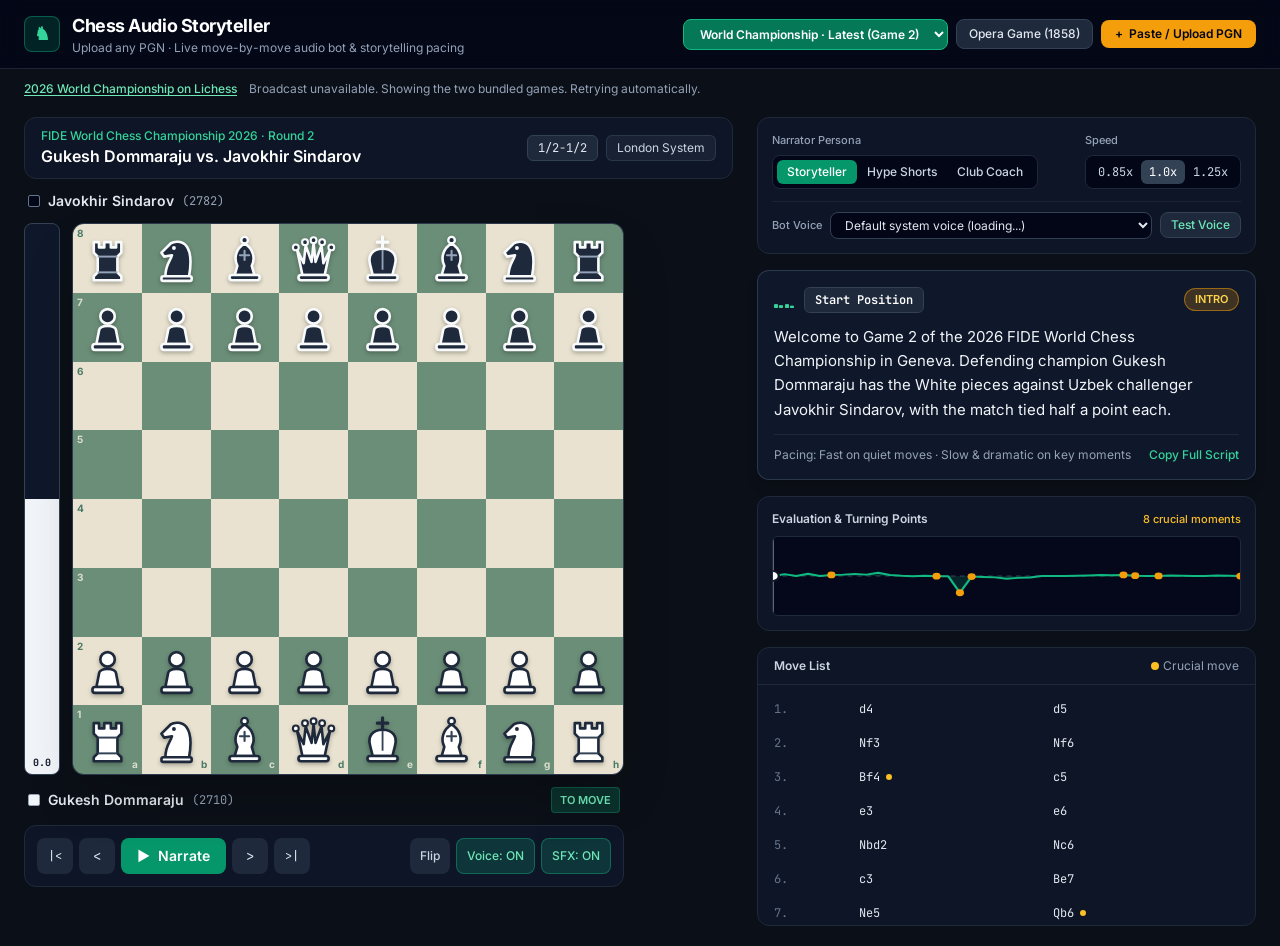
==== chess-audio-storyteller/index.html @ 6afc22b1 "Publish Chess Audio Storyteller with automatic World Championship updates" ====
<!DOCTYPE html>
<html lang="en">
<head>
<meta charset="utf-8">
<meta name="viewport" content="width=device-width, initial-scale=1">
<title>Chess Audio Storyteller — PGN to Narrated Match Studio</title>
<link rel="stylesheet" href="./studio.css">
<link rel="preconnect" href="https://fonts.googleapis.com">
<link rel="preconnect" href="https://fonts.gstatic.com" crossorigin>
<link href="https://fonts.googleapis.com/css2?family=Inter:wght@400;500;600;700&family=JetBrains+Mono:wght@400;500;600&display=swap" rel="stylesheet">
<style>
  body {
    font-family: 'Inter', -apple-system, BlinkMacSystemFont, sans-serif;
    background-color: #0B0F17;
    color: #F1F5F9;
  }
  .font-mono-num {
    font-family: 'JetBrains Mono', monospace;
  }
  /* Board squares */
  .sq-light { background-color: #E9E2D0; }
  .sq-dark  { background-color: #6B8E78; }
  .sq-hl-light { background-color: #F2DE7E !important; }
  .sq-hl-dark  { background-color: #C7B34B !important; }
  .sq-dramatic-light { background-color: #FDBA74 !important; }
  .sq-dramatic-dark  { background-color: #D97706 !important; }

  /* Piece styling */
  .chess-piece {
    width: 86%;
    height: 86%;
    user-select: none;
    pointer-events: none;
    filter: drop-shadow(0 2px 2px rgba(0,0,0,0.28));
    transition: transform 0.18s ease-out;
  }

  /* Equalizer pulse when bot is speaking */
  @keyframes eqBounce {
    0%, 100% { transform: scaleY(0.35); }
    50% { transform: scaleY(1); }
  }
  .eq-bar {
    transform-origin: bottom;
    animation: eqBounce 0.7s ease-in-out infinite;
  }
  .eq-bar:nth-child(2) { animation-delay: 0.15s; }
  .eq-bar:nth-child(3) { animation-delay: 0.3s; }
  .eq-bar:nth-child(4) { animation-delay: 0.45s; }
  .eq-paused .eq-bar {
    animation: none;
    transform: scaleY(0.25);
  }

  /* Custom subtle scrollbars */
  .thin-scroll::-webkit-scrollbar { width: 6px; }
  .thin-scroll::-webkit-scrollbar-track { background: #0F172A; }
  .thin-scroll::-webkit-scrollbar-thumb { background: #334155; border-radius: 3px; }
</style>
</head>
<body class="min-h-screen antialiased selection:bg-emerald-500/30 selection:text-emerald-200">

  <!-- Top Header -->
  <header class="border-b border-slate-800/90 bg-slate-950/80 backdrop-blur sticky top-0 z-30">
    <div class="max-w-7xl mx-auto px-4 sm:px-6 py-3 flex flex-wrap items-center justify-between gap-3">
      <div class="flex items-center gap-3">
        <div class="w-9 h-9 rounded-lg bg-emerald-600/20 border border-emerald-500/40 flex items-center justify-center text-emerald-400 font-bold text-lg">
          ♞
        </div>
        <div>
          <h1 class="text-base sm:text-lg font-bold tracking-tight text-white leading-tight">
            Chess Audio Storyteller
          </h1>
          <p class="text-xs text-slate-400">Upload any PGN &middot; Live move-by-move audio bot &amp; storytelling pacing</p>
        </div>
      </div>

      <div class="flex flex-wrap items-center gap-2">
        <label class="sr-only" for="championship-game">2026 World Chess Championship game</label>
        <select id="championship-game" class="max-w-full px-3 py-1.5 rounded-lg text-xs font-semibold bg-emerald-700 text-white border border-emerald-500">
          <option value="latest">World Championship · Latest game</option>
        </select>
        <button id="btn-preset-opera" type="button" class="px-3 py-1.5 rounded-lg text-xs font-medium bg-slate-800 text-slate-200 border border-slate-700 hover:bg-slate-700 transition">
          Opera Game (1858)
        </button>
        <button id="btn-open-pgn" type="button" class="px-3.5 py-1.5 rounded-lg text-xs font-semibold bg-amber-500 text-slate-950 hover:bg-amber-400 transition flex items-center gap-1.5">
          <span>+</span> Paste / Upload PGN
        </button>
      </div>
    </div>
  </header>

  <div class="max-w-7xl mx-auto px-4 sm:px-6 pt-3 flex flex-wrap items-center gap-x-3 gap-y-1 text-xs">
    <a href="https://lichess.org/broadcast/fide-world-chess-championship-2026/qfkdt8mn" target="_blank" rel="noopener" class="font-medium text-emerald-300 underline underline-offset-2">2026 World Championship on Lichess</a>
    <span id="championship-status" role="status" class="text-slate-400">Checking for games…</span>
  </div>

  <!-- Toast Banner -->
  <div id="toast" class="fixed bottom-5 right-5 z-50 hidden max-w-sm rounded-xl bg-slate-900 border border-emerald-500/50 text-slate-100 px-4 py-3 text-sm shadow-2xl"></div>

  <!-- Main Workspace -->
  <main class="max-w-7xl mx-auto px-4 sm:px-6 py-5 grid grid-cols-1 lg:grid-cols-12 gap-6 items-start">

    <!-- Left Column: Board + Eval Bar + Transport -->
    <section class="lg:col-span-7 flex flex-col gap-3">

      <!-- Match Header Strip -->
      <div class="flex flex-wrap items-center justify-between gap-2 bg-slate-900/90 border border-slate-800 rounded-xl px-4 py-2.5">
        <div>
          <div id="match-event" class="text-xs font-medium text-emerald-400">FIDE World Chess Championship 2026 &middot; Round 2</div>
          <div id="match-players" class="text-sm sm:text-base font-semibold text-white">Gukesh Dommaraju vs. Javokhir Sindarov</div>
        </div>
        <div class="flex items-center gap-2">
          <span id="match-result" class="font-mono-num text-xs px-2.5 py-1 rounded-md bg-slate-800 border border-slate-700 text-slate-200">1/2-1/2</span>
          <span id="match-opening" class="hidden sm:inline-block text-xs px-2.5 py-1 rounded-md bg-slate-800/70 text-slate-300 border border-slate-700/70">London System</span>
        </div>
      </div>

      <!-- Top Player Bar -->
      <div class="flex items-center justify-between px-1 text-xs sm:text-sm">
        <div class="flex items-center gap-2">
          <span id="top-color-dot" class="w-3 h-3 rounded-sm bg-slate-950 border border-slate-500 inline-block"></span>
          <span id="top-player-name" class="font-semibold text-slate-200">Javokhir Sindarov</span>
          <span id="top-player-elo" class="font-mono-num text-xs text-slate-400">(2782)</span>
        </div>
        <span id="top-turn-pill" class="hidden text-[11px] font-semibold px-2 py-0.5 rounded bg-emerald-500/20 text-emerald-300 border border-emerald-500/30">TO MOVE</span>
      </div>

      <!-- Eval Bar + Chessboard Container -->
      <div class="flex gap-3 items-stretch w-full max-w-[600px] mx-auto lg:mx-0">
        <!-- Vertical Eval Bar -->
        <div class="w-8 sm:w-9 rounded-lg overflow-hidden bg-slate-900 border border-slate-700 relative flex flex-col justify-end shrink-0 select-none" aria-label="Position evaluation bar">
          <div id="eval-white-fill" class="w-full bg-slate-100 transition-all duration-500 ease-out" style="height: 52%;"></div>
          <div id="eval-score-label" class="absolute inset-x-0 bottom-1.5 text-center font-mono-num text-[10px] font-bold text-slate-900 leading-none">
            +0.2
          </div>
        </div>

        <!-- 8x8 Chessboard + SVG Arrow Layer -->
        <div class="relative flex-1 aspect-square rounded-xl overflow-hidden shadow-2xl border border-slate-700/80 bg-slate-900">
          <div id="board-grid" class="grid grid-cols-8 grid-rows-8 w-full h-full"></div>
          <svg id="arrow-overlay" viewBox="0 0 800 800" class="absolute inset-0 w-full h-full pointer-events-none">
            <defs>
              <marker id="head-normal" markerWidth="4" markerHeight="4" refX="2.4" refY="2" orient="auto">
                <path d="M0,0.4 L3.2,2 L0,3.6 Z" fill="rgba(16, 185, 129, 0.85)" />
              </marker>
              <marker id="head-dramatic" markerWidth="4" markerHeight="4" refX="2.4" refY="2" orient="auto">
                <path d="M0,0.4 L3.2,2 L0,3.6 Z" fill="rgba(245, 158, 11, 0.95)" />
              </marker>
            </defs>
            <g id="arrow-group"></g>
          </svg>
        </div>
      </div>

      <!-- Bottom Player Bar -->
      <div class="flex items-center justify-between px-1 text-xs sm:text-sm max-w-[600px] mx-auto lg:mx-0 w-full">
        <div class="flex items-center gap-2">
          <span id="bottom-color-dot" class="w-3 h-3 rounded-sm bg-slate-100 border border-slate-400 inline-block"></span>
          <span id="bottom-player-name" class="font-semibold text-slate-200">Gukesh Dommaraju</span>
          <span id="bottom-player-elo" class="font-mono-num text-xs text-slate-400">(2710)</span>
        </div>
        <span id="bottom-turn-pill" class="text-[11px] font-semibold px-2 py-0.5 rounded bg-emerald-500/20 text-emerald-300 border border-emerald-500/30">TO MOVE</span>
      </div>

      <!-- Transport & Audio Control Bar -->
      <div class="bg-slate-900/90 border border-slate-800 rounded-xl p-3 flex flex-wrap items-center justify-between gap-3 max-w-[600px] mx-auto lg:mx-0 w-full">
        <div class="flex items-center gap-1.5">
          <button id="btn-first" type="button" title="First move" class="w-9 h-9 rounded-lg bg-slate-800 hover:bg-slate-700 text-slate-200 font-mono-num text-xs transition">|&lt;</button>
          <button id="btn-prev" type="button" title="Previous move (Left arrow)" class="w-9 h-9 rounded-lg bg-slate-800 hover:bg-slate-700 text-slate-200 font-mono-num text-sm transition">&lt;</button>
          <button id="btn-play" type="button" class="px-4 h-9 rounded-lg bg-emerald-600 hover:bg-emerald-500 text-white text-sm font-semibold transition flex items-center gap-2">
            <span id="play-icon">&#9654;</span>
            <span id="play-label">Narrate</span>
          </button>
          <button id="btn-next" type="button" title="Next move (Right arrow)" class="w-9 h-9 rounded-lg bg-slate-800 hover:bg-slate-700 text-slate-200 font-mono-num text-sm transition">&gt;</button>
          <button id="btn-last" type="button" title="Final position" class="w-9 h-9 rounded-lg bg-slate-800 hover:bg-slate-700 text-slate-200 font-mono-num text-xs transition">&gt;|</button>
        </div>

        <div class="flex items-center gap-1.5">
          <button id="btn-flip" type="button" title="Flip board" class="px-2.5 h-9 rounded-lg bg-slate-800 hover:bg-slate-700 text-slate-300 text-xs font-medium transition">
            Flip
          </button>
          <button id="btn-voice-toggle" type="button" title="Toggle voice narration" class="px-2.5 h-9 rounded-lg bg-emerald-500/20 border border-emerald-500/40 text-emerald-300 text-xs font-medium transition">
            Voice: ON
          </button>
          <button id="btn-sfx-toggle" type="button" title="Toggle chess piece sound effects" class="px-2.5 h-9 rounded-lg bg-emerald-500/20 border border-emerald-500/40 text-emerald-300 text-xs font-medium transition">
            SFX: ON
          </button>
        </div>
      </div>
    </section>

    <!-- Right Column: Audio Bot Teleprompter, Pacing, Sparkline & Move List -->
    <section class="lg:col-span-5 flex flex-col gap-4">

      <!-- Narrator Persona & Speed Bar -->
      <div class="bg-slate-900/90 border border-slate-800 rounded-xl p-3.5 flex flex-wrap items-center justify-between gap-3">
        <div>
          <div class="text-[11px] font-medium text-slate-400 mb-1.5">Narrator Persona</div>
          <div class="inline-flex rounded-lg bg-slate-950 p-1 border border-slate-800">
            <button data-style="storyteller" type="button" class="style-btn px-2.5 py-1 rounded-md text-xs font-medium bg-emerald-600 text-white transition">Storyteller</button>
            <button data-style="shorts" type="button" class="style-btn px-2.5 py-1 rounded-md text-xs font-medium text-slate-300 hover:text-white transition">Hype Shorts</button>
            <button data-style="coach" type="button" class="style-btn px-2.5 py-1 rounded-md text-xs font-medium text-slate-300 hover:text-white transition">Club Coach</button>
          </div>
        </div>
        <div>
          <div class="text-[11px] font-medium text-slate-400 mb-1.5">Speed</div>
          <div class="inline-flex rounded-lg bg-slate-950 p-1 border border-slate-800">
            <button data-speed="0.85" type="button" class="speed-btn px-2 py-1 rounded-md text-xs font-mono-num text-slate-300 hover:text-white transition">0.85x</button>
            <button data-speed="1" type="button" class="speed-btn px-2 py-1 rounded-md text-xs font-mono-num bg-slate-700 text-white transition">1.0x</button>
            <button data-speed="1.25" type="button" class="speed-btn px-2 py-1 rounded-md text-xs font-mono-num text-slate-300 hover:text-white transition">1.25x</button>
          </div>
        </div>
        <div class="w-full pt-2.5 border-t border-slate-800/80 flex flex-wrap items-center justify-between gap-2">
          <div class="flex items-center gap-2 flex-1 min-w-[180px]">
            <label for="voice-select" class="text-[11px] font-medium text-slate-400 shrink-0">Bot Voice</label>
            <select id="voice-select" class="flex-1 min-w-0 bg-slate-950 border border-slate-700 rounded-lg px-2.5 py-1 text-xs text-slate-200 focus:outline-none focus:border-emerald-500">
              <option value="">Loading browser voices...</option>
            </select>
          </div>
          <button id="btn-test-voice" type="button" class="px-2.5 py-1 rounded-lg bg-slate-800 hover:bg-slate-700 border border-slate-700 text-xs font-medium text-emerald-300 transition shrink-0">
            Test Voice
          </button>
        </div>
      </div>

      <!-- Live Audio Bot Teleprompter Card -->
      <div class="bg-slate-900 border border-slate-700/80 rounded-xl p-4 shadow-lg">
        <div class="flex items-center justify-between gap-2 mb-3">
          <div class="flex items-center gap-2.5">
            <!-- Animated equalizer bars -->
            <div id="eq-indicator" class="eq-paused flex items-end gap-0.5 h-4 w-5">
              <span class="eq-bar w-1 h-4 bg-emerald-400 rounded-full"></span>
              <span class="eq-bar w-1 h-3 bg-emerald-400 rounded-full"></span>
              <span class="eq-bar w-1 h-4 bg-emerald-400 rounded-full"></span>
              <span class="eq-bar w-1 h-2.5 bg-emerald-400 rounded-full"></span>
            </div>
            <span id="move-title-badge" class="font-mono-num text-xs font-semibold text-white bg-slate-800 px-2.5 py-1 rounded-md border border-slate-700">
              Start Position
            </span>
          </div>
          <span id="pacing-badge" class="text-[11px] font-semibold px-2.5 py-0.5 rounded-full bg-slate-800 text-slate-300 border border-slate-700">
            INTRO
          </span>
        </div>

        <p id="narration-text" class="text-sm sm:text-[15px] leading-relaxed text-slate-100 min-h-[76px]">
          Press Narrate to start the live audio review, or click any move below to jump straight to a turning point.
        </p>

        <div class="mt-3 pt-3 border-t border-slate-800 flex items-center justify-between text-xs text-slate-400">
          <span id="pacing-hint">Pacing: Fast on quiet moves &middot; Slow &amp; dramatic on key moments</span>
          <button id="btn-copy-script" type="button" class="text-emerald-400 hover:text-emerald-300 font-medium shrink-0 ml-2">
            Copy Full Script
          </button>
        </div>
      </div>

      <!-- Evaluation Sparkline Timeline -->
      <div class="bg-slate-900/90 border border-slate-800 rounded-xl p-3.5">
        <div class="flex items-center justify-between mb-2">
          <span class="text-xs font-semibold text-slate-300">Evaluation &amp; Turning Points</span>
          <span id="turning-point-count" class="text-[11px] text-amber-400 font-medium">0 crucial moments</span>
        </div>
        <div class="relative h-20 w-full">
          <svg id="sparkline-svg" viewBox="0 0 400 80" preserveAspectRatio="none" class="w-full h-full cursor-pointer rounded-md bg-slate-950/80 border border-slate-800"></svg>
        </div>
      </div>

      <!-- Clickable Move List -->
      <div class="bg-slate-900/90 border border-slate-800 rounded-xl overflow-hidden flex flex-col">
        <div class="px-4 py-2.5 border-b border-slate-800 flex items-center justify-between text-xs">
          <span class="font-semibold text-slate-300">Move List</span>
          <span class="text-slate-400"><span class="inline-block w-2 h-2 rounded-full bg-amber-400 mr-1"></span>Crucial move</span>
        </div>
        <div id="move-list" class="thin-scroll max-h-60 overflow-y-auto p-2 grid grid-cols-1 gap-0.5 text-sm"></div>
      </div>
    </section>
  </main>

  <!-- Paste / Upload PGN Modal -->
  <div id="pgn-modal" class="fixed inset-0 z-50 hidden bg-slate-950/80 backdrop-blur-sm flex items-center justify-center p-4">
    <div class="bg-slate-900 border border-slate-700 rounded-2xl max-w-xl w-full p-5 shadow-2xl">
      <div class="flex items-center justify-between mb-3">
        <h2 class="text-base font-bold text-white">Paste or Upload Any Chess PGN</h2>
        <button id="btn-close-modal" type="button" class="text-slate-400 hover:text-white text-lg px-2">&times;</button>
      </div>
      <p class="text-xs text-slate-400 mb-3">
        Copy a PGN from Chess.com, Lichess, or a World Championship broadcast—or upload a <code>.pgn</code> file. The bot will parse every move, evaluate turning points, and generate a custom narrated story.
      </p>
      <div class="mb-3 flex items-center gap-3">
        <label class="px-3 py-1.5 rounded-lg bg-slate-800 hover:bg-slate-700 border border-slate-700 text-xs font-medium text-slate-200 cursor-pointer transition">
          Choose .pgn file
          <input id="pgn-file-input" type="file" accept=".pgn,.txt" class="hidden">
        </label>
        <span id="file-name-label" class="text-xs text-slate-400 truncate">No file selected</span>
      </div>
      <textarea id="pgn-textarea" rows="7" placeholder="[White &quot;Player 1&quot;]&#10;[Black &quot;Player 2&quot;]&#10;&#10;1. e4 e5 2. Nf3 Nc6 3. Bb5 a6 ..." class="w-full rounded-xl bg-slate-950 border border-slate-700 p-3 font-mono-num text-xs text-slate-100 focus:outline-none focus:border-emerald-500"></textarea>
      <div id="pgn-error" class="hidden mt-2 text-xs text-rose-400"></div>
      <div class="mt-4 flex items-center justify-end gap-2">
        <button id="btn-cancel-modal" type="button" class="px-3.5 py-2 rounded-lg text-xs font-medium bg-slate-800 text-slate-300 hover:bg-slate-700 transition">Cancel</button>
        <button id="btn-load-pgn" type="button" class="px-4 py-2 rounded-lg text-xs font-semibold bg-emerald-600 text-white hover:bg-emerald-500 transition">Analyze &amp; Build Story</button>
      </div>
    </div>
  </div>

<script>
(function () {
  'use strict';

  // =========================================================================
  // 1. VERIFIED PRESET GAMES & CURATED WORLD CHAMPIONSHIP STORY BEATS
  // =========================================================================
  const PRESETS = {
    wcc2026_g1: {
      pgn: `[Event "FIDE World Chess Championship 2026"]
[Round "1"]
[White "Javokhir Sindarov"]
[Black "Gukesh Dommaraju"]
[WhiteElo "2782"]
[BlackElo "2710"]
[Result "1/2-1/2"]
[Opening "Ruy Lopez: Berlin Defense, l'Hermet Variation, Berlin Wall Defense"]
[GameURL "https://lichess.org/broadcast/fide-world-chess-championship-2026/game-1/xLgOJ6cb/j7pdr7s2"]

1. e4 e5 2. Nf3 Nc6 3. Bb5 Nf6 4. O-O Nxe4 5. d4 Nd6 6. Bxc6 dxc6 7. dxe5 Nf5 8. Qxd8+ Kxd8 9. Rd1+ Ke8 10. Nc3 Ne7 11. h3 Ng6 12. Be3 Be7 13. Ne4 Bd7 14. c4 a5 15. Rd2 a4 16. Rad1 Be6 17. b3 Bb4 18. Re2 h6 19. Ng3 c5 20. Nh5 Rg8 21. g4 Ke7 22. Ne1 axb3 23. axb3 Nxe5 24. f4 g6 25. Ng3 Nc6 26. f5 gxf5 27. Nxf5+ Kf6 28. Rf2 Rgd8 29. Nd3 Bxf5 30. Rxf5+ Kg7 31. Rh5 Bc3 32. Bxh6+ Kg8 33. Rg5+ Kh7 34. Rh5 Kg8 35. Rg5+ Kh7 36. Rh5 Kg8 37. Rg5+ Kh7 38. Rh5 Kg8 1/2-1/2`
    },
    wcc2026_g2: {
      pgn: `[Event "FIDE World Chess Championship 2026"]
[Site "Fondation Martin Bodmer, Cologny, Geneva"]
[Date "2026.11.25"]
[Round "2"]
[White "Gukesh Dommaraju"]
[Black "Javokhir Sindarov"]
[WhiteElo "2710"]
[BlackElo "2782"]
[Opening "London System"]
[GameURL "https://lichess.org/broadcast/fide-world-chess-championship-2026/game-2/L3j03TZq/p6HX9bPF"]
[Result "1/2-1/2"]

1. d4 d5 2. Nf3 Nf6 3. Bf4 c5 4. e3 e6 5. Nbd2 Nc6 6. c3 Be7 7. Ne5 Qb6 8. Rb1 Nxe5 9. Bxe5 Bd7 10. a4 O-O 11. Bd3 Qd8 12. O-O Rc8 13. Ra1 Be8 14. Qe2 Nd7 15. Bg3 f5 16. f3 Nf6 17. Be5 Nd7 18. Bg3 Nf6 19. Be5 Nd7 20. Bg3 Nf6 1/2-1/2`,
      curatedBeats: {
        0: {
          pacing: 'dramatic',
          storyteller: "Welcome to Game 2 of the 2026 FIDE World Chess Championship in Geneva. Defending champion Gukesh Dommaraju has the White pieces against Uzbek challenger Javokhir Sindarov, with the match tied half a point each.",
          shorts: "World Championship Game 2 in Geneva! Gukesh has White against Sindarov—and watch how fast this London System turns into a psychological clock battle.",
          coach: "In Game 2 of the 2026 World Championship, White aims to press for the first advantage while Black looks to equalize smoothly."
        },
        5: {
          pacing: 'dramatic',
          storyteller: "3. Bf4! Gukesh surprises the chess world with the London System—calling it a nostalgic opening he used to play as a teenager during the pandemic.",
          shorts: "Wait—3. Bf4?! World Champion Gukesh plays the London System in a World Championship game!",
          coach: "3. Bf4 establishes the London System, placing the dark-squared bishop outside the pawn chain before playing e3 and c3."
        },
        14: {
          pacing: 'dramatic',
          storyteller: "Here comes the first real test: 7...Qb6! Sindarov immediately eyes the undefended b2 pawn. Gukesh later admitted he knew this move existed, but couldn't fully recall his prep notes at the board.",
          shorts: "7...Qb6! Sindarov hits b2 right away—and Gukesh actually forgot part of his prep right here!",
          coach: "7...Qb6 is the classic counter against the London, targeting the b2 pawn that White's dark-squared bishop left behind."
        },
        15: {
          pacing: 'normal',
          storyteller: "8. Rb1. Gukesh calmly sidesteps the threat and defends b2 with the rook, keeping his queen flexible.",
          shorts: "8. Rb1—calm defense, protecting b2 without trading queens.",
          coach: "8. Rb1 protects the b2 pawn cleanly while avoiding weaknesses on the queenside."
        },
        22: {
          pacing: 'normal',
          storyteller: "11...Qd8. Mission accomplished—having nudged White's rook to b1, Sindarov tucks his queen back home to prepare a rock-solid defensive shell.",
          shorts: "11...Qd8—Sindarov's queen heads home after disrupting White's rook.",
          coach: "11...Qd8 reroutes the queen safely while preparing a flexible central setup."
        },
        30: {
          pacing: 'dramatic',
          storyteller: "15...f5! Sindarov clamps down on the e4 square and shuts down White's kingside ambitions. Meanwhile, the real drama is on the clock—Gukesh is trailing by nearly 40 minutes.",
          shorts: "15...f5! Sindarov locks the center down—and Gukesh is now down almost 40 minutes on the clock!",
          coach: "15...f5 prevents White from ever breaking with e4 and solidifies Black's kingside structure."
        },
        31: {
          pacing: 'dramatic',
          storyteller: "16. f3. After a long think that drains more of his clock, Gukesh prepares e4—but Sindarov's knight is ready to hop straight back to f6.",
          shorts: "16. f3—Gukesh burns huge time trying to break through, but Black's fortress holds.",
          coach: "16. f3 tries to support an eventual e4 pawn break, though White's clock deficit makes pushing risky."
        },
        33: {
          pacing: 'dramatic',
          storyteller: "17. Be5. Facing a fortress and a 40-minute clock deficit, Gukesh tests whether Sindarov wants to repeat moves—and the challenger happily obliges.",
          shorts: "17. Be5! Gukesh offers the dance—and Sindarov gladly repeats.",
          coach: "17. Be5 begins the repetition sequence; trailing badly on time, White decides not to overpress."
        },
        40: {
          pacing: 'dramatic',
          storyteller: "20...Nf6! Threefold repetition. Unlike Game 1, Sindarov claims the draw properly this time. A quick 20-move peace treaty in Geneva keeps the World Championship tied 1 to 1.",
          shorts: "20...Nf6—threefold repetition! A 20-move draw in Geneva leaves Gukesh and Sindarov locked at 1–1!",
          coach: "After 20...Nf6, the position repeats three times, ending Game 2 in a draw at 1–1."
        }
      }
    },
    opera_1858: {
      pgn: `[Event "Paris Opera"]
[Site "Paris, France"]
[Date "1858.11.02"]
[Round "1"]
[White "Paul Morphy"]
[Black "Duke Karl & Count Isouard"]
[Opening "Philidor Defense"]
[Result "1-0"]

1. e4 e5 2. Nf3 d6 3. d4 Bg4 4. dxe5 Bxf3 5. Qxf3 dxe5 6. Bc4 Nf6 7. Qb3 Qe7 8. Nc3 c6 9. Bg5 b5 10. Nxb5 cxb5 11. Bxb5+ Nbd7 12. O-O-O Rd8 13. Rxd7 Rxd7 14. Rd1 Qe6 15. Bxd7+ Nxd7 16. Qb8+ Nxb8 17. Rd8# 1-0`,
      curatedBeats: {
        0: {
          pacing: 'dramatic',
          storyteller: "Paris, 1858. Inside a private opera box, American prodigy Paul Morphy faces two consulting noblemen in the most famous attacking game in chess history.",
          shorts: "The greatest 17-move attack in chess history! Watch Paul Morphy sacrifice everything inside a Paris opera box.",
          coach: "Morphy's Opera Game is the ultimate masterclass in rapid piece development, open files, and attacking an uncastled king."
        },
        19: {
          pacing: 'dramatic',
          storyteller: "10. Nxb5! Boom! Morphy sacrifices a full knight just to rip open the highway straight toward Black's stranded king.",
          shorts: "10. Nxb5!! Morphy sacks a whole knight on move 10—and Black's king is about to regret never castling!",
          coach: "10. Nxb5 is a brilliant positional sacrifice: White gives up a knight for two pawns, open lines, and a crushing lead in development."
        },
        25: {
          pacing: 'dramatic',
          storyteller: "13. Rxd7! Morphy throws an exchange into the fire, eliminating the knight defending the d-file and dragging Black's rook into a deadly pin.",
          shorts: "13. Rxd7!! Another sacrifice! Morphy rips away the defender and locks Black in a fatal pin.",
          coach: "13. Rxd7 removes a key defender so White's second rook can swing to d1 with tempo."
        },
        31: {
          pacing: 'dramatic',
          storyteller: "16. Qb8+!! The immortal queen sacrifice! Black's knight is forced to capture, clearing the d8 square for one final blow.",
          shorts: "16. Qb8+!! THE QUEEN SACRIFICE! Black has only one legal move—and it's curtains!",
          coach: "16. Qb8+ deflects the d7 knight away from defending the d8 square, forcing checkmate on the next move."
        },
        33: {
          pacing: 'dramatic',
          storyteller: "17. Rd8 checkmate! Just a rook and a bishop left on the board, and every single piece Morphy developed delivered the knockout.",
          shorts: "17. Rd8 CHECKMATE! Rook and bishop finish the job in 17 moves—pure chess art!",
          coach: "17. Rd8# is the classic Opera Mate: the bishop on g5 protects the rook while cutting off the king's escape."
        }
      }
    }
  };

  // =========================================================================
  // 2. COMPLETE IN-BROWSER CHESS ENGINE, SAN PARSER & HEURISTIC EVALUATOR
  // =========================================================================
  const FILES = ['a','b','c','d','e','f','g','h'];
  const PIECE_VAL = { p: 100, n: 320, b: 330, r: 500, q: 900, k: 0 };

  // Piece-square bonus tables (from White's perspective, index 0 = a8 .. 63 = h1)
  const PST = {
    p: [
       0,  0,  0,  0,  0,  0,  0,  0,
      40, 40, 40, 45, 45, 40, 40, 40,
      12, 12, 18, 28, 28, 18, 12, 12,
       5,  5, 10, 24, 24, 10,  5,  5,
       0,  0,  4, 22, 22,  4,  0,  0,
       5, -4, -6,  0,  0, -6, -4,  5,
       5, 10, 10,-18,-18, 10, 10,  5,
       0,  0,  0,  0,  0,  0,  0,  0
    ],
    n: [
     -45,-35,-25,-25,-25,-25,-35,-45,
     -35,-15,  0,  4,  4,  0,-15,-35,
     -25,  4, 14, 18, 18, 14,  4,-25,
     -25,  6, 18, 22, 22, 18,  6,-25,
     -25,  4, 16, 20, 20, 16,  4,-25,
     -25,  6, 12, 14, 14, 12,  6,-25,
     -35,-15,  0,  4,  4,  0,-15,-35,
     -45,-35,-25,-25,-25,-25,-35,-45
    ],
    b: [
     -20,-10,-10,-10,-10,-10,-10,-20,
     -10,  0,  0,  0,  0,  0,  0,-10,
     -10,  4,  8, 12, 12,  8,  4,-10,
     -10,  6, 10, 14, 14, 10,  6,-10,
     -10,  4, 12, 12, 12, 12,  4,-10,
     -10, 10, 10, 10, 10, 10, 10,-10,
     -10,  8,  0,  0,  0,  0,  8,-10,
     -20,-10,-10,-10,-10,-10,-10,-20
    ],
    r: [
       0,  0,  2,  6,  6,  2,  0,  0,
       6, 12, 12, 12, 12, 12, 12,  6,
      -4,  0,  0,  0,  0,  0,  0, -4,
      -4,  0,  0,  0,  0,  0,  0, -4,
      -4,  0,  0,  0,  0,  0,  0, -4,
      -4,  0,  0,  0,  0,  0,  0, -4,
      -4,  0,  0,  0,  0,  0,  0, -4,
       0,  0,  4, 10, 10,  4,  0,  0
    ],
    q: [
     -20,-10,-10, -5, -5,-10,-10,-20,
     -10,  0,  0,  0,  0,  0,  0,-10,
     -10,  0,  5,  5,  5,  5,  0,-10,
      -5,  0,  5,  6,  6,  5,  0, -5,
       0,  0,  5,  6,  6,  5,  0, -5,
     -10,  4,  5,  5,  5,  5,  0,-10,
     -10,  0,  4,  0,  0,  0,  0,-10,
     -20,-10,-10, -5, -5,-10,-10,-20
    ],
    k: [
     -30,-40,-40,-50,-50,-40,-40,-30,
     -30,-40,-40,-50,-50,-40,-40,-30,
     -30,-40,-40,-50,-50,-40,-40,-30,
     -30,-40,-40,-50,-50,-40,-40,-30,
     -20,-30,-30,-40,-40,-30,-30,-20,
     -10,-20,-20,-20,-20,-20,-20,-10,
      14, 18,  0,  0,  0,  0, 18, 14,
      18, 28, 10,  0,  0, 10, 28, 18
    ]
  };

  function createInitialState() {
    const startRows = [
      ['br','bn','bb','bq','bk','bb','bn','br'],
      ['bp','bp','bp','bp','bp','bp','bp','bp'],
      [null,null,null,null,null,null,null,null],
      [null,null,null,null,null,null,null,null],
      [null,null,null,null,null,null,null,null],
      [null,null,null,null,null,null,null,null],
      ['wp','wp','wp','wp','wp','wp','wp','wp'],
      ['wr','wn','wb','wq','wk','wb','wn','wr']
    ];
    return {
      board: startRows.flat(),
      turn: 'w',
      castling: { K: true, Q: true, k: true, q: true },
      ep: -1
    };
  }

  function cloneState(s) {
    return {
      board: s.board.slice(),
      turn: s.turn,
      castling: { ...s.castling },
      ep: s.ep
    };
  }

  function sqToIndex(sq) {
    const f = FILES.indexOf(sq[0]);
    const r = 8 - parseInt(sq[1], 10);
    return r * 8 + f;
  }

  function indexToSq(idx) {
    return FILES[idx % 8] + (8 - Math.floor(idx / 8));
  }

  function isAttacked(board, sqIdx, byColor) {
    const r = Math.floor(sqIdx / 8);
    const c = sqIdx % 8;
    // Pawn attacks
    const pDir = byColor === 'w' ? 1 : -1;
    const pr = r + pDir;
    if (pr >= 0 && pr < 8) {
      if (c > 0 && board[pr * 8 + c - 1] === byColor + 'p') return true;
      if (c < 7 && board[pr * 8 + c + 1] === byColor + 'p') return true;
    }
    // Knight attacks
    const kOffsets = [[-2,-1],[-2,1],[-1,-2],[-1,2],[1,-2],[1,2],[2,-1],[2,1]];
    for (const [dr, dc] of kOffsets) {
      const nr = r + dr, nc = c + dc;
      if (nr >= 0 && nr < 8 && nc >= 0 && nc < 8 && board[nr * 8 + nc] === byColor + 'n') return true;
    }
    // King attacks
    for (let dr = -1; dr <= 1; dr++) {
      for (let dc = -1; dc <= 1; dc++) {
        if (!dr && !dc) continue;
        const nr = r + dr, nc = c + dc;
        if (nr >= 0 && nr < 8 && nc >= 0 && nc < 8 && board[nr * 8 + nc] === byColor + 'k') return true;
      }
    }
    // Diagonal sliders (B, Q)
    const diag = [[-1,-1],[-1,1],[1,-1],[1,1]];
    for (const [dr, dc] of diag) {
      let nr = r + dr, nc = c + dc;
      while (nr >= 0 && nr < 8 && nc >= 0 && nc < 8) {
        const p = board[nr * 8 + nc];
        if (p) {
          if (p === byColor + 'b' || p === byColor + 'q') return true;
          break;
        }
        nr += dr; nc += dc;
      }
    }
    // Orthogonal sliders (R, Q)
    const ortho = [[-1,0],[1,0],[0,-1],[0,1]];
    for (const [dr, dc] of ortho) {
      let nr = r + dr, nc = c + dc;
      while (nr >= 0 && nr < 8 && nc >= 0 && nc < 8) {
        const p = board[nr * 8 + nc];
        if (p) {
          if (p === byColor + 'r' || p === byColor + 'q') return true;
          break;
        }
        nr += dr; nc += dc;
      }
    }
    return false;
  }

  function applyMoveRaw(state, move) {
    const next = cloneState(state);
    const b = next.board;
    const piece = b[move.from];
    const color = piece[0];
    const type = piece[1];

    b[move.from] = null;
    if (move.epCapture) {
      const capSq = move.to + (color === 'w' ? 8 : -8);
      b[capSq] = null;
    }
    b[move.to] = move.promo ? (color + move.promo) : piece;

    // Castling rook move
    if (move.castle === 'K') { b[63] = null; b[61] = 'wr'; }
    if (move.castle === 'Q') { b[56] = null; b[59] = 'wr'; }
    if (move.castle === 'k') { b[7] = null; b[5] = 'br'; }
    if (move.castle === 'q') { b[0] = null; b[3] = 'br'; }

    // Update castling rights
    if (piece === 'wk') { next.castling.K = false; next.castling.Q = false; }
    if (piece === 'bk') { next.castling.k = false; next.castling.q = false; }
    if (move.from === 63 || move.to === 63) next.castling.K = false;
    if (move.from === 56 || move.to === 56) next.castling.Q = false;
    if (move.from === 7 || move.to === 7) next.castling.k = false;
    if (move.from === 0 || move.to === 0) next.castling.q = false;

    // En passant square
    if (type === 'p' && Math.abs(move.to - move.from) === 16) {
      next.ep = (move.from + move.to) / 2;
    } else {
      next.ep = -1;
    }

    next.turn = color === 'w' ? 'b' : 'w';
    return next;
  }

  function isKingInCheck(board, color) {
    const kSq = board.indexOf(color + 'k');
    if (kSq === -1) return false;
    return isAttacked(board, kSq, color === 'w' ? 'b' : 'w');
  }

  function generateLegalMoves(state) {
    const b = state.board;
    const color = state.turn;
    const opp = color === 'w' ? 'b' : 'w';
    const pseudo = [];

    for (let i = 0; i < 64; i++) {
      const p = b[i];
      if (!p || p[0] !== color) continue;
      const type = p[1];
      const r = Math.floor(i / 8);
      const c = i % 8;

      if (type === 'p') {
        const dir = color === 'w' ? -1 : 1;
        const startRow = color === 'w' ? 6 : 1;
        const promoRow = color === 'w' ? 0 : 7;
        const one = (r + dir) * 8 + c;
        if (r + dir >= 0 && r + dir < 8 && !b[one]) {
          if (r + dir === promoRow) {
            for (const pr of ['q','r','b','n']) pseudo.push({ from: i, to: one, piece: 'p', promo: pr });
          } else {
            pseudo.push({ from: i, to: one, piece: 'p' });
            const two = (r + 2 * dir) * 8 + c;
            if (r === startRow && !b[two]) pseudo.push({ from: i, to: two, piece: 'p' });
          }
        }
        for (const dc of [-1, 1]) {
          const nc = c + dc;
          if (nc < 0 || nc > 7 || r + dir < 0 || r + dir > 7) continue;
          const cap = (r + dir) * 8 + nc;
          if (b[cap] && b[cap][0] === opp) {
            if (r + dir === promoRow) {
              for (const pr of ['q','r','b','n']) pseudo.push({ from: i, to: cap, piece: 'p', capture: true, promo: pr });
            } else {
              pseudo.push({ from: i, to: cap, piece: 'p', capture: true });
            }
          } else if (cap === state.ep) {
            pseudo.push({ from: i, to: cap, piece: 'p', capture: true, epCapture: true });
          }
        }
      } else if (type === 'n') {
        for (const [dr, dc] of [[-2,-1],[-2,1],[-1,-2],[-1,2],[1,-2],[1,2],[2,-1],[2,1]]) {
          const nr = r + dr, nc = c + dc;
          if (nr < 0 || nr > 7 || nc < 0 || nc > 7) continue;
          const t = nr * 8 + nc;
          if (!b[t] || b[t][0] === opp) pseudo.push({ from: i, to: t, piece: 'n', capture: !!b[t] });
        }
      } else if (type === 'k') {
        for (let dr = -1; dr <= 1; dr++) {
          for (let dc = -1; dc <= 1; dc++) {
            if (!dr && !dc) continue;
            const nr = r + dr, nc = c + dc;
            if (nr < 0 || nr > 7 || nc < 0 || nc > 7) continue;
            const t = nr * 8 + nc;
            if (!b[t] || b[t][0] === opp) pseudo.push({ from: i, to: t, piece: 'k', capture: !!b[t] });
          }
        }
        if (color === 'w' && i === 60 && !isAttacked(b, 60, 'b')) {
          if (state.castling.K && !b[61] && !b[62] && !isAttacked(b, 61, 'b') && !isAttacked(b, 62, 'b')) {
            pseudo.push({ from: 60, to: 62, piece: 'k', castle: 'K' });
          }
          if (state.castling.Q && !b[59] && !b[58] && !b[57] && !isAttacked(b, 59, 'b') && !isAttacked(b, 58, 'b')) {
            pseudo.push({ from: 60, to: 58, piece: 'k', castle: 'Q' });
          }
        }
        if (color === 'b' && i === 4 && !isAttacked(b, 4, 'w')) {
          if (state.castling.k && !b[5] && !b[6] && !isAttacked(b, 5, 'w') && !isAttacked(b, 6, 'w')) {
            pseudo.push({ from: 4, to: 6, piece: 'k', castle: 'k' });
          }
          if (state.castling.q && !b[3] && !b[2] && !b[1] && !isAttacked(b, 3, 'w') && !isAttacked(b, 2, 'w')) {
            pseudo.push({ from: 4, to: 2, piece: 'k', castle: 'q' });
          }
        }
      } else {
        const dirs = type === 'b'
          ? [[-1,-1],[-1,1],[1,-1],[1,1]]
          : type === 'r'
            ? [[-1,0],[1,0],[0,-1],[0,1]]
            : [[-1,-1],[-1,1],[1,-1],[1,1],[-1,0],[1,0],[0,-1],[0,1]];
        for (const [dr, dc] of dirs) {
          let nr = r + dr, nc = c + dc;
          while (nr >= 0 && nr < 8 && nc >= 0 && nc < 8) {
            const t = nr * 8 + nc;
            if (!b[t]) {
              pseudo.push({ from: i, to: t, piece: type });
            } else {
              if (b[t][0] === opp) pseudo.push({ from: i, to: t, piece: type, capture: true });
              break;
            }
            nr += dr; nc += dc;
          }
        }
      }
    }

    return pseudo.filter(m => {
      const next = applyMoveRaw(state, m);
      return !isKingInCheck(next.board, color);
    });
  }

  function matchSanMove(state, sanRaw) {
    const legal = generateLegalMoves(state);
    const san = sanRaw.replace(/[+#!?]+$/g, '').trim();

    if (san === 'O-O' || san === '0-0') {
      return legal.find(m => m.castle === (state.turn === 'w' ? 'K' : 'k'));
    }
    if (san === 'O-O-O' || san === '0-0-0') {
      return legal.find(m => m.castle === (state.turn === 'w' ? 'Q' : 'q'));
    }

    const match = san.match(/^([KQRBN])?([a-h])?([1-8])?(x)?([a-h][1-8])(?:=([QRBN]))?$/);
    if (!match) return null;

    const pieceType = (match[1] || 'P').toLowerCase();
    const fromFile = match[2] || null;
    const fromRank = match[3] || null;
    const targetIdx = sqToIndex(match[5]);
    const promo = match[6] ? match[6].toLowerCase() : null;

    return legal.find(m => {
      if (m.piece !== pieceType || m.to !== targetIdx) return false;
      if ((m.promo || null) !== promo) return false;
      const fromSq = indexToSq(m.from);
      if (fromFile && fromSq[0] !== fromFile) return false;
      if (fromRank && fromSq[1] !== fromRank) return false;
      return true;
    }) || null;
  }

  function evaluatePosition(state, isMate, isCheck) {
    if (isMate) {
      return state.turn === 'w' ? -9999 : 9999;
    }
    let score = 0;
    const b = state.board;
    for (let i = 0; i < 64; i++) {
      const p = b[i];
      if (!p) continue;
      const color = p[0];
      const type = p[1];
      const val = PIECE_VAL[type];
      const pstIdx = color === 'w' ? i : ((7 - Math.floor(i / 8)) * 8 + (i % 8));
      const posBonus = PST[type][pstIdx];
      score += color === 'w' ? (val + posBonus) : -(val + posBonus);
    }
    if (isCheck) score += state.turn === 'w' ? -35 : 35;
    return Math.round(score);
  }

  function readNotation(pgnText) {
    const headers = Object.create(null);
    let body = pgnText.replace(/\[(\w+)\s+"((?:\\.|[^"\\])*)"\s*\]/g, (_, key, value) => {
      headers[key] = value.replace(/\\(["\\])/g, '$1');
      return ' ';
    });
    body = body.replace(/\{[^}]*\}|;[^\r\n]*/g, ' ');
    // Strip nested parentheses cleanly
    let prev;
    do {
      prev = body;
      body = body.replace(/\([^()]*\)/g, ' ');
    } while (body !== prev);
    body = body.replace(/\$\d+/g, ' ');
    body = body.replace(/\d+\.(\.\.)?/g, ' ');
    const tokens = body.trim().split(/\s+/).filter(Boolean);
    const isResult = /^(1-0|0-1|1\/2-1\/2|\*)$/;
    if (!headers.Result && tokens.length && isResult.test(tokens[tokens.length - 1])) {
      headers.Result = tokens[tokens.length - 1];
    }
    return { headers, moves: tokens.filter(token => !isResult.test(token)) };
  }

  function buildGame({ headers, moves: tokens }, curatedBeats) {
    if (!tokens.length) {
      throw new Error('No chess moves found in PGN text.');
    }

    let state = createInitialState();
    const initialEval = evaluatePosition(state, false, false);
    const frames = [{
      ply: 0,
      moveNumber: 0,
      side: null,
      san: 'Start',
      from: -1,
      to: -1,
      board: state.board.slice(),
      turn: state.turn,
      evalCp: initialEval,
      evalSwing: 0,
      isCapture: false,
      isCheck: false,
      isMate: false,
      isCastle: false,
      pacing: (curatedBeats && curatedBeats[0] && curatedBeats[0].pacing) || 'normal',
      curated: (curatedBeats && curatedBeats[0]) || null
    }];

    for (let idx = 0; idx < tokens.length; idx++) {
      const san = tokens[idx];
      const move = matchSanMove(state, san);
      if (!move) {
        throw new Error(`Could not parse move "${san}" at ply ${idx + 1}. Check PGN formatting.`);
      }
      const moveNum = Math.floor(idx / 2) + 1;
      const side = state.turn === 'w' ? 'White' : 'Black';
      const nextState = applyMoveRaw(state, move);
      const oppLegal = generateLegalMoves(nextState);
      const inCheck = isKingInCheck(nextState.board, nextState.turn);
      const isMate = inCheck && oppLegal.length === 0;
      const evalCp = evaluatePosition(nextState, isMate, inCheck);
      const prevEval = frames[frames.length - 1].evalCp;
      const evalSwing = evalCp - prevEval;
      const ply = idx + 1;

      const curated = (curatedBeats && curatedBeats[ply]) || null;
      let pacing = 'fast';
      if (curated && curated.pacing) {
        pacing = curated.pacing;
      } else if (isMate || inCheck || Math.abs(evalSwing) >= 120) {
        pacing = 'dramatic';
      } else if (move.capture || move.castle || ply <= 4 || ply === tokens.length) {
        pacing = 'normal';
      }

      frames.push({
        ply,
        moveNumber: moveNum,
        side,
        san,
        from: move.from,
        to: move.to,
        piece: move.piece,
        board: nextState.board.slice(),
        turn: nextState.turn,
        evalCp,
        evalSwing,
        isCapture: !!move.capture,
        isCheck: inCheck,
        isMate,
        isCastle: !!move.castle,
        pacing,
        curated
      });
      state = nextState;
    }

    return { headers, frames };
  }

  // =========================================================================
  // 3. DYNAMIC STORYTELLING SCRIPT GENERATOR (3 PERSONAS)
  // =========================================================================
  const PIECE_NAMES = { p: 'pawn', n: 'knight', b: 'bishop', r: 'rook', q: 'queen', k: 'king' };

  function generateNarration(frame, headers, style) {
    if (frame.curated && frame.curated[style]) {
      return frame.curated[style];
    }

    const white = headers.White || 'White';
    const black = headers.Black || 'Black';
    const actor = frame.side === 'White' ? white : black;
    const opp = frame.side === 'White' ? black : white;
    const targetSq = frame.to >= 0 ? indexToSq(frame.to) : '';
    const pieceName = PIECE_NAMES[frame.piece] || 'piece';

    if (frame.ply === 0) {
      if (style === 'shorts') return `${white} versus ${black}—let's break down every crucial moment!`;
      if (style === 'coach') return `Starting position for ${white} against ${black}. Watch how both sides fight for the center and king safety.`;
      return `The pieces are set for ${white} versus ${black}. Let's follow the story of this game move by move.`;
    }

    if (frame.isMate) {
      if (style === 'shorts') return `${frame.san}! CHECKMATE! ${actor} closes the show with an unstoppable knockout!`;
      if (style === 'coach') return `${frame.san} delivers checkmate. ${opp}'s king has no escape squares left.`;
      return `${frame.san}—and that is checkmate! ${actor} finishes the battle in decisive fashion.`;
    }

    if (frame.isCheck) {
      if (style === 'shorts') return `${frame.san} with CHECK! ${actor} cranks up the pressure on ${opp}'s king!`;
      if (style === 'coach') return `${frame.san} puts the enemy king in check, forcing an immediate defensive response.`;
      return `Move ${frame.moveNumber}: ${actor} strikes with ${frame.san}, putting ${opp}'s king in check and seizing the initiative.`;
    }

    if (frame.isCastle) {
      const sideWord = frame.san.includes('O-O-O') ? 'queenside' : 'kingside';
      if (style === 'shorts') return `${actor} castles ${sideWord}—king tucked away, rook enters the fight!`;
      if (style === 'coach') return `${frame.san}: ${actor} castles ${sideWord}, securing the king and activating the rook.`;
      return `${actor} castles ${sideWord}, getting the king to safety as the tension builds.`;
    }

    if (Math.abs(frame.evalSwing) >= 180) {
      const bigWord = frame.isCapture ? 'bold capture' : 'huge turning point';
      if (style === 'shorts') return `HOLD ON! ${frame.san} changes everything—a ${bigWord} that flips the evaluation bar!`;
      if (style === 'coach') return `Critical moment on move ${frame.moveNumber}: ${frame.san} shifts the evaluation sharply by ${(Math.abs(frame.evalSwing) / 100).toFixed(1)} pawns.`;
      return `Turning point! ${actor} plays ${frame.san}, a ${bigWord} on ${targetSq} that dramatically tilts the balance of the game.`;
    }

    if (frame.isCapture) {
      if (style === 'shorts') return `${frame.san}—pieces fly off the board on ${targetSq}!`;
      if (style === 'coach') return `${frame.san} captures on ${targetSq}, reshaping the pawn structure and opening lines.`;
      return `${actor} captures on ${targetSq} with ${frame.san}, trading down and clarifying the battle.`;
    }

    if (frame.ply <= 10) {
      if (style === 'shorts') return `${frame.san}—clean opening development.`;
      if (style === 'coach') return `${frame.san} develops the ${pieceName} to ${targetSq}, fighting for central control.`;
      return `${actor} develops the ${pieceName} to ${targetSq} with ${frame.san}.`;
    }

    if (style === 'shorts') return `${frame.san}—${actor} repositions the ${pieceName} to ${targetSq}.`;
    if (style === 'coach') return `${frame.san} improves the ${pieceName}'s placement on ${targetSq}.`;
    return `${actor} maneuvers the ${pieceName} to ${targetSq} with ${frame.san}, probing for an edge.`;
  }

  // =========================================================================
  // 4. CRISP STAUNTON-INSPIRED SVG CHESS PIECES
  // =========================================================================
  function getPieceSVG(code) {
    const isW = code[0] === 'w';
    const fill = isW ? '#FFFFFF' : '#1E293B';
    const stroke = isW ? '#1E293B' : '#F8FAFC';
    const detail = isW ? '#334155' : '#94A3B8';
    const type = code[1];

    const shapes = {
      p: `<circle cx="22.5" cy="14" r="5.5" fill="${fill}" stroke="${stroke}" stroke-width="2"/>
          <path d="M16 25 C16 20 29 20 29 25 L31 35 L14 35 Z" fill="${fill}" stroke="${stroke}" stroke-width="2" stroke-linejoin="round"/>
          <rect x="11" y="35" width="23" height="4.5" rx="2" fill="${fill}" stroke="${stroke}" stroke-width="2"/>`,
      r: `<path d="M12 10 H16 V14 H20 V10 H25 V14 H29 V10 H33 V18 L30 21 V33 L33 36 V39 H12 V36 L15 33 V21 L12 18 Z" fill="${fill}" stroke="${stroke}" stroke-width="2" stroke-linejoin="round"/>
          <line x1="15" y1="21" x2="30" y2="21" stroke="${detail}" stroke-width="1.5"/>
          <line x1="15" y1="33" x2="30" y2="33" stroke="${detail}" stroke-width="1.5"/>`,
      n: `<path d="M14 36 C14 27 18 24 19 20 L13 21 L11 18 L18 11 C21 9 27 9 30 13 C33 17 34 25 32 36 Z" fill="${fill}" stroke="${stroke}" stroke-width="2" stroke-linejoin="round"/>
          <circle cx="20.5" cy="14.5" r="1.5" fill="${stroke}"/>
          <rect x="11" y="36" width="23" height="3.5" rx="1.5" fill="${fill}" stroke="${stroke}" stroke-width="2"/>`,
      b: `<circle cx="22.5" cy="8.5" r="2.5" fill="${fill}" stroke="${stroke}" stroke-width="1.8"/>
          <path d="M22.5 11 C16 15 14 22 17 28 L15 35 H30 L28 28 C31 22 29 15 22.5 11 Z" fill="${fill}" stroke="${stroke}" stroke-width="2" stroke-linejoin="round"/>
          <path d="M19 20 L26 20 M22.5 16.5 L22.5 23.5" stroke="${detail}" stroke-width="1.6" stroke-linecap="round"/>
          <rect x="11" y="35" width="23" height="4" rx="2" fill="${fill}" stroke="${stroke}" stroke-width="2"/>`,
      q: `<circle cx="9" cy="14" r="2.2" fill="${fill}" stroke="${stroke}" stroke-width="1.6"/>
          <circle cx="16" cy="10" r="2.2" fill="${fill}" stroke="${stroke}" stroke-width="1.6"/>
          <circle cx="22.5" cy="8.5" r="2.2" fill="${fill}" stroke="${stroke}" stroke-width="1.6"/>
          <circle cx="29" cy="10" r="2.2" fill="${fill}" stroke="${stroke}" stroke-width="1.6"/>
          <circle cx="36" cy="14" r="2.2" fill="${fill}" stroke="${stroke}" stroke-width="1.6"/>
          <path d="M10 16 L15 26 L16.5 12.5 L21 25 L22.5 11 L24 25 L28.5 12.5 L30 26 L35 16 L31 35 H14 Z" fill="${fill}" stroke="${stroke}" stroke-width="2" stroke-linejoin="round"/>
          <rect x="11" y="35" width="23" height="4" rx="2" fill="${fill}" stroke="${stroke}" stroke-width="2"/>`,
      k: `<path d="M22.5 6 V14 M18.5 10 H26.5" stroke="${stroke}" stroke-width="2.4" stroke-linecap="round"/>
          <path d="M22.5 15 C15 15 11 20 13 27 L15 35 H30 L32 27 C34 20 30 15 22.5 15 Z" fill="${fill}" stroke="${stroke}" stroke-width="2" stroke-linejoin="round"/>
          <line x1="22.5" y1="16" x2="22.5" y2="31" stroke="${detail}" stroke-width="1.4"/>
          <rect x="11" y="35" width="23" height="4" rx="2" fill="${fill}" stroke="${stroke}" stroke-width="2"/>`
    };
    return `<svg viewBox="0 0 45 45" class="chess-piece" aria-hidden="true">${shapes[type] || ''}</svg>`;
  }

  // =========================================================================
  // 5. WEB AUDIO API SYNTHESIZED CHESS SFX
  // =========================================================================
  let audioCtx = null;

  function ensureAudioCtx() {
    if (!audioCtx && (window.AudioContext || window.webkitAudioContext)) {
      const Ctx = window.AudioContext || window.webkitAudioContext;
      audioCtx = new Ctx();
    }
    if (audioCtx && audioCtx.state === 'suspended') {
      audioCtx.resume().catch(() => {});
    }
  }

  function playPieceSfx(frame) {
    if (!appState.sfxEnabled || frame.ply === 0) return;
    ensureAudioCtx();
    if (!audioCtx) return;

    const now = audioCtx.currentTime;
    const osc = audioCtx.createOscillator();
    const gain = audioCtx.createGain();
    osc.connect(gain);
    gain.connect(audioCtx.destination);

    if (frame.isMate || frame.isCheck) {
      osc.type = 'triangle';
      osc.frequency.setValueAtTime(frame.isMate ? 620 : 520, now);
      osc.frequency.exponentialRampToValueAtTime(frame.isMate ? 880 : 320, now + 0.18);
      gain.gain.setValueAtTime(0.16, now);
      gain.gain.exponentialRampToValueAtTime(0.001, now + 0.22);
      osc.start(now);
      osc.stop(now + 0.23);
    } else if (frame.isCapture) {
      osc.type = 'sawtooth';
      osc.frequency.setValueAtTime(210, now);
      osc.frequency.exponentialRampToValueAtTime(75, now + 0.09);
      gain.gain.setValueAtTime(0.18, now);
      gain.gain.exponentialRampToValueAtTime(0.001, now + 0.11);
      osc.start(now);
      osc.stop(now + 0.12);
    } else {
      osc.type = 'sine';
      osc.frequency.setValueAtTime(290, now);
      osc.frequency.exponentialRampToValueAtTime(120, now + 0.06);
      gain.gain.setValueAtTime(0.14, now);
      gain.gain.exponentialRampToValueAtTime(0.001, now + 0.07);
      osc.start(now);
      osc.stop(now + 0.08);
    }
  }

  // =========================================================================
  // 6. APPLICATION STATE & RENDERING
  // =========================================================================
  const appState = {
    game: null,
    currentPly: 0,
    flipped: false,
    isPlaying: false,
    waitingForBroadcast: false,
    voiceEnabled: true,
    sfxEnabled: true,
    style: 'storyteller',
    speed: 1.0,
    playTimer: null,
    speakDelayTimer: null,
    currentUtterance: null,
    voices: [],
    selectedVoiceURI: '',
    speechBlockedNotified: false,
    activePreset: 'championship'
  };

  const els = {
    boardGrid: document.getElementById('board-grid'),
    arrowGroup: document.getElementById('arrow-group'),
    evalFill: document.getElementById('eval-white-fill'),
    evalLabel: document.getElementById('eval-score-label'),
    matchEvent: document.getElementById('match-event'),
    matchPlayers: document.getElementById('match-players'),
    matchResult: document.getElementById('match-result'),
    matchOpening: document.getElementById('match-opening'),
    topName: document.getElementById('top-player-name'),
    topElo: document.getElementById('top-player-elo'),
    topDot: document.getElementById('top-color-dot'),
    topTurn: document.getElementById('top-turn-pill'),
    botName: document.getElementById('bottom-player-name'),
    botElo: document.getElementById('bottom-player-elo'),
    botDot: document.getElementById('bottom-color-dot'),
    botTurn: document.getElementById('bottom-turn-pill'),
    playBtn: document.getElementById('btn-play'),
    playIcon: document.getElementById('play-icon'),
    playLabel: document.getElementById('play-label'),
    eq: document.getElementById('eq-indicator'),
    moveTitleBadge: document.getElementById('move-title-badge'),
    pacingBadge: document.getElementById('pacing-badge'),
    narrationText: document.getElementById('narration-text'),
    sparkline: document.getElementById('sparkline-svg'),
    turningCount: document.getElementById('turning-point-count'),
    moveList: document.getElementById('move-list'),
    voiceToggle: document.getElementById('btn-voice-toggle'),
    sfxToggle: document.getElementById('btn-sfx-toggle'),
    voiceSelect: document.getElementById('voice-select'),
    btnTestVoice: document.getElementById('btn-test-voice'),
    modal: document.getElementById('pgn-modal'),
    pgnTextarea: document.getElementById('pgn-textarea'),
    pgnFile: document.getElementById('pgn-file-input'),
    fileNameLabel: document.getElementById('file-name-label'),
    pgnError: document.getElementById('pgn-error'),
    toast: document.getElementById('toast'),
    championshipGame: document.getElementById('championship-game'),
    championshipStatus: document.getElementById('championship-status'),
    btnPresetOpera: document.getElementById('btn-preset-opera')
  };

  let toastTimer = null;
  function showToast(msg) {
    els.toast.textContent = msg;
    els.toast.classList.remove('hidden');
    clearTimeout(toastTimer);
    toastTimer = setTimeout(() => els.toast.classList.add('hidden'), 2600);
  }

  function formatEvalText(cp, isMate, turn) {
    if (isMate) return 'M#';
    const pawns = cp / 100;
    const sign = pawns > 0 ? '+' : '';
    return sign + pawns.toFixed(1);
  }

  function renderPlayerBars() {
    const h = appState.game.headers;
    const wName = h.White || 'White';
    const bName = h.Black || 'Black';
    const wElo = h.WhiteElo ? `(${h.WhiteElo})` : '';
    const bElo = h.BlackElo ? `(${h.BlackElo})` : '';
    const frame = appState.game.frames[appState.currentPly];

    if (!appState.flipped) {
      els.topName.textContent = bName;
      els.topElo.textContent = bElo;
      els.topDot.className = 'w-3 h-3 rounded-sm bg-slate-950 border border-slate-500 inline-block';
      els.botName.textContent = wName;
      els.botElo.textContent = wElo;
      els.botDot.className = 'w-3 h-3 rounded-sm bg-slate-100 border border-slate-400 inline-block';
      els.topTurn.classList.toggle('hidden', frame.turn !== 'b' || frame.isMate);
      els.botTurn.classList.toggle('hidden', frame.turn !== 'w' || frame.isMate);
    } else {
      els.topName.textContent = wName;
      els.topElo.textContent = wElo;
      els.topDot.className = 'w-3 h-3 rounded-sm bg-slate-100 border border-slate-400 inline-block';
      els.botName.textContent = bName;
      els.botElo.textContent = bElo;
      els.botDot.className = 'w-3 h-3 rounded-sm bg-slate-950 border border-slate-500 inline-block';
      els.topTurn.classList.toggle('hidden', frame.turn !== 'w' || frame.isMate);
      els.botTurn.classList.toggle('hidden', frame.turn !== 'b' || frame.isMate);
    }
  }

  function renderBoard() {
    const frame = appState.game.frames[appState.currentPly];
    const isDramatic = frame.pacing === 'dramatic' && frame.ply > 0;
    let html = '';

    for (let visRow = 0; visRow < 8; visRow++) {
      for (let visCol = 0; visCol < 8; visCol++) {
        const r = appState.flipped ? 7 - visRow : visRow;
        const c = appState.flipped ? 7 - visCol : visCol;
        const sqIdx = r * 8 + c;
        const isLight = (r + c) % 2 === 0;
        let sqClass = isLight ? 'sq-light' : 'sq-dark';

        if (sqIdx === frame.from || sqIdx === frame.to) {
          if (isDramatic) {
            sqClass = isLight ? 'sq-dramatic-light' : 'sq-dramatic-dark';
          } else {
            sqClass = isLight ? 'sq-hl-light' : 'sq-hl-dark';
          }
        }

        const piece = frame.board[sqIdx];
        const rankLabel = visCol === 0
          ? `<span class="absolute top-0.5 left-1 text-[10px] font-bold ${isLight ? 'text-emerald-900/70' : 'text-amber-50/75'} select-none pointer-events-none">${8 - r}</span>`
          : '';
        const fileLabel = visRow === 7
          ? `<span class="absolute bottom-0.5 right-1 text-[10px] font-bold ${isLight ? 'text-emerald-900/70' : 'text-amber-50/75'} select-none pointer-events-none">${FILES[c]}</span>`
          : '';

        html += `<div class="relative flex items-center justify-center ${sqClass}">${rankLabel}${fileLabel}${piece ? getPieceSVG(piece) : ''}</div>`;
      }
    }
    els.boardGrid.innerHTML = html;

    // Render SVG Move Arrow
    if (frame.from >= 0 && frame.to >= 0) {
      const fRow = Math.floor(frame.from / 8), fCol = frame.from % 8;
      const tRow = Math.floor(frame.to / 8), tCol = frame.to % 8;
      const x1 = ((appState.flipped ? 7 - fCol : fCol) + 0.5) * 100;
      const y1 = ((appState.flipped ? 7 - fRow : fRow) + 0.5) * 100;
      const x2 = ((appState.flipped ? 7 - tCol : tCol) + 0.5) * 100;
      const y2 = ((appState.flipped ? 7 - tRow : tRow) + 0.5) * 100;
      const dx = x2 - x1, dy = y2 - y1;
      const len = Math.hypot(dx, dy) || 1;
      const shorten = 22;
      const ex = x2 - (dx / len) * shorten;
      const ey = y2 - (dy / len) * shorten;

      const strokeColor = isDramatic ? 'rgba(245, 158, 11, 0.92)' : 'rgba(16, 185, 129, 0.78)';
      const marker = isDramatic ? 'url(#head-dramatic)' : 'url(#head-normal)';
      els.arrowGroup.innerHTML = `<line x1="${x1}" y1="${y1}" x2="${ex}" y2="${ey}" stroke="${strokeColor}" stroke-width="14" stroke-linecap="round" marker-end="${marker}" />`;
    } else {
      els.arrowGroup.innerHTML = '';
    }

    // Update Eval Bar
    const clampedCp = Math.max(-800, Math.min(800, frame.evalCp));
    const whitePct = Math.round(50 + (clampedCp / 800) * 46);
    els.evalFill.style.height = `${whitePct}%`;
    els.evalLabel.textContent = formatEvalText(frame.evalCp, frame.isMate, frame.turn);
    if (whitePct < 20) {
      els.evalLabel.className = 'absolute inset-x-0 top-1.5 text-center font-mono-num text-[10px] font-bold text-slate-100 leading-none';
    } else {
      els.evalLabel.className = 'absolute inset-x-0 bottom-1.5 text-center font-mono-num text-[10px] font-bold text-slate-900 leading-none';
    }

    renderPlayerBars();
  }

  function renderTeleprompter() {
    const frame = appState.game.frames[appState.currentPly];
    const text = generateNarration(frame, appState.game.headers, appState.style);
    els.narrationText.textContent = text;

    if (frame.ply === 0) {
      els.moveTitleBadge.textContent = 'Start Position';
    } else {
      const dots = frame.side === 'White' ? '.' : '...';
      els.moveTitleBadge.textContent = `${frame.moveNumber}${dots} ${frame.san}`;
    }

    const pStyles = {
      fast:     { label: 'FAST PACE', cls: 'bg-slate-800 text-slate-300 border-slate-700' },
      normal:   { label: 'STEADY',    cls: 'bg-emerald-500/15 text-emerald-300 border-emerald-500/40' },
      dramatic: { label: 'CRUCIAL MOMENT', cls: 'bg-amber-500/20 text-amber-300 border-amber-500/50' }
    };
    const badge = pStyles[frame.pacing] || pStyles.normal;
    els.pacingBadge.textContent = frame.ply === 0 ? 'INTRO' : badge.label;
    els.pacingBadge.className = `text-[11px] font-semibold px-2.5 py-0.5 rounded-full border ${badge.cls}`;
  }

  function renderSparkline() {
    const frames = appState.game.frames;
    const n = Math.max(1, frames.length - 1);
    const points = frames.map((f, i) => {
      const x = (i / n) * 400;
      const clamped = Math.max(-700, Math.min(700, f.evalCp));
      const y = 40 - (clamped / 700) * 34;
      return { x, y, f, i };
    });

    const poly = points.map(p => `${p.x.toFixed(1)},${p.y.toFixed(1)}`).join(' ');
    const area = `0,40 ${poly} 400,40`;
    const curr = points[appState.currentPly] || points[0];

    const dramaticDots = points
      .filter(p => p.i > 0 && p.f.pacing === 'dramatic')
      .map(p => `<circle cx="${p.x.toFixed(1)}" cy="${p.y.toFixed(1)}" r="3.5" fill="#F59E0B" />`)
      .join('');

    els.sparkline.innerHTML = `
      <line x1="0" y1="40" x2="400" y2="40" stroke="#334155" stroke-width="1" stroke-dasharray="4 4" />
      <polygon points="${area}" fill="rgba(16, 185, 129, 0.16)" />
      <polyline points="${poly}" fill="none" stroke="#10B981" stroke-width="2" stroke-linejoin="round" />
      ${dramaticDots}
      <line x1="${curr.x.toFixed(1)}" y1="0" x2="${curr.x.toFixed(1)}" y2="80" stroke="#F8FAFC" stroke-width="1.2" opacity="0.55" />
      <circle cx="${curr.x.toFixed(1)}" cy="${curr.y.toFixed(1)}" r="5" fill="#FFFFFF" stroke="#0F172A" stroke-width="2" />
    `;
  }

  function renderMoveList() {
    const frames = appState.game.frames;
    let html = '';
    for (let i = 1; i < frames.length; i += 2) {
      const w = frames[i];
      const b = frames[i + 1];
      const wActive = appState.currentPly === w.ply;
      const bActive = b && appState.currentPly === b.ply;
      const wDot = w.pacing === 'dramatic' ? '<span class="w-1.5 h-1.5 rounded-full bg-amber-400 inline-block ml-1.5"></span>' : '';
      const bDot = b && b.pacing === 'dramatic' ? '<span class="w-1.5 h-1.5 rounded-full bg-amber-400 inline-block ml-1.5"></span>' : '';

      html += `
        <div class="grid grid-cols-12 items-center rounded-lg px-2 py-1 text-xs font-mono-num">
          <span class="col-span-2 text-slate-500">${w.moveNumber}.</span>
          <button type="button" data-ply="${w.ply}" class="col-span-5 text-left px-2 py-1 rounded-md transition flex items-center ${wActive ? 'bg-emerald-600 text-white font-semibold' : 'text-slate-200 hover:bg-slate-800'}">
            ${w.san}${wDot}
          </button>
          ${b ? `<button type="button" data-ply="${b.ply}" class="col-span-5 text-left px-2 py-1 rounded-md transition flex items-center ${bActive ? 'bg-emerald-600 text-white font-semibold' : 'text-slate-200 hover:bg-slate-800'}">
            ${b.san}${bDot}
          </button>` : '<span class="col-span-5"></span>'}
        </div>`;
    }
    els.moveList.innerHTML = html;

    const activeBtn = els.moveList.querySelector(`button[data-ply="${appState.currentPly}"]`);
    if (activeBtn) {
      const list = els.moveList.getBoundingClientRect();
      const active = activeBtn.getBoundingClientRect();
      if (active.top < list.top) els.moveList.scrollTop += active.top - list.top;
      else if (active.bottom > list.bottom) els.moveList.scrollTop += active.bottom - list.bottom;
    }
  }

  function renderAll() {
    renderBoard();
    renderTeleprompter();
    renderSparkline();
    renderMoveList();
  }

  // =========================================================================
  // 7. LIVE AUDIO BOT PLAYBACK, VOICE LOADING & DYNAMIC PACING ENGINE
  // =========================================================================
  function populateVoices() {
    if (!('speechSynthesis' in window)) {
      els.voiceSelect.innerHTML = '<option value="">Browser speech unavailable</option>';
      return;
    }
    const rawVoices = window.speechSynthesis.getVoices() || [];
    appState.voices = rawVoices;
    if (!rawVoices.length) {
      els.voiceSelect.innerHTML = '<option value="">Default system voice (loading...)</option>';
      return;
    }

    // Prefer natural English voices first
    const sorted = rawVoices.slice().sort((a, b) => {
      const aEn = /^en/i.test(a.lang) ? 0 : 1;
      const bEn = /^en/i.test(b.lang) ? 0 : 1;
      if (aEn !== bEn) return aEn - bEn;
      const aGood = /(Google|Natural|Samantha|Daniel|Alex|Microsoft|Aria|Guy)/i.test(a.name) ? 0 : 1;
      const bGood = /(Google|Natural|Samantha|Daniel|Alex|Microsoft|Aria|Guy)/i.test(b.name) ? 0 : 1;
      return aGood - bGood;
    });

    if (!appState.selectedVoiceURI && sorted.length) {
      appState.selectedVoiceURI = sorted[0].voiceURI;
    }

    els.voiceSelect.innerHTML = sorted.map(v => {
      const sel = v.voiceURI === appState.selectedVoiceURI ? 'selected' : '';
      return `<option value="${v.voiceURI.replace(/"/g, '&quot;')}" ${sel}>${v.name} (${v.lang})</option>`;
    }).join('');
  }

  if ('speechSynthesis' in window) {
    populateVoices();
    window.speechSynthesis.onvoiceschanged = populateVoices;
  }

  function getActiveVoice() {
    if (!appState.voices.length && 'speechSynthesis' in window) {
      appState.voices = window.speechSynthesis.getVoices() || [];
    }
    if (!appState.voices.length) return null;
    return appState.voices.find(v => v.voiceURI === appState.selectedVoiceURI)
      || appState.voices.find(v => /^en/i.test(v.lang))
      || appState.voices[0];
  }

  function speakText(text, rate, pitch, onDone, isPlaySession) {
    if (!('speechSynthesis' in window)) {
      if (onDone) onDone();
      return;
    }
    const synth = window.speechSynthesis;
    clearTimeout(appState.speakDelayTimer);

    const needsCancel = synth.speaking || synth.pending;
    if (needsCancel) {
      synth.cancel();
    }

    // Small delay after cancel() avoids Chrome's silent-drop bug
    const launch = () => {
      if (isPlaySession && !appState.isPlaying) return;
      try { synth.resume(); } catch (_) {}

      const utter = new SpeechSynthesisUtterance(text);
      const voice = getActiveVoice();
      if (voice) {
        utter.voice = voice;
        utter.lang = voice.lang || 'en-US';
      } else {
        utter.lang = 'en-US';
      }
      utter.volume = 1.0;
      utter.rate = rate;
      utter.pitch = pitch;

      // Hold reference on appState to prevent Chrome GC mid-speech
      appState.currentUtterance = utter;

      let settled = false;
      let started = false;
      const finish = () => {
        if (settled) return;
        settled = true;
        els.eq.classList.add('eq-paused');
        if (onDone) onDone();
      };

      utter.onstart = () => {
        started = true;
        els.eq.classList.remove('eq-paused');
      };
      utter.onend = finish;
      utter.onerror = (ev) => {
        if (ev && ev.error && ev.error !== 'interrupted' && ev.error !== 'canceled' && !appState.speechBlockedNotified) {
          appState.speechBlockedNotified = true;
          showToast('Voice playback was blocked by this browser preview — captions will still auto-advance.');
        }
        finish();
      };

      synth.speak(utter);

      // Detect silent/blocked speech engine quickly and fall back to reading pace
      const readMs = Math.max(2200, Math.round((text.split(/\s+/).length * 360) / appState.speed) + 900);
      clearTimeout(appState.playTimer);
      appState.playTimer = setTimeout(() => {
        if (!settled) {
          if (!started && !appState.speechBlockedNotified) {
            appState.speechBlockedNotified = true;
            showToast('Browser TTS unavailable in this preview — try Test Voice or open in a full tab.');
          }
          finish();
        }
      }, readMs + 1800);
    };

    if (needsCancel) {
      appState.speakDelayTimer = setTimeout(launch, 60);
    } else {
      launch();
    }
  }

  function stopPlayback() {
    appState.isPlaying = false;
    appState.waitingForBroadcast = false;
    clearTimeout(appState.playTimer);
    clearTimeout(appState.speakDelayTimer);
    appState.currentUtterance = null;
    if ('speechSynthesis' in window) {
      window.speechSynthesis.cancel();
    }
    els.playIcon.innerHTML = '&#9654;';
    els.playLabel.textContent = 'Narrate';
    els.eq.classList.add('eq-paused');
  }

  function scheduleNextMove(delayMs) {
    clearTimeout(appState.playTimer);
    appState.playTimer = setTimeout(() => {
      if (!appState.isPlaying) return;
      if (appState.currentPly < appState.game.frames.length - 1) {
        appState.currentPly++;
        playCurrentPly(true);
      } else if (appState.activePreset === 'championship' && appState.game.headers.Result === '*') {
        appState.waitingForBroadcast = true;
        els.playLabel.textContent = 'Waiting for move';
      } else {
        stopPlayback();
        showToast('Story complete! Replay or paste another PGN.');
      }
    }, delayMs);
  }

  function playCurrentPly(autoAdvance) {
    renderAll();
    const frame = appState.game.frames[appState.currentPly];
    playPieceSfx(frame);

    const text = generateNarration(frame, appState.game.headers, appState.style);
    const basePause = frame.pacing === 'dramatic' ? 950 : frame.pacing === 'normal' ? 450 : 250;
    const adjustedPause = Math.round(basePause / appState.speed);

    if (appState.voiceEnabled && 'speechSynthesis' in window) {
      const paceMult = frame.pacing === 'dramatic' ? 0.94 : frame.pacing === 'fast' ? 1.15 : 1.02;
      const rate = Math.min(2.0, Math.max(0.65, paceMult * appState.speed));
      const pitch = frame.pacing === 'dramatic' ? 1.04 : 1.0;
      speakText(text, rate, pitch, () => {
        if (autoAdvance && appState.isPlaying) {
          scheduleNextMove(adjustedPause);
        }
      }, true);
    } else if (autoAdvance && appState.isPlaying) {
      const readMs = Math.max(900, Math.round((text.split(/\s+/).length * 240) / appState.speed)) + adjustedPause;
      scheduleNextMove(readMs);
    }
  }

  function togglePlay() {
    pinChampionshipReplay();
    ensureAudioCtx();
    if (appState.isPlaying) {
      stopPlayback();
      return;
    }
    const isLive = appState.activePreset === 'championship' && appState.game.headers.Result === '*';
    if (!isLive && appState.currentPly >= appState.game.frames.length - 1) {
      appState.currentPly = 0;
    }
    appState.isPlaying = true;
    els.playIcon.innerHTML = '&#10074;&#10074;';
    els.playLabel.textContent = 'Pause';
    playCurrentPly(true);
  }

  function jumpToPly(ply) {
    pinChampionshipReplay();
    stopPlayback();
    appState.currentPly = Math.max(0, Math.min(appState.game.frames.length - 1, ply));
    renderAll();
    playPieceSfx(appState.game.frames[appState.currentPly]);
  }

  function loadGame(pgnText, curatedBeats, presetKey) {
    const parsed = buildGame(readNotation(pgnText), curatedBeats);
    stopPlayback();
    displayGame(parsed, presetKey, 0);
  }

  function displayGame(parsed, presetKey, ply) {
    appState.game = parsed;
    appState.currentPly = ply;
    appState.activePreset = presetKey || null;

    const h = parsed.headers;
    const roundStr = h.Round ? ` · Round ${h.Round}` : '';
    els.matchEvent.textContent = (h.Event || 'Custom PGN Game') + roundStr;
    els.matchPlayers.textContent = `${h.White || 'White'} vs. ${h.Black || 'Black'}`;
    els.matchResult.textContent = presetKey === 'championship' && h.Result === '*' ? 'In progress' : h.Result || '*';
    els.matchOpening.textContent = h.Opening || `${Math.ceil((parsed.frames.length - 1) / 2)} moves`;

    const dramaticCount = parsed.frames.filter(f => f.ply > 0 && f.pacing === 'dramatic').length;
    els.turningCount.textContent = `${dramaticCount} crucial moment${dramaticCount === 1 ? '' : 's'}`;

    // Highlight active preset button
    els.championshipGame.value = presetKey === 'championship' ? championshipChoice : '';
    els.btnPresetOpera.className = presetKey === 'opera_1858'
      ? 'px-3 py-1.5 rounded-lg text-xs font-medium bg-emerald-600 text-white hover:bg-emerald-500 transition'
      : 'px-3 py-1.5 rounded-lg text-xs font-medium bg-slate-800 text-slate-200 border border-slate-700 hover:bg-slate-700 transition';

    renderAll();
  }

  // The Lichess tournament export contains all rounds, including empty future boards.
  const championshipUrl = 'https://lichess.org/api/broadcast/qfkdt8mn.pgn';
  const cacheKey = 'chess-audio-storyteller:wcc2026:v1';
  const refreshInterval = 60_000;
  const championshipGames = new Map();
  const gameTwoMoves = readNotation(PRESETS.wcc2026_g2.pgn).moves.join(' ');
  let championshipChoice = 'latest';
  let displayedGameId = null;
  let lastChecked = 0;
  let nextCheck = 0;
  let syncTimer;
  let syncing = false;
  let retryDelay = refreshInterval;

  function playerName(name = '') {
    if (/gukesh/i.test(name)) return 'Gukesh Dommaraju';
    if (/sindarov/i.test(name)) return 'Javokhir Sindarov';
    return '';
  }

  function addChampionshipGame({ headers, moves }) {
    if (!Array.isArray(moves) || !moves.length || !headers || !headers.Round) return false;
    const white = playerName(headers.White);
    const black = playerName(headers.Black);
    if (!white || !black || white === black) return false;

    const round = headers.Round.replace(/^(\d+)\.1$/, '$1');
    const chapter = /\/([A-Za-z0-9]{8})\/?$/.exec(headers.GameURL || '');
    const id = chapter ? chapter[1] : 'round-' + round;
    const notation = { headers: {
      Event: 'FIDE World Chess Championship 2026', Round: round, White: white, Black: black,
      WhiteElo: headers.WhiteElo || '', BlackElo: headers.BlackElo || '', Opening: headers.Opening || '',
      GameURL: headers.GameURL || '', Result: headers.Result || '*'
    }, moves };
    const signature = JSON.stringify(notation);
    const previous = championshipGames.get(id);
    if (previous && previous.signature === signature) return true;
    // A delayed relay response can briefly show an already completed round as unfinished.
    if (previous && previous.game.headers.Result !== '*' && notation.headers.Result === '*') return true;
    const curated = round === '2' && white === 'Gukesh Dommaraju' && moves.join(' ') === gameTwoMoves
      ? PRESETS.wcc2026_g2.curatedBeats : null;
    const game = buildGame(notation, curated);
    championshipGames.set(id, { id, round, game, notation, signature });
    return true;
  }

  function pinChampionshipReplay() {
    if (appState.activePreset === 'championship' && displayedGameId && championshipChoice === 'latest') {
      championshipChoice = displayedGameId;
      els.championshipGame.value = displayedGameId;
    }
  }

  function updateChampionshipView() {
    const rounds = [...championshipGames.values()].sort((a, b) =>
      b.round.localeCompare(a.round, 'en', { numeric: true }));
    if (!rounds.length) return;
    const newest = rounds[0];
    const picker = els.championshipGame;
    const labels = rounds.map(({ id, round, game }) => {
      const result = game.headers.Result;
      const score = result === '1/2-1/2' ? 'Draw' : result === '*' ? 'In progress' : result;
      return [id, `Game ${round} · ${score}`];
    });
    const listKey = JSON.stringify(labels);
    if (picker.dataset.games !== listKey) {
      const placeholder = new Option('World Championship', '');
      placeholder.disabled = true;
      placeholder.hidden = true;
      picker.replaceChildren(placeholder, new Option(`World Championship · Latest (Game ${newest.round})`, 'latest'),
        ...labels.map(([id, label]) => new Option(label, id)));
      picker.dataset.games = listKey;
    }
    picker.value = appState.activePreset === 'championship' ? championshipChoice : '';
    if (appState.activePreset !== 'championship') return;

    const target = championshipGames.get(championshipChoice) || newest;
    if (appState.game === target.game) return;
    const lastPly = target.game.frames.length - 1;
    const sameGame = displayedGameId === target.id && appState.game !== null;
    let ply = 0;
    if (sameGame) {
      const wasAtLiveEdge = !appState.isPlaying && appState.game.headers.Result === '*' &&
        appState.currentPly === appState.game.frames.length - 1;
      ply = wasAtLiveEdge ? lastPly : Math.min(appState.currentPly, lastPly);
    } else {
      stopPlayback();
      if (championshipChoice === 'latest' && target.game.headers.Result === '*') ply = lastPly;
    }
    displayedGameId = target.id;
    displayGame(target.game, 'championship', ply);
    if (appState.waitingForBroadcast && (ply < lastPly || target.game.headers.Result !== '*')) {
      appState.waitingForBroadcast = false;
      els.playLabel.textContent = 'Pause';
      scheduleNextMove(0);
    }
  }

  function checkedTime() {
    return new Intl.DateTimeFormat(undefined, { month: 'short', day: 'numeric', hour: 'numeric',
      minute: '2-digit' }).format(new Date(lastChecked));
  }

  function savedStatus() {
    return lastChecked ? 'Showing saved games from ' + checkedTime() : 'Showing the two bundled games';
  }

  function armChampionshipTimer() {
    clearTimeout(syncTimer);
    if (!document.hidden && !syncing) {
      syncTimer = setTimeout(syncChampionship, Math.max(0, nextCheck - Date.now()));
    }
  }

  async function syncChampionship() {
    if (syncing || document.hidden) return;
    if (Date.now() < nextCheck) return armChampionshipTimer();
    syncing = true;
    const controller = new AbortController();
    const timeout = setTimeout(() => controller.abort(), 15_000);
    let delay = refreshInterval;
    try {
      const response = await fetch(championshipUrl, { signal: controller.signal, credentials: 'omit' });
      if (!response.ok) {
        if (response.status === 429) {
          const after = response.headers.get('Retry-After') || '';
          delay = Math.max(120_000, Number(after) * 1000 || Date.parse(after) - Date.now() || 0);
        }
        throw new Error('Broadcast unavailable');
      }
      const chunks = (await response.text()).trim().split(/(?=^\[Event\s+")/m);
      let gamesRead = 0;
      let unreadable = false;
      for (const chunk of chunks) {
        try {
          if (addChampionshipGame(readNotation(chunk))) gamesRead++;
        } catch {
          unreadable = true;
        }
      }
      if (!gamesRead) throw new Error('No playable broadcast games');
      updateChampionshipView();
      lastChecked = Date.now();
      retryDelay = refreshInterval;
      try {
        localStorage.setItem(cacheKey, JSON.stringify({ checked: lastChecked,
          games: [...championshipGames.values()].map(entry => entry.notation) }));
      } catch { /* Browser storage is optional. */ }
      els.championshipStatus.textContent = unreadable
        ? 'Some moves are pending. Showing available games and retrying in a minute.'
        : `${championshipGames.size} games · Checked ${checkedTime()} · Updates every minute`;
    } catch {
      delay = Math.max(delay, retryDelay);
      retryDelay = Math.min(delay * 2, 15 * refreshInterval);
      els.championshipStatus.textContent = `Broadcast unavailable. ${savedStatus()}. Retrying automatically.`;
    } finally {
      clearTimeout(timeout);
      syncing = false;
      nextCheck = Date.now() + delay;
      armChampionshipTimer();
    }
  }

  function startChampionship() {
    addChampionshipGame(readNotation(PRESETS.wcc2026_g1.pgn));
    addChampionshipGame(readNotation(PRESETS.wcc2026_g2.pgn));
    try {
      const saved = JSON.parse(localStorage.getItem(cacheKey));
      if (saved && Array.isArray(saved.games) && Number.isFinite(saved.checked)) {
        for (const game of saved.games) addChampionshipGame(game);
        lastChecked = saved.checked;
      }
    } catch { /* The bundled rounds remain available on a first visit or after a cache reset. */ }
    updateChampionshipView();
    els.championshipStatus.textContent = savedStatus() + ' · Checking Lichess…';
    document.addEventListener('visibilitychange', armChampionshipTimer);
    window.addEventListener('online', armChampionshipTimer);
    armChampionshipTimer();
  }

  // =========================================================================
  // 8. EVENT LISTENERS
  // =========================================================================
  els.playBtn.addEventListener('click', togglePlay);
  document.getElementById('btn-first').addEventListener('click', () => jumpToPly(0));
  document.getElementById('btn-prev').addEventListener('click', () => jumpToPly(appState.currentPly - 1));
  document.getElementById('btn-next').addEventListener('click', () => jumpToPly(appState.currentPly + 1));
  document.getElementById('btn-last').addEventListener('click', () => jumpToPly(appState.game.frames.length - 1));

  document.getElementById('btn-flip').addEventListener('click', () => {
    appState.flipped = !appState.flipped;
    renderBoard();
  });

  els.voiceToggle.addEventListener('click', () => {
    appState.voiceEnabled = !appState.voiceEnabled;
    if (!appState.voiceEnabled && 'speechSynthesis' in window) window.speechSynthesis.cancel();
    els.voiceToggle.textContent = appState.voiceEnabled ? 'Voice: ON' : 'Voice: OFF';
    els.voiceToggle.className = appState.voiceEnabled
      ? 'px-2.5 h-9 rounded-lg bg-emerald-500/20 border border-emerald-500/40 text-emerald-300 text-xs font-medium transition'
      : 'px-2.5 h-9 rounded-lg bg-slate-800 border border-slate-700 text-slate-400 text-xs font-medium transition';
  });

  els.voiceSelect.addEventListener('change', () => {
    appState.selectedVoiceURI = els.voiceSelect.value;
    showToast('Voice updated — press Test Voice or Narrate.');
  });

  els.btnTestVoice.addEventListener('click', () => {
    ensureAudioCtx();
    populateVoices();
    const frame = appState.game.frames[appState.currentPly];
    const sample = generateNarration(frame, appState.game.headers, appState.style);
    speakText(sample, appState.speed, 1.0, null, false);
  });

  els.sfxToggle.addEventListener('click', () => {
    appState.sfxEnabled = !appState.sfxEnabled;
    els.sfxToggle.textContent = appState.sfxEnabled ? 'SFX: ON' : 'SFX: OFF';
    els.sfxToggle.className = appState.sfxEnabled
      ? 'px-2.5 h-9 rounded-lg bg-emerald-500/20 border border-emerald-500/40 text-emerald-300 text-xs font-medium transition'
      : 'px-2.5 h-9 rounded-lg bg-slate-800 border border-slate-700 text-slate-400 text-xs font-medium transition';
  });

  els.championshipGame.addEventListener('change', () => {
    championshipChoice = els.championshipGame.value;
    if (appState.activePreset !== 'championship') displayedGameId = null;
    appState.activePreset = 'championship';
    updateChampionshipView();
  });

  els.btnPresetOpera.addEventListener('click', () => {
    loadGame(PRESETS.opera_1858.pgn, PRESETS.opera_1858.curatedBeats, 'opera_1858');
    showToast("Loaded Morphy's Opera Game (1858)");
  });

  document.querySelectorAll('.style-btn').forEach(btn => {
    btn.addEventListener('click', () => {
      appState.style = btn.dataset.style;
      document.querySelectorAll('.style-btn').forEach(b => {
        b.className = b.dataset.style === appState.style
          ? 'style-btn px-2.5 py-1 rounded-md text-xs font-medium bg-emerald-600 text-white transition'
          : 'style-btn px-2.5 py-1 rounded-md text-xs font-medium text-slate-300 hover:text-white transition';
      });
      renderTeleprompter();
    });
  });

  document.querySelectorAll('.speed-btn').forEach(btn => {
    btn.addEventListener('click', () => {
      appState.speed = parseFloat(btn.dataset.speed);
      document.querySelectorAll('.speed-btn').forEach(b => {
        b.className = parseFloat(b.dataset.speed) === appState.speed
          ? 'speed-btn px-2 py-1 rounded-md text-xs font-mono-num bg-slate-700 text-white transition'
          : 'speed-btn px-2 py-1 rounded-md text-xs font-mono-num text-slate-300 hover:text-white transition';
      });
    });
  });

  els.moveList.addEventListener('click', e => {
    const btn = e.target.closest('button[data-ply]');
    if (btn) jumpToPly(parseInt(btn.dataset.ply, 10));
  });

  els.sparkline.addEventListener('click', e => {
    const rect = els.sparkline.getBoundingClientRect();
    const ratio = Math.max(0, Math.min(1, (e.clientX - rect.left) / rect.width));
    const targetPly = Math.round(ratio * (appState.game.frames.length - 1));
    jumpToPly(targetPly);
  });

  document.getElementById('btn-copy-script').addEventListener('click', () => {
    const lines = appState.game.frames.map(f => {
      const tag = f.ply === 0 ? '[INTRO]' : `[${f.moveNumber}${f.side === 'White' ? '.' : '...'} ${f.san} | ${f.pacing.toUpperCase()}]`;
      return `${tag} ${generateNarration(f, appState.game.headers, appState.style)}`;
    });
    const full = lines.join('\n');
    if (navigator.clipboard && navigator.clipboard.writeText) {
      navigator.clipboard.writeText(full).then(() => showToast('Full storytelling script copied!')).catch(() => fallbackCopy(full));
    } else {
      fallbackCopy(full);
    }
  });

  function fallbackCopy(text) {
    const ta = document.createElement('textarea');
    ta.value = text;
    document.body.appendChild(ta);
    ta.select();
    try { document.execCommand('copy'); showToast('Full storytelling script copied!'); } catch (_) {}
    document.body.removeChild(ta);
  }

  // Modal controls
  function openModal() {
    els.pgnError.classList.add('hidden');
    els.modal.classList.remove('hidden');
    els.pgnTextarea.focus();
  }
  function closeModal() {
    els.modal.classList.add('hidden');
  }

  document.getElementById('btn-open-pgn').addEventListener('click', openModal);
  document.getElementById('btn-close-modal').addEventListener('click', closeModal);
  document.getElementById('btn-cancel-modal').addEventListener('click', closeModal);
  els.modal.addEventListener('click', e => { if (e.target === els.modal) closeModal(); });

  els.pgnFile.addEventListener('change', e => {
    const file = e.target.files && e.target.files[0];
    if (!file) return;
    els.fileNameLabel.textContent = file.name;
    const reader = new FileReader();
    reader.onload = () => { els.pgnTextarea.value = String(reader.result || ''); };
    reader.readAsText(file);
  });

  document.getElementById('btn-load-pgn').addEventListener('click', () => {
    const raw = els.pgnTextarea.value.trim();
    if (!raw) {
      els.pgnError.textContent = 'Please paste a PGN or upload a .pgn file first.';
      els.pgnError.classList.remove('hidden');
      return;
    }
    try {
      loadGame(raw, null, null);
      closeModal();
      showToast(`Loaded ${appState.game.frames.length - 1} plies — press Narrate!`);
    } catch (err) {
      els.pgnError.textContent = err.message || 'Invalid PGN format.';
      els.pgnError.classList.remove('hidden');
    }
  });

  // Keyboard shortcuts
  document.addEventListener('keydown', e => {
    if (!els.modal.classList.contains('hidden')) return;
    if (e.target && e.target.closest('input, textarea, select, button, a')) return;
    if (e.code === 'Space') { e.preventDefault(); togglePlay(); }
    if (e.code === 'ArrowRight') { e.preventDefault(); jumpToPly(appState.currentPly + 1); }
    if (e.code === 'ArrowLeft') { e.preventDefault(); jumpToPly(appState.currentPly - 1); }
  });

  startChampionship();
})();
</script>
</body>
</html>
---- chess-audio-storyteller/studio.css ----
*,::backdrop,:after,:before{--tw-border-spacing-x:0;--tw-border-spacing-y:0;--tw-translate-x:0;--tw-translate-y:0;--tw-rotate:0;--tw-skew-x:0;--tw-skew-y:0;--tw-scale-x:1;--tw-scale-y:1;--tw-pan-x: ;--tw-pan-y: ;--tw-pinch-zoom: ;--tw-scroll-snap-strictness:proximity;--tw-gradient-from-position: ;--tw-gradient-via-position: ;--tw-gradient-to-position: ;--tw-ordinal: ;--tw-slashed-zero: ;--tw-numeric-figure: ;--tw-numeric-spacing: ;--tw-numeric-fraction: ;--tw-ring-inset: ;--tw-ring-offset-width:0px;--tw-ring-offset-color:#fff;--tw-ring-color:#3b82f680;--tw-ring-offset-shadow:0 0 #0000;--tw-ring-shadow:0 0 #0000;--tw-shadow:0 0 #0000;--tw-shadow-colored:0 0 #0000;--tw-blur: ;--tw-brightness: ;--tw-contrast: ;--tw-grayscale: ;--tw-hue-rotate: ;--tw-invert: ;--tw-saturate: ;--tw-sepia: ;--tw-drop-shadow: ;--tw-backdrop-blur: ;--tw-backdrop-brightness: ;--tw-backdrop-contrast: ;--tw-backdrop-grayscale: ;--tw-backdrop-hue-rotate: ;--tw-backdrop-invert: ;--tw-backdrop-opacity: ;--tw-backdrop-saturate: ;--tw-backdrop-sepia: ;--tw-contain-size: ;--tw-contain-layout: ;--tw-contain-paint: ;--tw-contain-style: }/*! tailwindcss v3.4.17 | MIT License | https://tailwindcss.com*/*,:after,:before{box-sizing:border-box;border:0 solid #e5e7eb}:after,:before{--tw-content:""}:host,html{line-height:1.5;-webkit-text-size-adjust:100%;-moz-tab-size:4;-o-tab-size:4;tab-size:4;font-family:ui-sans-serif,system-ui,sans-serif,Apple Color Emoji,Segoe UI Emoji,Segoe UI Symbol,Noto Color Emoji;font-feature-settings:normal;font-variation-settings:normal;-webkit-tap-highlight-color:transparent}body{margin:0;line-height:inherit}hr{height:0;color:inherit;border-top-width:1px}abbr:where([title]){-webkit-text-decoration:underline dotted;text-decoration:underline dotted}h1,h2,h3,h4,h5,h6{font-size:inherit;font-weight:inherit}a{color:inherit;text-decoration:inherit}b,strong{font-weight:bolder}code,kbd,pre,samp{font-family:ui-monospace,SFMono-Regular,Menlo,Monaco,Consolas,Liberation Mono,Courier New,monospace;font-feature-settings:normal;font-variation-settings:normal;font-size:1em}small{font-size:80%}sub,sup{font-size:75%;line-height:0;position:relative;vertical-align:initial}sub{bottom:-.25em}sup{top:-.5em}table{text-indent:0;border-color:inherit;border-collapse:collapse}button,input,optgroup,select,textarea{font-family:inherit;font-feature-settings:inherit;font-variation-settings:inherit;font-size:100%;font-weight:inherit;line-height:inherit;letter-spacing:inherit;color:inherit;margin:0;padding:0}button,select{text-transform:none}button,input:where([type=button]),input:where([type=reset]),input:where([type=submit]){-webkit-appearance:button;background-color:initial;background-image:none}:-moz-focusring{outline:auto}:-moz-ui-invalid{box-shadow:none}progress{vertical-align:initial}::-webkit-inner-spin-button,::-webkit-outer-spin-button{height:auto}[type=search]{-webkit-appearance:textfield;outline-offset:-2px}::-webkit-search-decoration{-webkit-appearance:none}::-webkit-file-upload-button{-webkit-appearance:button;font:inherit}summary{display:list-item}blockquote,dd,dl,figure,h1,h2,h3,h4,h5,h6,hr,p,pre{margin:0}fieldset{margin:0}fieldset,legend{padding:0}menu,ol,ul{list-style:none;margin:0;padding:0}dialog{padding:0}textarea{resize:vertical}input::-moz-placeholder,textarea::-moz-placeholder{opacity:1;color:#9ca3af}input::placeholder,textarea::placeholder{opacity:1;color:#9ca3af}[role=button],button{cursor:pointer}:disabled{cursor:default}audio,canvas,embed,iframe,img,object,svg,video{display:block;vertical-align:middle}img,video{max-width:100%;height:auto}[hidden]:where(:not([hidden=until-found])){display:none}.sr-only{position:absolute;width:1px;height:1px;padding:0;margin:-1px;overflow:hidden;clip:rect(0,0,0,0);white-space:nowrap;border-width:0}.pointer-events-none{pointer-events:none}.fixed{position:fixed}.absolute{position:absolute}.relative{position:relative}.sticky{position:sticky}.inset-0{inset:0}.inset-x-0{left:0;right:0}.bottom-0\.5{bottom:.125rem}.bottom-1\.5{bottom:.375rem}.bottom-5{bottom:1.25rem}.left-1{left:.25rem}.right-1{right:.25rem}.right-5{right:1.25rem}.top-0{top:0}.top-0\.5{top:.125rem}.top-1\.5{top:.375rem}.z-30{z-index:30}.z-50{z-index:50}.col-span-2{grid-column:span 2/span 2}.col-span-5{grid-column:span 5/span 5}.mx-auto{margin-left:auto;margin-right:auto}.mb-1\.5{margin-bottom:.375rem}.mb-2{margin-bottom:.5rem}.mb-3{margin-bottom:.75rem}.ml-1\.5{margin-left:.375rem}.ml-2{margin-left:.5rem}.mr-1{margin-right:.25rem}.mt-2{margin-top:.5rem}.mt-3{margin-top:.75rem}.mt-4{margin-top:1rem}.inline-block{display:inline-block}.flex{display:flex}.inline-flex{display:inline-flex}.grid{display:grid}.hidden{display:none}.aspect-square{aspect-ratio:1/1}.h-1\.5{height:.375rem}.h-2{height:.5rem}.h-2\.5{height:.625rem}.h-20{height:5rem}.h-3{height:.75rem}.h-4{height:1rem}.h-9{height:2.25rem}.h-full{height:100%}.max-h-60{max-height:15rem}.min-h-\[76px\]{min-height:76px}.min-h-screen{min-height:100vh}.w-1{width:.25rem}.w-1\.5{width:.375rem}.w-2{width:.5rem}.w-3{width:.75rem}.w-5{width:1.25rem}.w-8{width:2rem}.w-9{width:2.25rem}.w-full{width:100%}.min-w-0{min-width:0}.min-w-\[180px\]{min-width:180px}.max-w-7xl{max-width:80rem}.max-w-\[600px\]{max-width:600px}.max-w-full{max-width:100%}.max-w-sm{max-width:24rem}.max-w-xl{max-width:36rem}.flex-1{flex:1 1 0%}.shrink-0{flex-shrink:0}.transform{transform:translate(var(--tw-translate-x),var(--tw-translate-y)) rotate(var(--tw-rotate)) skewX(var(--tw-skew-x)) skewY(var(--tw-skew-y)) scaleX(var(--tw-scale-x)) scaleY(var(--tw-scale-y))}.cursor-pointer{cursor:pointer}.select-none{-webkit-user-select:none;-moz-user-select:none;user-select:none}.grid-cols-1{grid-template-columns:repeat(1,minmax(0,1fr))}.grid-cols-12{grid-template-columns:repeat(12,minmax(0,1fr))}.grid-cols-8{grid-template-columns:repeat(8,minmax(0,1fr))}.grid-rows-8{grid-template-rows:repeat(8,minmax(0,1fr))}.flex-col{flex-direction:column}.flex-wrap{flex-wrap:wrap}.items-start{align-items:flex-start}.items-end{align-items:flex-end}.items-center{align-items:center}.items-stretch{align-items:stretch}.justify-end{justify-content:flex-end}.justify-center{justify-content:center}.justify-between{justify-content:space-between}.gap-0\.5{gap:.125rem}.gap-1\.5{gap:.375rem}.gap-2{gap:.5rem}.gap-2\.5{gap:.625rem}.gap-3{gap:.75rem}.gap-4{gap:1rem}.gap-6{gap:1.5rem}.gap-x-3{-moz-column-gap:.75rem;column-gap:.75rem}.gap-y-1{row-gap:.25rem}.overflow-hidden{overflow:hidden}.overflow-y-auto{overflow-y:auto}.truncate{overflow:hidden;text-overflow:ellipsis;white-space:nowrap}.rounded{border-radius:.25rem}.rounded-2xl{border-radius:1rem}.rounded-full{border-radius:9999px}.rounded-lg{border-radius:.5rem}.rounded-md{border-radius:.375rem}.rounded-sm{border-radius:.125rem}.rounded-xl{border-radius:.75rem}.border{border-width:1px}.border-b{border-bottom-width:1px}.border-t{border-top-width:1px}.border-amber-500\/50{border-color:#f59e0b80}.border-emerald-500{--tw-border-opacity:1;border-color:rgb(16 185 129/var(--tw-border-opacity,1))}.border-emerald-500\/30{border-color:#10b9814d}.border-emerald-500\/40{border-color:#10b98166}.border-emerald-500\/50{border-color:#10b98180}.border-slate-400{--tw-border-opacity:1;border-color:rgb(148 163 184/var(--tw-border-opacity,1))}.border-slate-500{--tw-border-opacity:1;border-color:rgb(100 116 139/var(--tw-border-opacity,1))}.border-slate-700{--tw-border-opacity:1;border-color:rgb(51 65 85/var(--tw-border-opacity,1))}.border-slate-700\/70{border-color:#334155b3}.border-slate-700\/80{border-color:#334155cc}.border-slate-800{--tw-border-opacity:1;border-color:rgb(30 41 59/var(--tw-border-opacity,1))}.border-slate-800\/80{border-color:#1e293bcc}.border-slate-800\/90{border-color:#1e293be6}.bg-amber-400{--tw-bg-opacity:1;background-color:rgb(251 191 36/var(--tw-bg-opacity,1))}.bg-amber-500{--tw-bg-opacity:1;background-color:rgb(245 158 11/var(--tw-bg-opacity,1))}.bg-amber-500\/20{background-color:#f59e0b33}.bg-emerald-400{--tw-bg-opacity:1;background-color:rgb(52 211 153/var(--tw-bg-opacity,1))}.bg-emerald-500\/15{background-color:#10b98126}.bg-emerald-500\/20{background-color:#10b98133}.bg-emerald-600{--tw-bg-opacity:1;background-color:rgb(5 150 105/var(--tw-bg-opacity,1))}.bg-emerald-600\/20{background-color:#05966933}.bg-emerald-700{--tw-bg-opacity:1;background-color:rgb(4 120 87/var(--tw-bg-opacity,1))}.bg-slate-100{--tw-bg-opacity:1;background-color:rgb(241 245 249/var(--tw-bg-opacity,1))}.bg-slate-700{--tw-bg-opacity:1;background-color:rgb(51 65 85/var(--tw-bg-opacity,1))}.bg-slate-800{--tw-bg-opacity:1;background-color:rgb(30 41 59/var(--tw-bg-opacity,1))}.bg-slate-800\/70{background-color:#1e293bb3}.bg-slate-900{--tw-bg-opacity:1;background-color:rgb(15 23 42/var(--tw-bg-opacity,1))}.bg-slate-900\/90{background-color:#0f172ae6}.bg-slate-950{--tw-bg-opacity:1;background-color:rgb(2 6 23/var(--tw-bg-opacity,1))}.bg-slate-950\/80{background-color:#020617cc}.p-1{padding:.25rem}.p-2{padding:.5rem}.p-3{padding:.75rem}.p-3\.5{padding:.875rem}.p-4{padding:1rem}.p-5{padding:1.25rem}.px-1{padding-left:.25rem;padding-right:.25rem}.px-2{padding-left:.5rem;padding-right:.5rem}.px-2\.5{padding-left:.625rem;padding-right:.625rem}.px-3{padding-left:.75rem;padding-right:.75rem}.px-3\.5{padding-left:.875rem;padding-right:.875rem}.px-4{padding-left:1rem;padding-right:1rem}.py-0\.5{padding-top:.125rem;padding-bottom:.125rem}.py-1{padding-top:.25rem;padding-bottom:.25rem}.py-1\.5{padding-top:.375rem;padding-bottom:.375rem}.py-2{padding-top:.5rem;padding-bottom:.5rem}.py-2\.5{padding-top:.625rem;padding-bottom:.625rem}.py-3{padding-top:.75rem;padding-bottom:.75rem}.py-5{padding-top:1.25rem;padding-bottom:1.25rem}.pt-2\.5{padding-top:.625rem}.pt-3{padding-top:.75rem}.text-left{text-align:left}.text-center{text-align:center}.text-\[10px\]{font-size:10px}.text-\[11px\]{font-size:11px}.text-base{font-size:1rem;line-height:1.5rem}.text-lg{font-size:1.125rem;line-height:1.75rem}.text-sm{font-size:.875rem;line-height:1.25rem}.text-xs{font-size:.75rem;line-height:1rem}.font-bold{font-weight:700}.font-medium{font-weight:500}.font-semibold{font-weight:600}.leading-none{line-height:1}.leading-relaxed{line-height:1.625}.leading-tight{line-height:1.25}.tracking-tight{letter-spacing:-.025em}.text-amber-300{--tw-text-opacity:1;color:rgb(252 211 77/var(--tw-text-opacity,1))}.text-amber-400{--tw-text-opacity:1;color:rgb(251 191 36/var(--tw-text-opacity,1))}.text-amber-50\/75{color:#fffbebbf}.text-emerald-300{--tw-text-opacity:1;color:rgb(110 231 183/var(--tw-text-opacity,1))}.text-emerald-400{--tw-text-opacity:1;color:rgb(52 211 153/var(--tw-text-opacity,1))}.text-emerald-900\/70{color:#064e3bb3}.text-rose-400{--tw-text-opacity:1;color:rgb(251 113 133/var(--tw-text-opacity,1))}.text-slate-100{--tw-text-opacity:1;color:rgb(241 245 249/var(--tw-text-opacity,1))}.text-slate-200{--tw-text-opacity:1;color:rgb(226 232 240/var(--tw-text-opacity,1))}.text-slate-300{--tw-text-opacity:1;color:rgb(203 213 225/var(--tw-text-opacity,1))}.text-slate-400{--tw-text-opacity:1;color:rgb(148 163 184/var(--tw-text-opacity,1))}.text-slate-500{--tw-text-opacity:1;color:rgb(100 116 139/var(--tw-text-opacity,1))}.text-slate-900{--tw-text-opacity:1;color:rgb(15 23 42/var(--tw-text-opacity,1))}.text-slate-950{--tw-text-opacity:1;color:rgb(2 6 23/var(--tw-text-opacity,1))}.text-white{--tw-text-opacity:1;color:rgb(255 255 255/var(--tw-text-opacity,1))}.underline{text-decoration-line:underline}.underline-offset-2{text-underline-offset:2px}.antialiased{-webkit-font-smoothing:antialiased;-moz-osx-font-smoothing:grayscale}.shadow-2xl{--tw-shadow:0 25px 50px -12px #00000040;--tw-shadow-colored:0 25px 50px -12px var(--tw-shadow-color)}.shadow-2xl,.shadow-lg{box-shadow:var(--tw-ring-offset-shadow,0 0 #0000),var(--tw-ring-shadow,0 0 #0000),var(--tw-shadow)}.shadow-lg{--tw-shadow:0 10px 15px -3px #0000001a,0 4px 6px -4px #0000001a;--tw-shadow-colored:0 10px 15px -3px var(--tw-shadow-color),0 4px 6px -4px var(--tw-shadow-color)}.drop-shadow{--tw-drop-shadow:drop-shadow(0 1px 2px #0000001a) drop-shadow(0 1px 1px #0000000f)}.drop-shadow,.filter{filter:var(--tw-blur) var(--tw-brightness) var(--tw-contrast) var(--tw-grayscale) var(--tw-hue-rotate) var(--tw-invert) var(--tw-saturate) var(--tw-sepia) var(--tw-drop-shadow)}.backdrop-blur{--tw-backdrop-blur:blur(8px)}.backdrop-blur,.backdrop-blur-sm{-webkit-backdrop-filter:var(--tw-backdrop-blur) var(--tw-backdrop-brightness) var(--tw-backdrop-contrast) var(--tw-backdrop-grayscale) var(--tw-backdrop-hue-rotate) var(--tw-backdrop-invert) var(--tw-backdrop-opacity) var(--tw-backdrop-saturate) var(--tw-backdrop-sepia);backdrop-filter:var(--tw-backdrop-blur) var(--tw-backdrop-brightness) var(--tw-backdrop-contrast) var(--tw-backdrop-grayscale) var(--tw-backdrop-hue-rotate) var(--tw-backdrop-invert) var(--tw-backdrop-opacity) var(--tw-backdrop-saturate) var(--tw-backdrop-sepia)}.backdrop-blur-sm{--tw-backdrop-blur:blur(4px)}.transition{transition-property:color,background-color,border-color,text-decoration-color,fill,stroke,opacity,box-shadow,transform,filter,-webkit-backdrop-filter;transition-property:color,background-color,border-color,text-decoration-color,fill,stroke,opacity,box-shadow,transform,filter,backdrop-filter;transition-property:color,background-color,border-color,text-decoration-color,fill,stroke,opacity,box-shadow,transform,filter,backdrop-filter,-webkit-backdrop-filter;transition-timing-function:cubic-bezier(.4,0,.2,1);transition-duration:.15s}.transition-all{transition-property:all;transition-timing-function:cubic-bezier(.4,0,.2,1);transition-duration:.15s}.duration-500{transition-duration:.5s}.ease-in-out{transition-timing-function:cubic-bezier(.4,0,.2,1)}.ease-out{transition-timing-function:cubic-bezier(0,0,.2,1)}.selection\:bg-emerald-500\/30 ::-moz-selection{background-color:#10b9814d}.selection\:bg-emerald-500\/30 ::selection{background-color:#10b9814d}.selection\:text-emerald-200 ::-moz-selection{--tw-text-opacity:1;color:rgb(167 243 208/var(--tw-text-opacity,1))}.selection\:text-emerald-200 ::selection{--tw-text-opacity:1;color:rgb(167 243 208/var(--tw-text-opacity,1))}.selection\:bg-emerald-500\/30::-moz-selection{background-color:#10b9814d}.selection\:bg-emerald-500\/30::selection{background-color:#10b9814d}.selection\:text-emerald-200::-moz-selection{--tw-text-opacity:1;color:rgb(167 243 208/var(--tw-text-opacity,1))}.selection\:text-emerald-200::selection{--tw-text-opacity:1;color:rgb(167 243 208/var(--tw-text-opacity,1))}.hover\:bg-amber-400:hover{--tw-bg-opacity:1;background-color:rgb(251 191 36/var(--tw-bg-opacity,1))}.hover\:bg-emerald-500:hover{--tw-bg-opacity:1;background-color:rgb(16 185 129/var(--tw-bg-opacity,1))}.hover\:bg-slate-700:hover{--tw-bg-opacity:1;background-color:rgb(51 65 85/var(--tw-bg-opacity,1))}.hover\:bg-slate-800:hover{--tw-bg-opacity:1;background-color:rgb(30 41 59/var(--tw-bg-opacity,1))}.hover\:text-emerald-300:hover{--tw-text-opacity:1;color:rgb(110 231 183/var(--tw-text-opacity,1))}.hover\:text-white:hover{--tw-text-opacity:1;color:rgb(255 255 255/var(--tw-text-opacity,1))}.focus\:border-emerald-500:focus{--tw-border-opacity:1;border-color:rgb(16 185 129/var(--tw-border-opacity,1))}.focus\:outline-none:focus{outline:2px solid #0000;outline-offset:2px}@media (min-width:640px){.sm\:inline-block{display:inline-block}.sm\:w-9{width:2.25rem}.sm\:px-6{padding-left:1.5rem;padding-right:1.5rem}.sm\:text-\[15px\]{font-size:15px}.sm\:text-base{font-size:1rem;line-height:1.5rem}.sm\:text-lg{font-size:1.125rem;line-height:1.75rem}.sm\:text-sm{font-size:.875rem;line-height:1.25rem}}@media (min-width:1024px){.lg\:col-span-5{grid-column:span 5/span 5}.lg\:col-span-7{grid-column:span 7/span 7}.lg\:mx-0{margin-left:0;margin-right:0}.lg\:grid-cols-12{grid-template-columns:repeat(12,minmax(0,1fr))}}
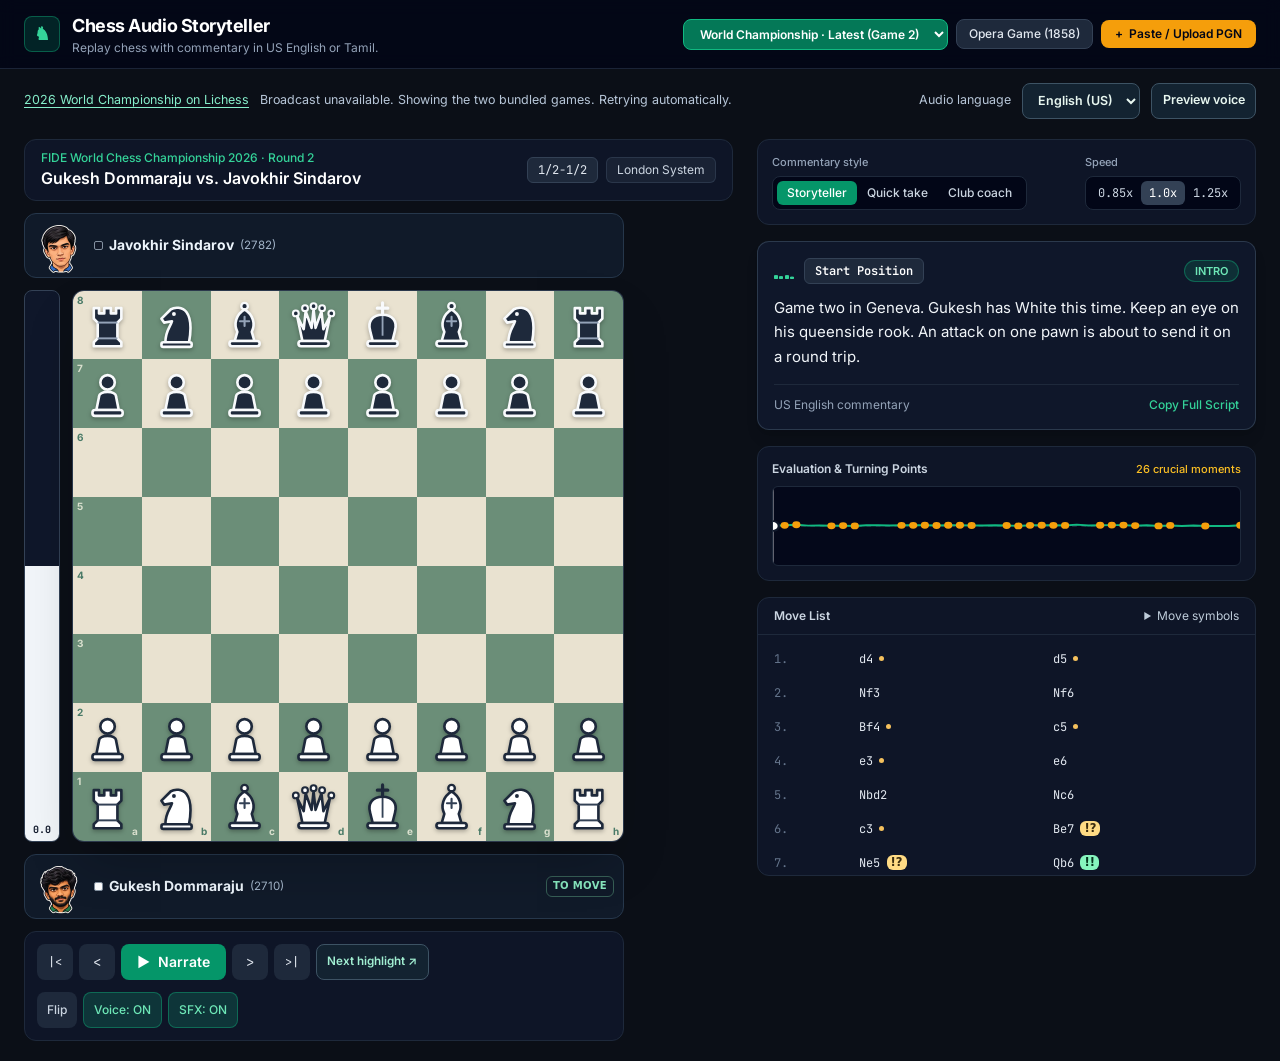
==== commit 40043faa: "Add illustrated player reactions and US English and Tamil chess commentary" ====
--- a/chess-audio-storyteller/index.html
+++ b/chess-audio-storyteller/index.html
@@ -1,10 +1,11 @@
 <!DOCTYPE html>
-<html lang="en">
+<html lang="en-US">
 <head>
 <meta charset="utf-8">
 <meta name="viewport" content="width=device-width, initial-scale=1">
 <title>Chess Audio Storyteller — PGN to Narrated Match Studio</title>
 <link rel="stylesheet" href="./studio.css">
+<link rel="stylesheet" href="./reactions.css">
 <link rel="preconnect" href="https://fonts.googleapis.com">
 <link rel="preconnect" href="https://fonts.gstatic.com" crossorigin>
 <link href="https://fonts.googleapis.com/css2?family=Inter:wght@400;500;600;700&family=JetBrains+Mono:wght@400;500;600&display=swap" rel="stylesheet">
@@ -71,7 +72,7 @@
           <h1 class="text-base sm:text-lg font-bold tracking-tight text-white leading-tight">
             Chess Audio Storyteller
           </h1>
-          <p class="text-xs text-slate-400">Upload any PGN &middot; Live move-by-move audio bot &amp; storytelling pacing</p>
+          <p class="text-xs text-slate-400">Replay chess with commentary in US English or Tamil.</p>
         </div>
       </div>
 
@@ -90,9 +91,16 @@
     </div>
   </header>
 
-  <div class="max-w-7xl mx-auto px-4 sm:px-6 pt-3 flex flex-wrap items-center gap-x-3 gap-y-1 text-xs">
-    <a href="https://lichess.org/broadcast/fide-world-chess-championship-2026/qfkdt8mn" target="_blank" rel="noopener" class="font-medium text-emerald-300 underline underline-offset-2">2026 World Championship on Lichess</a>
-    <span id="championship-status" role="status" class="text-slate-400">Checking for games…</span>
+  <div class="studio-toolbar">
+    <div class="broadcast-info">
+      <a href="https://lichess.org/broadcast/fide-world-chess-championship-2026/qfkdt8mn" target="_blank" rel="noopener">2026 World Championship on Lichess</a>
+      <span id="championship-status" role="status">Checking for games…</span>
+    </div>
+    <div class="voice-tools">
+      <label for="voice-select">Audio language</label>
+      <select id="voice-select"><option value="en-US" lang="en-US">English (US)</option><option value="ta-IN" lang="ta">தமிழ் (Tamil)</option></select>
+      <button type="button" id="btn-test-voice">Preview voice</button>
+    </div>
   </div>
 
   <!-- Toast Banner -->
@@ -117,13 +125,13 @@
       </div>
 
       <!-- Top Player Bar -->
-      <div class="flex items-center justify-between px-1 text-xs sm:text-sm">
-        <div class="flex items-center gap-2">
-          <span id="top-color-dot" class="w-3 h-3 rounded-sm bg-slate-950 border border-slate-500 inline-block"></span>
-          <span id="top-player-name" class="font-semibold text-slate-200">Javokhir Sindarov</span>
-          <span id="top-player-elo" class="font-mono-num text-xs text-slate-400">(2782)</span>
+      <div class="player-rail" id="top-rail">
+        <span class="portrait" id="top-portrait" aria-hidden="true"><span class="portrait-art"></span><b class="portrait-mark" hidden></b></span>
+        <div class="player-info">
+          <div class="player-line"><span id="top-color-dot"></span><strong id="top-player-name"></strong><span id="top-player-elo" class="rating"></span></div>
+          <span id="top-reaction" class="reaction-label" hidden></span>
         </div>
-        <span id="top-turn-pill" class="hidden text-[11px] font-semibold px-2 py-0.5 rounded bg-emerald-500/20 text-emerald-300 border border-emerald-500/30">TO MOVE</span>
+        <span id="top-turn-pill" class="turn-pill hidden">To move</span>
       </div>
 
       <!-- Eval Bar + Chessboard Container -->
@@ -154,18 +162,18 @@
       </div>
 
       <!-- Bottom Player Bar -->
-      <div class="flex items-center justify-between px-1 text-xs sm:text-sm max-w-[600px] mx-auto lg:mx-0 w-full">
-        <div class="flex items-center gap-2">
-          <span id="bottom-color-dot" class="w-3 h-3 rounded-sm bg-slate-100 border border-slate-400 inline-block"></span>
-          <span id="bottom-player-name" class="font-semibold text-slate-200">Gukesh Dommaraju</span>
-          <span id="bottom-player-elo" class="font-mono-num text-xs text-slate-400">(2710)</span>
+      <div class="player-rail" id="bottom-rail">
+        <span class="portrait" id="bottom-portrait" aria-hidden="true"><span class="portrait-art"></span><b class="portrait-mark" hidden></b></span>
+        <div class="player-info">
+          <div class="player-line"><span id="bottom-color-dot"></span><strong id="bottom-player-name"></strong><span id="bottom-player-elo" class="rating"></span></div>
+          <span id="bottom-reaction" class="reaction-label" hidden></span>
         </div>
-        <span id="bottom-turn-pill" class="text-[11px] font-semibold px-2 py-0.5 rounded bg-emerald-500/20 text-emerald-300 border border-emerald-500/30">TO MOVE</span>
+        <span id="bottom-turn-pill" class="turn-pill hidden">To move</span>
       </div>
 
       <!-- Transport & Audio Control Bar -->
       <div class="bg-slate-900/90 border border-slate-800 rounded-xl p-3 flex flex-wrap items-center justify-between gap-3 max-w-[600px] mx-auto lg:mx-0 w-full">
-        <div class="flex items-center gap-1.5">
+        <div class="flex flex-wrap items-center gap-1.5">
           <button id="btn-first" type="button" title="First move" class="w-9 h-9 rounded-lg bg-slate-800 hover:bg-slate-700 text-slate-200 font-mono-num text-xs transition">|&lt;</button>
           <button id="btn-prev" type="button" title="Previous move (Left arrow)" class="w-9 h-9 rounded-lg bg-slate-800 hover:bg-slate-700 text-slate-200 font-mono-num text-sm transition">&lt;</button>
           <button id="btn-play" type="button" class="px-4 h-9 rounded-lg bg-emerald-600 hover:bg-emerald-500 text-white text-sm font-semibold transition flex items-center gap-2">
@@ -174,6 +182,7 @@
           </button>
           <button id="btn-next" type="button" title="Next move (Right arrow)" class="w-9 h-9 rounded-lg bg-slate-800 hover:bg-slate-700 text-slate-200 font-mono-num text-sm transition">&gt;</button>
           <button id="btn-last" type="button" title="Final position" class="w-9 h-9 rounded-lg bg-slate-800 hover:bg-slate-700 text-slate-200 font-mono-num text-xs transition">&gt;|</button>
+          <button type="button" id="btn-next-highlight" class="highlight-jump">Next highlight <span aria-hidden="true">↗</span></button>
         </div>
 
         <div class="flex items-center gap-1.5">
@@ -196,11 +205,11 @@
       <!-- Narrator Persona & Speed Bar -->
       <div class="bg-slate-900/90 border border-slate-800 rounded-xl p-3.5 flex flex-wrap items-center justify-between gap-3">
         <div>
-          <div class="text-[11px] font-medium text-slate-400 mb-1.5">Narrator Persona</div>
+          <div class="text-[11px] font-medium text-slate-400 mb-1.5">Commentary style</div>
           <div class="inline-flex rounded-lg bg-slate-950 p-1 border border-slate-800">
             <button data-style="storyteller" type="button" class="style-btn px-2.5 py-1 rounded-md text-xs font-medium bg-emerald-600 text-white transition">Storyteller</button>
-            <button data-style="shorts" type="button" class="style-btn px-2.5 py-1 rounded-md text-xs font-medium text-slate-300 hover:text-white transition">Hype Shorts</button>
-            <button data-style="coach" type="button" class="style-btn px-2.5 py-1 rounded-md text-xs font-medium text-slate-300 hover:text-white transition">Club Coach</button>
+            <button data-style="shorts" type="button" class="style-btn px-2.5 py-1 rounded-md text-xs font-medium text-slate-300 hover:text-white transition">Quick take</button>
+            <button data-style="coach" type="button" class="style-btn px-2.5 py-1 rounded-md text-xs font-medium text-slate-300 hover:text-white transition">Club coach</button>
           </div>
         </div>
         <div>
@@ -210,17 +219,6 @@
             <button data-speed="1" type="button" class="speed-btn px-2 py-1 rounded-md text-xs font-mono-num bg-slate-700 text-white transition">1.0x</button>
             <button data-speed="1.25" type="button" class="speed-btn px-2 py-1 rounded-md text-xs font-mono-num text-slate-300 hover:text-white transition">1.25x</button>
           </div>
-        </div>
-        <div class="w-full pt-2.5 border-t border-slate-800/80 flex flex-wrap items-center justify-between gap-2">
-          <div class="flex items-center gap-2 flex-1 min-w-[180px]">
-            <label for="voice-select" class="text-[11px] font-medium text-slate-400 shrink-0">Bot Voice</label>
-            <select id="voice-select" class="flex-1 min-w-0 bg-slate-950 border border-slate-700 rounded-lg px-2.5 py-1 text-xs text-slate-200 focus:outline-none focus:border-emerald-500">
-              <option value="">Loading browser voices...</option>
-            </select>
-          </div>
-          <button id="btn-test-voice" type="button" class="px-2.5 py-1 rounded-lg bg-slate-800 hover:bg-slate-700 border border-slate-700 text-xs font-medium text-emerald-300 transition shrink-0">
-            Test Voice
-          </button>
         </div>
       </div>
 
@@ -249,7 +247,7 @@
         </p>
 
         <div class="mt-3 pt-3 border-t border-slate-800 flex items-center justify-between text-xs text-slate-400">
-          <span id="pacing-hint">Pacing: Fast on quiet moves &middot; Slow &amp; dramatic on key moments</span>
+          <span id="pacing-hint">Move-by-move commentary</span>
           <button id="btn-copy-script" type="button" class="text-emerald-400 hover:text-emerald-300 font-medium shrink-0 ml-2">
             Copy Full Script
           </button>
@@ -268,10 +266,10 @@
       </div>
 
       <!-- Clickable Move List -->
-      <div class="bg-slate-900/90 border border-slate-800 rounded-xl overflow-hidden flex flex-col">
+      <div class="bg-slate-900/90 border border-slate-800 rounded-xl flex flex-col">
         <div class="px-4 py-2.5 border-b border-slate-800 flex items-center justify-between text-xs">
           <span class="font-semibold text-slate-300">Move List</span>
-          <span class="text-slate-400"><span class="inline-block w-2 h-2 rounded-full bg-amber-400 mr-1"></span>Crucial move</span>
+          <details class="grade-help"><summary>Move symbols</summary><div><strong>!!</strong> Good or strong move &nbsp; <strong>??</strong> Blunder<br><strong>!?</strong> Interesting &nbsp; <strong>?!</strong> Inaccuracy &nbsp; <strong>?</strong> Mistake<p>Each reaction names its source. Unrated moves show a neutral face.</p><a href="https://lichess.org/study/iCORwmvf" target="_blank" rel="noopener">Championship annotations ↗</a></div></details>
         </div>
         <div id="move-list" class="thin-scroll max-h-60 overflow-y-auto p-2 grid grid-cols-1 gap-0.5 text-sm"></div>
       </div>
@@ -304,6 +302,11 @@
     </div>
   </div>
 
+<script src="./match-stories.js"></script>
+<script src="./match-analysis.js"></script>
+<script src="./review.js"></script>
+<script src="./commentary.js"></script>
+<script src="./voice.js"></script>
 <script>
 (function () {
   'use strict';
@@ -339,62 +342,7 @@
 [Result "1/2-1/2"]
 
 1. d4 d5 2. Nf3 Nf6 3. Bf4 c5 4. e3 e6 5. Nbd2 Nc6 6. c3 Be7 7. Ne5 Qb6 8. Rb1 Nxe5 9. Bxe5 Bd7 10. a4 O-O 11. Bd3 Qd8 12. O-O Rc8 13. Ra1 Be8 14. Qe2 Nd7 15. Bg3 f5 16. f3 Nf6 17. Be5 Nd7 18. Bg3 Nf6 19. Be5 Nd7 20. Bg3 Nf6 1/2-1/2`,
-      curatedBeats: {
-        0: {
-          pacing: 'dramatic',
-          storyteller: "Welcome to Game 2 of the 2026 FIDE World Chess Championship in Geneva. Defending champion Gukesh Dommaraju has the White pieces against Uzbek challenger Javokhir Sindarov, with the match tied half a point each.",
-          shorts: "World Championship Game 2 in Geneva! Gukesh has White against Sindarov—and watch how fast this London System turns into a psychological clock battle.",
-          coach: "In Game 2 of the 2026 World Championship, White aims to press for the first advantage while Black looks to equalize smoothly."
-        },
-        5: {
-          pacing: 'dramatic',
-          storyteller: "3. Bf4! Gukesh surprises the chess world with the London System—calling it a nostalgic opening he used to play as a teenager during the pandemic.",
-          shorts: "Wait—3. Bf4?! World Champion Gukesh plays the London System in a World Championship game!",
-          coach: "3. Bf4 establishes the London System, placing the dark-squared bishop outside the pawn chain before playing e3 and c3."
-        },
-        14: {
-          pacing: 'dramatic',
-          storyteller: "Here comes the first real test: 7...Qb6! Sindarov immediately eyes the undefended b2 pawn. Gukesh later admitted he knew this move existed, but couldn't fully recall his prep notes at the board.",
-          shorts: "7...Qb6! Sindarov hits b2 right away—and Gukesh actually forgot part of his prep right here!",
-          coach: "7...Qb6 is the classic counter against the London, targeting the b2 pawn that White's dark-squared bishop left behind."
-        },
-        15: {
-          pacing: 'normal',
-          storyteller: "8. Rb1. Gukesh calmly sidesteps the threat and defends b2 with the rook, keeping his queen flexible.",
-          shorts: "8. Rb1—calm defense, protecting b2 without trading queens.",
-          coach: "8. Rb1 protects the b2 pawn cleanly while avoiding weaknesses on the queenside."
-        },
-        22: {
-          pacing: 'normal',
-          storyteller: "11...Qd8. Mission accomplished—having nudged White's rook to b1, Sindarov tucks his queen back home to prepare a rock-solid defensive shell.",
-          shorts: "11...Qd8—Sindarov's queen heads home after disrupting White's rook.",
-          coach: "11...Qd8 reroutes the queen safely while preparing a flexible central setup."
-        },
-        30: {
-          pacing: 'dramatic',
-          storyteller: "15...f5! Sindarov clamps down on the e4 square and shuts down White's kingside ambitions. Meanwhile, the real drama is on the clock—Gukesh is trailing by nearly 40 minutes.",
-          shorts: "15...f5! Sindarov locks the center down—and Gukesh is now down almost 40 minutes on the clock!",
-          coach: "15...f5 prevents White from ever breaking with e4 and solidifies Black's kingside structure."
-        },
-        31: {
-          pacing: 'dramatic',
-          storyteller: "16. f3. After a long think that drains more of his clock, Gukesh prepares e4—but Sindarov's knight is ready to hop straight back to f6.",
-          shorts: "16. f3—Gukesh burns huge time trying to break through, but Black's fortress holds.",
-          coach: "16. f3 tries to support an eventual e4 pawn break, though White's clock deficit makes pushing risky."
-        },
-        33: {
-          pacing: 'dramatic',
-          storyteller: "17. Be5. Facing a fortress and a 40-minute clock deficit, Gukesh tests whether Sindarov wants to repeat moves—and the challenger happily obliges.",
-          shorts: "17. Be5! Gukesh offers the dance—and Sindarov gladly repeats.",
-          coach: "17. Be5 begins the repetition sequence; trailing badly on time, White decides not to overpress."
-        },
-        40: {
-          pacing: 'dramatic',
-          storyteller: "20...Nf6! Threefold repetition. Unlike Game 1, Sindarov claims the draw properly this time. A quick 20-move peace treaty in Geneva keeps the World Championship tied 1 to 1.",
-          shorts: "20...Nf6—threefold repetition! A 20-move draw in Geneva leaves Gukesh and Sindarov locked at 1–1!",
-          coach: "After 20...Nf6, the position repeats three times, ending Game 2 in a draw at 1–1."
-        }
-      }
+      curatedBeats: matchStories.second
     },
     opera_1858: {
       pgn: `[Event "Paris Opera"]
@@ -407,38 +355,7 @@
 [Result "1-0"]
 
 1. e4 e5 2. Nf3 d6 3. d4 Bg4 4. dxe5 Bxf3 5. Qxf3 dxe5 6. Bc4 Nf6 7. Qb3 Qe7 8. Nc3 c6 9. Bg5 b5 10. Nxb5 cxb5 11. Bxb5+ Nbd7 12. O-O-O Rd8 13. Rxd7 Rxd7 14. Rd1 Qe6 15. Bxd7+ Nxd7 16. Qb8+ Nxb8 17. Rd8# 1-0`,
-      curatedBeats: {
-        0: {
-          pacing: 'dramatic',
-          storyteller: "Paris, 1858. Inside a private opera box, American prodigy Paul Morphy faces two consulting noblemen in the most famous attacking game in chess history.",
-          shorts: "The greatest 17-move attack in chess history! Watch Paul Morphy sacrifice everything inside a Paris opera box.",
-          coach: "Morphy's Opera Game is the ultimate masterclass in rapid piece development, open files, and attacking an uncastled king."
-        },
-        19: {
-          pacing: 'dramatic',
-          storyteller: "10. Nxb5! Boom! Morphy sacrifices a full knight just to rip open the highway straight toward Black's stranded king.",
-          shorts: "10. Nxb5!! Morphy sacks a whole knight on move 10—and Black's king is about to regret never castling!",
-          coach: "10. Nxb5 is a brilliant positional sacrifice: White gives up a knight for two pawns, open lines, and a crushing lead in development."
-        },
-        25: {
-          pacing: 'dramatic',
-          storyteller: "13. Rxd7! Morphy throws an exchange into the fire, eliminating the knight defending the d-file and dragging Black's rook into a deadly pin.",
-          shorts: "13. Rxd7!! Another sacrifice! Morphy rips away the defender and locks Black in a fatal pin.",
-          coach: "13. Rxd7 removes a key defender so White's second rook can swing to d1 with tempo."
-        },
-        31: {
-          pacing: 'dramatic',
-          storyteller: "16. Qb8+!! The immortal queen sacrifice! Black's knight is forced to capture, clearing the d8 square for one final blow.",
-          shorts: "16. Qb8+!! THE QUEEN SACRIFICE! Black has only one legal move—and it's curtains!",
-          coach: "16. Qb8+ deflects the d7 knight away from defending the d8 square, forcing checkmate on the next move."
-        },
-        33: {
-          pacing: 'dramatic',
-          storyteller: "17. Rd8 checkmate! Just a rook and a bishop left on the board, and every single piece Morphy developed delivered the knockout.",
-          shorts: "17. Rd8 CHECKMATE! Rook and bishop finish the job in 17 moves—pure chess art!",
-          coach: "17. Rd8# is the classic Opera Mate: the bishop on g5 protects the rook while cutting off the king's escape."
-        }
-      }
+      curatedBeats: matchStories.opera
     }
   };
 
@@ -800,35 +717,24 @@
     return Math.round(score);
   }
 
-  function readNotation(pgnText) {
-    const headers = Object.create(null);
-    let body = pgnText.replace(/\[(\w+)\s+"((?:\\.|[^"\\])*)"\s*\]/g, (_, key, value) => {
-      headers[key] = value.replace(/\\(["\\])/g, '$1');
-      return ' ';
-    });
-    body = body.replace(/\{[^}]*\}|;[^\r\n]*/g, ' ');
-    // Strip nested parentheses cleanly
-    let prev;
-    do {
-      prev = body;
-      body = body.replace(/\([^()]*\)/g, ' ');
-    } while (body !== prev);
-    body = body.replace(/\$\d+/g, ' ');
-    body = body.replace(/\d+\.(\.\.)?/g, ' ');
-    const tokens = body.trim().split(/\s+/).filter(Boolean);
-    const isResult = /^(1-0|0-1|1\/2-1\/2|\*)$/;
-    if (!headers.Result && tokens.length && isResult.test(tokens[tokens.length - 1])) {
-      headers.Result = tokens[tokens.length - 1];
-    }
-    return { headers, moves: tokens.filter(token => !isResult.test(token)) };
-  }
-
-  function buildGame({ headers, moves: tokens }, curatedBeats) {
+  const readNotation = moveReview.read;
+
+  function buildGame({ headers, moves: tokens, notes = [] }, curatedBeats) {
     if (!tokens.length) {
       throw new Error('No chess moves found in PGN text.');
     }
 
     let state = createInitialState();
+    const positions = new Map();
+    function remember(s) {
+      const rights = Object.keys(s.castling).filter(key => s.castling[key]).join('');
+      const ep = s.ep >= 0 && generateLegalMoves(s).some(m => m.epCapture) ? s.ep : '-';
+      const key = [s.board.map(piece => piece || '--').join(''), s.turn, rights, ep].join('/');
+      const count = (positions.get(key) || 0) + 1;
+      positions.set(key, count);
+      return count;
+    }
+    remember(state);
     const initialEval = evaluatePosition(state, false, false);
     const frames = [{
       ply: 0,
@@ -845,7 +751,7 @@
       isCheck: false,
       isMate: false,
       isCastle: false,
-      pacing: (curatedBeats && curatedBeats[0] && curatedBeats[0].pacing) || 'normal',
+      pacing: 'normal',
       curated: (curatedBeats && curatedBeats[0]) || null
     }];
 
@@ -861,16 +767,27 @@
       const oppLegal = generateLegalMoves(nextState);
       const inCheck = isKingInCheck(nextState.board, nextState.turn);
       const isMate = inCheck && oppLegal.length === 0;
-      const evalCp = evaluatePosition(nextState, isMate, inCheck);
+      const note = notes[idx] || {};
+      const previousCp = idx ? notes[idx - 1]?.cp : null;
+      const evalCp = Number.isFinite(note.cp) ? note.cp : evaluatePosition(nextState, isMate, inCheck);
+      const grade = moveReview.fromNotes(note, previousCp, side, isMate);
+      const piece = state.board[move.from][1];
+      const origin = indexToSq(move.from), square = indexToSq(move.to);
+      const captured = move.epCapture ? 'p' : state.board[move.to]?.[1];
+      const repeated = remember(nextState) >= 3;
+      const targets = attacksFrom(nextState.board, move.to);
+      const target = targets.find(i => {
+        const targetPiece = nextState.board[i];
+        return targetPiece && targetPiece[0] === nextState.turn && targetPiece[1] !== 'k' &&
+          PIECE_VAL[targetPiece[1]] > PIECE_VAL[piece];
+      });
       const prevEval = frames[frames.length - 1].evalCp;
       const evalSwing = evalCp - prevEval;
       const ply = idx + 1;
 
       const curated = (curatedBeats && curatedBeats[ply]) || null;
       let pacing = 'fast';
-      if (curated && curated.pacing) {
-        pacing = curated.pacing;
-      } else if (isMate || inCheck || Math.abs(evalSwing) >= 120) {
+      if (curated || grade || isMate || inCheck) {
         pacing = 'dramatic';
       } else if (move.capture || move.castle || ply <= 4 || ply === tokens.length) {
         pacing = 'normal';
@@ -883,7 +800,16 @@
         san,
         from: move.from,
         to: move.to,
-        piece: move.piece,
+        piece, origin, square, captured, repeated, grade,
+        uci: origin + square + (move.promo || ''),
+        hasBroadcastScores: Number.isFinite(note.cp) && Number.isFinite(previousCp),
+        enPassant: !!move.epCapture, promotion: move.promo,
+        develops: (piece === 'n' || piece === 'b') && ((state.turn === 'w' && origin[1] === '1') || (state.turn === 'b' && origin[1] === '8')) && moveNum <= 12,
+        recapture: !!captured && frames[idx].isCapture && frames[idx].to === move.to,
+        wasInCheck: frames[idx].isCheck, replyCount: oppLegal.length,
+        threat: target === undefined ? null : {piece: nextState.board[target][1], square: indexToSq(target)},
+        controlledCenter: targets.map(indexToSq).filter(sq => ['d4','d5','e4','e5'].includes(sq)).slice(0,2),
+        result: idx === tokens.length - 1 ? headers.Result : null,
         board: nextState.board.slice(),
         turn: nextState.turn,
         evalCp,
@@ -904,67 +830,26 @@
   // =========================================================================
   // 3. DYNAMIC STORYTELLING SCRIPT GENERATOR (3 PERSONAS)
   // =========================================================================
-  const PIECE_NAMES = { p: 'pawn', n: 'knight', b: 'bishop', r: 'rook', q: 'queen', k: 'king' };
-
+  function attacksFrom(board, from) {
+    const [side, piece] = board[from];
+    const steps = { n:[[-2,-1],[-2,1],[-1,-2],[-1,2],[1,-2],[1,2],[2,-1],[2,1]],
+      b:[[-1,-1],[-1,1],[1,-1],[1,1]], r:[[-1,0],[1,0],[0,-1],[0,1]],
+      p:[[side === 'w' ? -1 : 1,-1],[side === 'w' ? -1 : 1,1]] };
+    const directions = steps[piece] || [...steps.r, ...steps.b];
+    const slider = ['r','b','q'].includes(piece), targets = [];
+    for (const [dr,dc] of directions) {
+      let r = Math.floor(from / 8) + dr, c = from % 8 + dc;
+      while (r >= 0 && r < 8 && c >= 0 && c < 8) {
+        const i = 8 * r + c;
+        targets.push(i);
+        if (board[i] || !slider) break;
+        r += dr; c += dc;
+      }
+    }
+    return targets;
+  }
   function generateNarration(frame, headers, style) {
-    if (frame.curated && frame.curated[style]) {
-      return frame.curated[style];
-    }
-
-    const white = headers.White || 'White';
-    const black = headers.Black || 'Black';
-    const actor = frame.side === 'White' ? white : black;
-    const opp = frame.side === 'White' ? black : white;
-    const targetSq = frame.to >= 0 ? indexToSq(frame.to) : '';
-    const pieceName = PIECE_NAMES[frame.piece] || 'piece';
-
-    if (frame.ply === 0) {
-      if (style === 'shorts') return `${white} versus ${black}—let's break down every crucial moment!`;
-      if (style === 'coach') return `Starting position for ${white} against ${black}. Watch how both sides fight for the center and king safety.`;
-      return `The pieces are set for ${white} versus ${black}. Let's follow the story of this game move by move.`;
-    }
-
-    if (frame.isMate) {
-      if (style === 'shorts') return `${frame.san}! CHECKMATE! ${actor} closes the show with an unstoppable knockout!`;
-      if (style === 'coach') return `${frame.san} delivers checkmate. ${opp}'s king has no escape squares left.`;
-      return `${frame.san}—and that is checkmate! ${actor} finishes the battle in decisive fashion.`;
-    }
-
-    if (frame.isCheck) {
-      if (style === 'shorts') return `${frame.san} with CHECK! ${actor} cranks up the pressure on ${opp}'s king!`;
-      if (style === 'coach') return `${frame.san} puts the enemy king in check, forcing an immediate defensive response.`;
-      return `Move ${frame.moveNumber}: ${actor} strikes with ${frame.san}, putting ${opp}'s king in check and seizing the initiative.`;
-    }
-
-    if (frame.isCastle) {
-      const sideWord = frame.san.includes('O-O-O') ? 'queenside' : 'kingside';
-      if (style === 'shorts') return `${actor} castles ${sideWord}—king tucked away, rook enters the fight!`;
-      if (style === 'coach') return `${frame.san}: ${actor} castles ${sideWord}, securing the king and activating the rook.`;
-      return `${actor} castles ${sideWord}, getting the king to safety as the tension builds.`;
-    }
-
-    if (Math.abs(frame.evalSwing) >= 180) {
-      const bigWord = frame.isCapture ? 'bold capture' : 'huge turning point';
-      if (style === 'shorts') return `HOLD ON! ${frame.san} changes everything—a ${bigWord} that flips the evaluation bar!`;
-      if (style === 'coach') return `Critical moment on move ${frame.moveNumber}: ${frame.san} shifts the evaluation sharply by ${(Math.abs(frame.evalSwing) / 100).toFixed(1)} pawns.`;
-      return `Turning point! ${actor} plays ${frame.san}, a ${bigWord} on ${targetSq} that dramatically tilts the balance of the game.`;
-    }
-
-    if (frame.isCapture) {
-      if (style === 'shorts') return `${frame.san}—pieces fly off the board on ${targetSq}!`;
-      if (style === 'coach') return `${frame.san} captures on ${targetSq}, reshaping the pawn structure and opening lines.`;
-      return `${actor} captures on ${targetSq} with ${frame.san}, trading down and clarifying the battle.`;
-    }
-
-    if (frame.ply <= 10) {
-      if (style === 'shorts') return `${frame.san}—clean opening development.`;
-      if (style === 'coach') return `${frame.san} develops the ${pieceName} to ${targetSq}, fighting for central control.`;
-      return `${actor} develops the ${pieceName} to ${targetSq} with ${frame.san}.`;
-    }
-
-    if (style === 'shorts') return `${frame.san}—${actor} repositions the ${pieceName} to ${targetSq}.`;
-    if (style === 'coach') return `${frame.san} improves the ${pieceName}'s placement on ${targetSq}.`;
-    return `${actor} maneuvers the ${pieceName} to ${targetSq} with ${frame.san}, probing for an edge.`;
+    return commentary.line(frame, headers, style, appState.locale);
   }
 
   // =========================================================================
@@ -1073,11 +958,8 @@
     style: 'storyteller',
     speed: 1.0,
     playTimer: null,
-    speakDelayTimer: null,
-    currentUtterance: null,
-    voices: [],
-    selectedVoiceURI: '',
-    speechBlockedNotified: false,
+
+    locale: 'en-US',
     activePreset: 'championship'
   };
 
@@ -1090,14 +972,6 @@
     matchPlayers: document.getElementById('match-players'),
     matchResult: document.getElementById('match-result'),
     matchOpening: document.getElementById('match-opening'),
-    topName: document.getElementById('top-player-name'),
-    topElo: document.getElementById('top-player-elo'),
-    topDot: document.getElementById('top-color-dot'),
-    topTurn: document.getElementById('top-turn-pill'),
-    botName: document.getElementById('bottom-player-name'),
-    botElo: document.getElementById('bottom-player-elo'),
-    botDot: document.getElementById('bottom-color-dot'),
-    botTurn: document.getElementById('bottom-turn-pill'),
     playBtn: document.getElementById('btn-play'),
     playIcon: document.getElementById('play-icon'),
     playLabel: document.getElementById('play-label'),
@@ -1123,6 +997,8 @@
     btnPresetOpera: document.getElementById('btn-preset-opera')
   };
 
+  try { if (localStorage.getItem('story-audio-locale') === 'ta-IN') appState.locale = 'ta-IN'; } catch {}
+  els.voiceSelect.value = appState.locale;
   let toastTimer = null;
   function showToast(msg) {
     els.toast.textContent = msg;
@@ -1132,7 +1008,8 @@
   }
 
   function formatEvalText(cp, isMate, turn) {
-    if (isMate) return 'M#';
+    if (isMate) return '#';
+    if (Math.abs(cp) >= 9900) return (cp > 0 ? '+' : '−') + 'M' + (10000 - Math.abs(cp));
     const pawns = cp / 100;
     const sign = pawns > 0 ? '+' : '';
     return sign + pawns.toFixed(1);
@@ -1146,25 +1023,38 @@
     const bElo = h.BlackElo ? `(${h.BlackElo})` : '';
     const frame = appState.game.frames[appState.currentPly];
 
-    if (!appState.flipped) {
-      els.topName.textContent = bName;
-      els.topElo.textContent = bElo;
-      els.topDot.className = 'w-3 h-3 rounded-sm bg-slate-950 border border-slate-500 inline-block';
-      els.botName.textContent = wName;
-      els.botElo.textContent = wElo;
-      els.botDot.className = 'w-3 h-3 rounded-sm bg-slate-100 border border-slate-400 inline-block';
-      els.topTurn.classList.toggle('hidden', frame.turn !== 'b' || frame.isMate);
-      els.botTurn.classList.toggle('hidden', frame.turn !== 'w' || frame.isMate);
-    } else {
-      els.topName.textContent = wName;
-      els.topElo.textContent = wElo;
-      els.topDot.className = 'w-3 h-3 rounded-sm bg-slate-100 border border-slate-400 inline-block';
-      els.botName.textContent = bName;
-      els.botElo.textContent = bElo;
-      els.botDot.className = 'w-3 h-3 rounded-sm bg-slate-950 border border-slate-500 inline-block';
-      els.topTurn.classList.toggle('hidden', frame.turn !== 'w' || frame.isMate);
-      els.botTurn.classList.toggle('hidden', frame.turn !== 'b' || frame.isMate);
-    }
+    const labels = {White: [wName,wElo], Black: [bName,bElo]};
+    function setRail(position, side) {
+      const [name, rating] = labels[side];
+      const face = document.getElementById(position + '-portrait');
+      const grade = frame.side === side ? frame.grade : null;
+      const badge = face.querySelector('.portrait-mark');
+      const avatar = /gukesh/i.test(name) ? 'gukesh' : /sindarov/i.test(name) ? 'sindarov' : 'generic';
+      face.dataset.player = avatar;
+      face.dataset.mood = grade?.mood || 'calm';
+      const art = face.querySelector('.portrait-art');
+      art.textContent = avatar === 'generic' ? (side === 'White' ? '♔' : '♚') : '';
+      badge.hidden = !grade;
+      badge.textContent = grade?.symbol || '';
+      const label = document.getElementById(position + '-reaction');
+      label.hidden = !grade;
+      label.lang = appState.locale;
+      label.textContent = grade ? (appState.locale === 'ta-IN' ? grade.ta : grade.en) + ' · ' + grade.source : '';
+      const rail = document.getElementById(position + '-rail');
+      const reactionId = grade ? [avatar,frame.ply,grade.symbol].join('-') : '';
+      if (reactionId && rail.dataset.reaction !== reactionId && !window.matchMedia?.('(prefers-reduced-motion: reduce)').matches) {
+        face.animate?.([{transform:'scale(.90) rotate(-4deg)'},{transform:'scale(1.07) rotate(2deg)'},{transform:'scale(1)'}],{duration:250});
+      }
+      rail.dataset.reaction = reactionId;
+      rail.dataset.mood = grade?.mood || 'calm';
+      document.getElementById(position + '-player-name').textContent = name;
+      document.getElementById(position + '-player-elo').textContent = rating;
+      document.getElementById(position + '-color-dot').className = 'color-dot ' + side.toLowerCase();
+      document.getElementById(position + '-turn-pill').classList.toggle('hidden',
+        frame.turn !== (side === 'White' ? 'w' : 'b') || frame.isMate || (frame.result && frame.result !== '*'));
+    }
+    setRail('top', appState.flipped ? 'White' : 'Black');
+    setRail('bottom', appState.flipped ? 'Black' : 'White');
   }
 
   function renderBoard() {
@@ -1196,7 +1086,9 @@
           ? `<span class="absolute bottom-0.5 right-1 text-[10px] font-bold ${isLight ? 'text-emerald-900/70' : 'text-amber-50/75'} select-none pointer-events-none">${FILES[c]}</span>`
           : '';
 
-        html += `<div class="relative flex items-center justify-center ${sqClass}">${rankLabel}${fileLabel}${piece ? getPieceSVG(piece) : ''}</div>`;
+        const gradeBadge = sqIdx === frame.to && frame.grade
+          ? `<span aria-hidden="true" class="square-grade ${frame.grade.mood}">${frame.grade.symbol}</span>` : '';
+        html += `<div class="relative flex items-center justify-center ${sqClass}">${rankLabel}${fileLabel}${piece ? getPieceSVG(piece) : ''}${gradeBadge}</div>`;
       }
     }
     els.boardGrid.innerHTML = html;
@@ -1239,6 +1131,8 @@
   function renderTeleprompter() {
     const frame = appState.game.frames[appState.currentPly];
     const text = generateNarration(frame, appState.game.headers, appState.style);
+    els.narrationText.lang = appState.locale;
+    document.getElementById('pacing-hint').textContent = appState.locale === 'ta-IN' ? 'தமிழ் வர்ணனை' : 'US English commentary';
     els.narrationText.textContent = text;
 
     if (frame.ply === 0) {
@@ -1287,6 +1181,20 @@
     `;
   }
 
+  function moveBadge(frame) {
+    if (frame.grade) return `<span class="move-grade ${frame.grade.mood}" aria-label="${frame.grade.en}">${frame.grade.symbol}</span>`;
+    return frame.pacing === 'dramatic' ? '<span aria-hidden="true" class="quiet-dot"></span>' : '';
+  }
+  function highlightFrames() {
+    const marked = appState.game.frames.filter(f => f.grade);
+    const major = marked.filter(f => f.grade.symbol === '!!' || f.grade.symbol === '??');
+    return major.length ? major : marked;
+  }
+  document.getElementById('btn-next-highlight').addEventListener('click', () => {
+    const marked = highlightFrames();
+    const next = marked.find(f => f.ply > appState.currentPly) || marked[0];
+    if (next) jumpToPly(next.ply);
+  });
   function renderMoveList() {
     const frames = appState.game.frames;
     let html = '';
@@ -1295,8 +1203,8 @@
       const b = frames[i + 1];
       const wActive = appState.currentPly === w.ply;
       const bActive = b && appState.currentPly === b.ply;
-      const wDot = w.pacing === 'dramatic' ? '<span class="w-1.5 h-1.5 rounded-full bg-amber-400 inline-block ml-1.5"></span>' : '';
-      const bDot = b && b.pacing === 'dramatic' ? '<span class="w-1.5 h-1.5 rounded-full bg-amber-400 inline-block ml-1.5"></span>' : '';
+      const wDot = moveBadge(w);
+      const bDot = b ? moveBadge(b) : '';
 
       html += `
         <div class="grid grid-cols-12 items-center rounded-lg px-2 py-1 text-xs font-mono-num">
@@ -1310,6 +1218,7 @@
         </div>`;
     }
     els.moveList.innerHTML = html;
+    document.getElementById('btn-next-highlight').disabled = !highlightFrames().length;
 
     const activeBtn = els.moveList.querySelector(`button[data-ply="${appState.currentPly}"]`);
     if (activeBtn) {
@@ -1325,145 +1234,50 @@
     renderTeleprompter();
     renderSparkline();
     renderMoveList();
+    const game = appState.game, ply = appState.currentPly;
+    moveReview.review(game, ply, () => {
+      if (appState.game === game && appState.currentPly === ply && game.frames[ply].grade) {
+        renderBoard();
+        renderTeleprompter();
+        renderMoveList();
+      }
+    });
   }
 
   // =========================================================================
   // 7. LIVE AUDIO BOT PLAYBACK, VOICE LOADING & DYNAMIC PACING ENGINE
   // =========================================================================
-  function populateVoices() {
-    if (!('speechSynthesis' in window)) {
-      els.voiceSelect.innerHTML = '<option value="">Browser speech unavailable</option>';
-      return;
-    }
-    const rawVoices = window.speechSynthesis.getVoices() || [];
-    appState.voices = rawVoices;
-    if (!rawVoices.length) {
-      els.voiceSelect.innerHTML = '<option value="">Default system voice (loading...)</option>';
-      return;
-    }
-
-    // Prefer natural English voices first
-    const sorted = rawVoices.slice().sort((a, b) => {
-      const aEn = /^en/i.test(a.lang) ? 0 : 1;
-      const bEn = /^en/i.test(b.lang) ? 0 : 1;
-      if (aEn !== bEn) return aEn - bEn;
-      const aGood = /(Google|Natural|Samantha|Daniel|Alex|Microsoft|Aria|Guy)/i.test(a.name) ? 0 : 1;
-      const bGood = /(Google|Natural|Samantha|Daniel|Alex|Microsoft|Aria|Guy)/i.test(b.name) ? 0 : 1;
-      return aGood - bGood;
+  let previewing = false;
+  function endPreview() {
+    previewing = false;
+    els.btnTestVoice.textContent = 'Preview voice';
+  }
+  function speakText(text, rate, pitch, onDone, preview = false) {
+    endPreview();
+    if (preview) {
+      previewing = true;
+      els.btnTestVoice.textContent = 'Stop preview';
+    }
+    ensureAudioCtx();
+    narratorVoice.speak({text: commentary.saySquares(text, appState.locale), locale: appState.locale,
+      rate, pitch, context: audioCtx,
+      start: () => els.eq.classList.remove('eq-paused'),
+      done: () => { endPreview(); els.eq.classList.add('eq-paused'); if (onDone) onDone(); },
+      error: () => {
+        els.eq.classList.add('eq-paused');
+        stopPlayback();
+        showToast(appState.locale === 'ta-IN' ? 'ஒலியை இயக்க முடியவில்லை. மீண்டும் முயலவும்.' :
+          'Audio could not play. Tap Narrate to try again.');
+      }
     });
-
-    if (!appState.selectedVoiceURI && sorted.length) {
-      appState.selectedVoiceURI = sorted[0].voiceURI;
-    }
-
-    els.voiceSelect.innerHTML = sorted.map(v => {
-      const sel = v.voiceURI === appState.selectedVoiceURI ? 'selected' : '';
-      return `<option value="${v.voiceURI.replace(/"/g, '&quot;')}" ${sel}>${v.name} (${v.lang})</option>`;
-    }).join('');
-  }
-
-  if ('speechSynthesis' in window) {
-    populateVoices();
-    window.speechSynthesis.onvoiceschanged = populateVoices;
-  }
-
-  function getActiveVoice() {
-    if (!appState.voices.length && 'speechSynthesis' in window) {
-      appState.voices = window.speechSynthesis.getVoices() || [];
-    }
-    if (!appState.voices.length) return null;
-    return appState.voices.find(v => v.voiceURI === appState.selectedVoiceURI)
-      || appState.voices.find(v => /^en/i.test(v.lang))
-      || appState.voices[0];
-  }
-
-  function speakText(text, rate, pitch, onDone, isPlaySession) {
-    if (!('speechSynthesis' in window)) {
-      if (onDone) onDone();
-      return;
-    }
-    const synth = window.speechSynthesis;
-    clearTimeout(appState.speakDelayTimer);
-
-    const needsCancel = synth.speaking || synth.pending;
-    if (needsCancel) {
-      synth.cancel();
-    }
-
-    // Small delay after cancel() avoids Chrome's silent-drop bug
-    const launch = () => {
-      if (isPlaySession && !appState.isPlaying) return;
-      try { synth.resume(); } catch (_) {}
-
-      const utter = new SpeechSynthesisUtterance(text);
-      const voice = getActiveVoice();
-      if (voice) {
-        utter.voice = voice;
-        utter.lang = voice.lang || 'en-US';
-      } else {
-        utter.lang = 'en-US';
-      }
-      utter.volume = 1.0;
-      utter.rate = rate;
-      utter.pitch = pitch;
-
-      // Hold reference on appState to prevent Chrome GC mid-speech
-      appState.currentUtterance = utter;
-
-      let settled = false;
-      let started = false;
-      const finish = () => {
-        if (settled) return;
-        settled = true;
-        els.eq.classList.add('eq-paused');
-        if (onDone) onDone();
-      };
-
-      utter.onstart = () => {
-        started = true;
-        els.eq.classList.remove('eq-paused');
-      };
-      utter.onend = finish;
-      utter.onerror = (ev) => {
-        if (ev && ev.error && ev.error !== 'interrupted' && ev.error !== 'canceled' && !appState.speechBlockedNotified) {
-          appState.speechBlockedNotified = true;
-          showToast('Voice playback was blocked by this browser preview — captions will still auto-advance.');
-        }
-        finish();
-      };
-
-      synth.speak(utter);
-
-      // Detect silent/blocked speech engine quickly and fall back to reading pace
-      const readMs = Math.max(2200, Math.round((text.split(/\s+/).length * 360) / appState.speed) + 900);
-      clearTimeout(appState.playTimer);
-      appState.playTimer = setTimeout(() => {
-        if (!settled) {
-          if (!started && !appState.speechBlockedNotified) {
-            appState.speechBlockedNotified = true;
-            showToast('Browser TTS unavailable in this preview — try Test Voice or open in a full tab.');
-          }
-          finish();
-        }
-      }, readMs + 1800);
-    };
-
-    if (needsCancel) {
-      appState.speakDelayTimer = setTimeout(launch, 60);
-    } else {
-      launch();
-    }
   }
 
   function stopPlayback() {
+    endPreview();
     appState.isPlaying = false;
     appState.waitingForBroadcast = false;
     clearTimeout(appState.playTimer);
-    clearTimeout(appState.speakDelayTimer);
-    appState.currentUtterance = null;
-    if ('speechSynthesis' in window) {
-      window.speechSynthesis.cancel();
-    }
+    narratorVoice.cancel();
     els.playIcon.innerHTML = '&#9654;';
     els.playLabel.textContent = 'Narrate';
     els.eq.classList.add('eq-paused');
@@ -1495,7 +1309,7 @@
     const basePause = frame.pacing === 'dramatic' ? 950 : frame.pacing === 'normal' ? 450 : 250;
     const adjustedPause = Math.round(basePause / appState.speed);
 
-    if (appState.voiceEnabled && 'speechSynthesis' in window) {
+    if (appState.voiceEnabled) {
       const paceMult = frame.pacing === 'dramatic' ? 0.94 : frame.pacing === 'fast' ? 1.15 : 1.02;
       const rate = Math.min(2.0, Math.max(0.65, paceMult * appState.speed));
       const pitch = frame.pacing === 'dramatic' ? 1.04 : 1.0;
@@ -1503,7 +1317,7 @@
         if (autoAdvance && appState.isPlaying) {
           scheduleNextMove(adjustedPause);
         }
-      }, true);
+      });
     } else if (autoAdvance && appState.isPlaying) {
       const readMs = Math.max(900, Math.round((text.split(/\s+/).length * 240) / appState.speed)) + adjustedPause;
       scheduleNextMove(readMs);
@@ -1537,6 +1351,7 @@
 
   function loadGame(pgnText, curatedBeats, presetKey) {
     const parsed = buildGame(readNotation(pgnText), curatedBeats);
+    linkedMove = null;
     stopPlayback();
     displayGame(parsed, presetKey, 0);
   }
@@ -1570,7 +1385,10 @@
   const cacheKey = 'chess-audio-storyteller:wcc2026:v1';
   const refreshInterval = 60_000;
   const championshipGames = new Map();
-  const gameTwoMoves = readNotation(PRESETS.wcc2026_g2.pgn).moves.join(' ');
+  const presetLines = {1: readNotation(PRESETS.wcc2026_g1.pgn).moves, 2: readNotation(PRESETS.wcc2026_g2.pgn).moves};
+  const requested = new URLSearchParams(window.location.search);
+  let linkedMove = /^\d+(?:\.\d+)?$/.test(requested.get('round') || '') && /^\d{1,4}$/.test(requested.get('ply') || '')
+    ? { round:requested.get('round'), ply:Number(requested.get('ply')) } : null;
   let championshipChoice = 'latest';
   let displayedGameId = null;
   let lastChecked = 0;
@@ -1585,7 +1403,7 @@
     return '';
   }
 
-  function addChampionshipGame({ headers, moves }) {
+  function addChampionshipGame({ headers, moves, notes = [] }) {
     if (!Array.isArray(moves) || !moves.length || !headers || !headers.Round) return false;
     const white = playerName(headers.White);
     const black = playerName(headers.Black);
@@ -1594,24 +1412,44 @@
     const round = headers.Round.replace(/^(\d+)\.1$/, '$1');
     const chapter = /\/([A-Za-z0-9]{8})\/?$/.exec(headers.GameURL || '');
     const id = chapter ? chapter[1] : 'round-' + round;
+    const officialLine = presetLines[round];
+    const matches = officialLine && moves.length <= officialLine.length && moves.every((san,i) => officialLine[i] === san) &&
+      (round === '1' ? white === 'Javokhir Sindarov' : white === 'Gukesh Dommaraju');
+    const analysis = matches ? publishedAnalysis[round] : null;
+    const combinedNotes = moves.map((_,i) => {
+      const note = {...notes[i]};
+      if (analysis) {
+        if (!Number.isFinite(note.cp)) note.cp = analysis.evaluations[i];
+        if (!note.glyph && analysis.marks[i + 1]) {
+          note.glyph = analysis.marks[i + 1];
+          note.source = 'GM David Navara · Lichess study';
+        }
+        if (!note.glyph && round === '2' && (i + 1 === 14 || i + 1 === 15)) {
+          // The queen attacks b2; the rook defends it. Both positions remain close to level.
+          note.glyph = '!';
+          note.source = 'Storyteller pick';
+        }
+      }
+      return note;
+    });
     const notation = { headers: {
       Event: 'FIDE World Chess Championship 2026', Round: round, White: white, Black: black,
       WhiteElo: headers.WhiteElo || '', BlackElo: headers.BlackElo || '', Opening: headers.Opening || '',
       GameURL: headers.GameURL || '', Result: headers.Result || '*'
-    }, moves };
+    }, moves, notes: combinedNotes };
     const signature = JSON.stringify(notation);
     const previous = championshipGames.get(id);
     if (previous && previous.signature === signature) return true;
     // A delayed relay response can briefly show an already completed round as unfinished.
     if (previous && previous.game.headers.Result !== '*' && notation.headers.Result === '*') return true;
-    const curated = round === '2' && white === 'Gukesh Dommaraju' && moves.join(' ') === gameTwoMoves
-      ? PRESETS.wcc2026_g2.curatedBeats : null;
+    const curated = matches ? (round === '1' ? matchStories.first : matchStories.second) : null;
     const game = buildGame(notation, curated);
     championshipGames.set(id, { id, round, game, notation, signature });
     return true;
   }
 
   function pinChampionshipReplay() {
+    linkedMove = null;
     if (appState.activePreset === 'championship' && displayedGameId && championshipChoice === 'latest') {
       championshipChoice = displayedGameId;
       els.championshipGame.value = displayedGameId;
@@ -1623,6 +1461,8 @@
       b.round.localeCompare(a.round, 'en', { numeric: true }));
     if (!rounds.length) return;
     const newest = rounds[0];
+    const linkedGame = linkedMove && rounds.find(entry => entry.round === linkedMove.round);
+    if (linkedGame) championshipChoice = linkedGame.id;
     const picker = els.championshipGame;
     const labels = rounds.map(({ id, round, game }) => {
       const result = game.headers.Result;
@@ -1642,7 +1482,7 @@
     if (appState.activePreset !== 'championship') return;
 
     const target = championshipGames.get(championshipChoice) || newest;
-    if (appState.game === target.game) return;
+    if (appState.game === target.game && !linkedGame) return;
     const lastPly = target.game.frames.length - 1;
     const sameGame = displayedGameId === target.id && appState.game !== null;
     let ply = 0;
@@ -1653,6 +1493,10 @@
     } else {
       stopPlayback();
       if (championshipChoice === 'latest' && target.game.headers.Result === '*') ply = lastPly;
+    }
+    if (linkedGame) {
+      ply = Math.min(linkedMove.ply, lastPly);
+      linkedMove = null;
     }
     displayedGameId = target.id;
     displayGame(target.game, 'championship', ply);
@@ -1760,8 +1604,14 @@
   });
 
   els.voiceToggle.addEventListener('click', () => {
+    endPreview();
     appState.voiceEnabled = !appState.voiceEnabled;
-    if (!appState.voiceEnabled && 'speechSynthesis' in window) window.speechSynthesis.cancel();
+    narratorVoice.cancel();
+    els.eq.classList.add('eq-paused');
+    if (appState.isPlaying && !appState.waitingForBroadcast) {
+      clearTimeout(appState.playTimer);
+      playCurrentPly(true);
+    }
     els.voiceToggle.textContent = appState.voiceEnabled ? 'Voice: ON' : 'Voice: OFF';
     els.voiceToggle.className = appState.voiceEnabled
       ? 'px-2.5 h-9 rounded-lg bg-emerald-500/20 border border-emerald-500/40 text-emerald-300 text-xs font-medium transition'
@@ -1769,16 +1619,22 @@
   });
 
   els.voiceSelect.addEventListener('change', () => {
-    appState.selectedVoiceURI = els.voiceSelect.value;
-    showToast('Voice updated — press Test Voice or Narrate.');
+    endPreview();
+    appState.locale = els.voiceSelect.value === 'ta-IN' ? 'ta-IN' : 'en-US';
+    try { localStorage.setItem('story-audio-locale', appState.locale); } catch {}
+    narratorVoice.cancel();
+    els.eq.classList.add('eq-paused');
+    clearTimeout(appState.playTimer);
+    renderAll();
+    if (appState.isPlaying && !appState.waitingForBroadcast) playCurrentPly(true);
   });
 
   els.btnTestVoice.addEventListener('click', () => {
-    ensureAudioCtx();
-    populateVoices();
+    const wasPreviewing = previewing;
+    stopPlayback();
+    if (wasPreviewing) return;
     const frame = appState.game.frames[appState.currentPly];
-    const sample = generateNarration(frame, appState.game.headers, appState.style);
-    speakText(sample, appState.speed, 1.0, null, false);
+    speakText(generateNarration(frame, appState.game.headers, appState.style), appState.speed, 1, null, true);
   });
 
   els.sfxToggle.addEventListener('click', () => {
@@ -1790,6 +1646,7 @@
   });
 
   els.championshipGame.addEventListener('change', () => {
+    linkedMove = null;
     championshipChoice = els.championshipGame.value;
     if (appState.activePreset !== 'championship') displayedGameId = null;
     appState.activePreset = 'championship';
@@ -1803,13 +1660,21 @@
 
   document.querySelectorAll('.style-btn').forEach(btn => {
     btn.addEventListener('click', () => {
+      endPreview();
       appState.style = btn.dataset.style;
       document.querySelectorAll('.style-btn').forEach(b => {
         b.className = b.dataset.style === appState.style
           ? 'style-btn px-2.5 py-1 rounded-md text-xs font-medium bg-emerald-600 text-white transition'
           : 'style-btn px-2.5 py-1 rounded-md text-xs font-medium text-slate-300 hover:text-white transition';
       });
-      renderTeleprompter();
+      if (appState.isPlaying && !appState.waitingForBroadcast) {
+        clearTimeout(appState.playTimer);
+        playCurrentPly(true);
+      } else {
+        narratorVoice.cancel();
+        els.eq.classList.add('eq-paused');
+        renderTeleprompter();
+      }
     });
   });
 
@@ -1838,7 +1703,7 @@
 
   document.getElementById('btn-copy-script').addEventListener('click', () => {
     const lines = appState.game.frames.map(f => {
-      const tag = f.ply === 0 ? '[INTRO]' : `[${f.moveNumber}${f.side === 'White' ? '.' : '...'} ${f.san} | ${f.pacing.toUpperCase()}]`;
+      const tag = f.ply === 0 ? (appState.locale === 'ta-IN' ? '[தொடக்கம்]' : '[INTRO]') : `[${f.moveNumber}${f.side === 'White' ? '.' : '...'} ${f.san} | ${f.pacing.toUpperCase()}]`;
       return `${tag} ${generateNarration(f, appState.game.headers, appState.style)}`;
     });
     const full = lines.join('\n');
--- a/chess-audio-storyteller/studio.css
+++ b/chess-audio-storyteller/studio.css
@@ -1 +1 @@
-*,::backdrop,:after,:before{--tw-border-spacing-x:0;--tw-border-spacing-y:0;--tw-translate-x:0;--tw-translate-y:0;--tw-rotate:0;--tw-skew-x:0;--tw-skew-y:0;--tw-scale-x:1;--tw-scale-y:1;--tw-pan-x: ;--tw-pan-y: ;--tw-pinch-zoom: ;--tw-scroll-snap-strictness:proximity;--tw-gradient-from-position: ;--tw-gradient-via-position: ;--tw-gradient-to-position: ;--tw-ordinal: ;--tw-slashed-zero: ;--tw-numeric-figure: ;--tw-numeric-spacing: ;--tw-numeric-fraction: ;--tw-ring-inset: ;--tw-ring-offset-width:0px;--tw-ring-offset-color:#fff;--tw-ring-color:#3b82f680;--tw-ring-offset-shadow:0 0 #0000;--tw-ring-shadow:0 0 #0000;--tw-shadow:0 0 #0000;--tw-shadow-colored:0 0 #0000;--tw-blur: ;--tw-brightness: ;--tw-contrast: ;--tw-grayscale: ;--tw-hue-rotate: ;--tw-invert: ;--tw-saturate: ;--tw-sepia: ;--tw-drop-shadow: ;--tw-backdrop-blur: ;--tw-backdrop-brightness: ;--tw-backdrop-contrast: ;--tw-backdrop-grayscale: ;--tw-backdrop-hue-rotate: ;--tw-backdrop-invert: ;--tw-backdrop-opacity: ;--tw-backdrop-saturate: ;--tw-backdrop-sepia: ;--tw-contain-size: ;--tw-contain-layout: ;--tw-contain-paint: ;--tw-contain-style: }/*! tailwindcss v3.4.17 | MIT License | https://tailwindcss.com*/*,:after,:before{box-sizing:border-box;border:0 solid #e5e7eb}:after,:before{--tw-content:""}:host,html{line-height:1.5;-webkit-text-size-adjust:100%;-moz-tab-size:4;-o-tab-size:4;tab-size:4;font-family:ui-sans-serif,system-ui,sans-serif,Apple Color Emoji,Segoe UI Emoji,Segoe UI Symbol,Noto Color Emoji;font-feature-settings:normal;font-variation-settings:normal;-webkit-tap-highlight-color:transparent}body{margin:0;line-height:inherit}hr{height:0;color:inherit;border-top-width:1px}abbr:where([title]){-webkit-text-decoration:underline dotted;text-decoration:underline dotted}h1,h2,h3,h4,h5,h6{font-size:inherit;font-weight:inherit}a{color:inherit;text-decoration:inherit}b,strong{font-weight:bolder}code,kbd,pre,samp{font-family:ui-monospace,SFMono-Regular,Menlo,Monaco,Consolas,Liberation Mono,Courier New,monospace;font-feature-settings:normal;font-variation-settings:normal;font-size:1em}small{font-size:80%}sub,sup{font-size:75%;line-height:0;position:relative;vertical-align:initial}sub{bottom:-.25em}sup{top:-.5em}table{text-indent:0;border-color:inherit;border-collapse:collapse}button,input,optgroup,select,textarea{font-family:inherit;font-feature-settings:inherit;font-variation-settings:inherit;font-size:100%;font-weight:inherit;line-height:inherit;letter-spacing:inherit;color:inherit;margin:0;padding:0}button,select{text-transform:none}button,input:where([type=button]),input:where([type=reset]),input:where([type=submit]){-webkit-appearance:button;background-color:initial;background-image:none}:-moz-focusring{outline:auto}:-moz-ui-invalid{box-shadow:none}progress{vertical-align:initial}::-webkit-inner-spin-button,::-webkit-outer-spin-button{height:auto}[type=search]{-webkit-appearance:textfield;outline-offset:-2px}::-webkit-search-decoration{-webkit-appearance:none}::-webkit-file-upload-button{-webkit-appearance:button;font:inherit}summary{display:list-item}blockquote,dd,dl,figure,h1,h2,h3,h4,h5,h6,hr,p,pre{margin:0}fieldset{margin:0}fieldset,legend{padding:0}menu,ol,ul{list-style:none;margin:0;padding:0}dialog{padding:0}textarea{resize:vertical}input::-moz-placeholder,textarea::-moz-placeholder{opacity:1;color:#9ca3af}input::placeholder,textarea::placeholder{opacity:1;color:#9ca3af}[role=button],button{cursor:pointer}:disabled{cursor:default}audio,canvas,embed,iframe,img,object,svg,video{display:block;vertical-align:middle}img,video{max-width:100%;height:auto}[hidden]:where(:not([hidden=until-found])){display:none}.sr-only{position:absolute;width:1px;height:1px;padding:0;margin:-1px;overflow:hidden;clip:rect(0,0,0,0);white-space:nowrap;border-width:0}.pointer-events-none{pointer-events:none}.fixed{position:fixed}.absolute{position:absolute}.relative{position:relative}.sticky{position:sticky}.inset-0{inset:0}.inset-x-0{left:0;right:0}.bottom-0\.5{bottom:.125rem}.bottom-1\.5{bottom:.375rem}.bottom-5{bottom:1.25rem}.left-1{left:.25rem}.right-1{right:.25rem}.right-5{right:1.25rem}.top-0{top:0}.top-0\.5{top:.125rem}.top-1\.5{top:.375rem}.z-30{z-index:30}.z-50{z-index:50}.col-span-2{grid-column:span 2/span 2}.col-span-5{grid-column:span 5/span 5}.mx-auto{margin-left:auto;margin-right:auto}.mb-1\.5{margin-bottom:.375rem}.mb-2{margin-bottom:.5rem}.mb-3{margin-bottom:.75rem}.ml-1\.5{margin-left:.375rem}.ml-2{margin-left:.5rem}.mr-1{margin-right:.25rem}.mt-2{margin-top:.5rem}.mt-3{margin-top:.75rem}.mt-4{margin-top:1rem}.inline-block{display:inline-block}.flex{display:flex}.inline-flex{display:inline-flex}.grid{display:grid}.hidden{display:none}.aspect-square{aspect-ratio:1/1}.h-1\.5{height:.375rem}.h-2{height:.5rem}.h-2\.5{height:.625rem}.h-20{height:5rem}.h-3{height:.75rem}.h-4{height:1rem}.h-9{height:2.25rem}.h-full{height:100%}.max-h-60{max-height:15rem}.min-h-\[76px\]{min-height:76px}.min-h-screen{min-height:100vh}.w-1{width:.25rem}.w-1\.5{width:.375rem}.w-2{width:.5rem}.w-3{width:.75rem}.w-5{width:1.25rem}.w-8{width:2rem}.w-9{width:2.25rem}.w-full{width:100%}.min-w-0{min-width:0}.min-w-\[180px\]{min-width:180px}.max-w-7xl{max-width:80rem}.max-w-\[600px\]{max-width:600px}.max-w-full{max-width:100%}.max-w-sm{max-width:24rem}.max-w-xl{max-width:36rem}.flex-1{flex:1 1 0%}.shrink-0{flex-shrink:0}.transform{transform:translate(var(--tw-translate-x),var(--tw-translate-y)) rotate(var(--tw-rotate)) skewX(var(--tw-skew-x)) skewY(var(--tw-skew-y)) scaleX(var(--tw-scale-x)) scaleY(var(--tw-scale-y))}.cursor-pointer{cursor:pointer}.select-none{-webkit-user-select:none;-moz-user-select:none;user-select:none}.grid-cols-1{grid-template-columns:repeat(1,minmax(0,1fr))}.grid-cols-12{grid-template-columns:repeat(12,minmax(0,1fr))}.grid-cols-8{grid-template-columns:repeat(8,minmax(0,1fr))}.grid-rows-8{grid-template-rows:repeat(8,minmax(0,1fr))}.flex-col{flex-direction:column}.flex-wrap{flex-wrap:wrap}.items-start{align-items:flex-start}.items-end{align-items:flex-end}.items-center{align-items:center}.items-stretch{align-items:stretch}.justify-end{justify-content:flex-end}.justify-center{justify-content:center}.justify-between{justify-content:space-between}.gap-0\.5{gap:.125rem}.gap-1\.5{gap:.375rem}.gap-2{gap:.5rem}.gap-2\.5{gap:.625rem}.gap-3{gap:.75rem}.gap-4{gap:1rem}.gap-6{gap:1.5rem}.gap-x-3{-moz-column-gap:.75rem;column-gap:.75rem}.gap-y-1{row-gap:.25rem}.overflow-hidden{overflow:hidden}.overflow-y-auto{overflow-y:auto}.truncate{overflow:hidden;text-overflow:ellipsis;white-space:nowrap}.rounded{border-radius:.25rem}.rounded-2xl{border-radius:1rem}.rounded-full{border-radius:9999px}.rounded-lg{border-radius:.5rem}.rounded-md{border-radius:.375rem}.rounded-sm{border-radius:.125rem}.rounded-xl{border-radius:.75rem}.border{border-width:1px}.border-b{border-bottom-width:1px}.border-t{border-top-width:1px}.border-amber-500\/50{border-color:#f59e0b80}.border-emerald-500{--tw-border-opacity:1;border-color:rgb(16 185 129/var(--tw-border-opacity,1))}.border-emerald-500\/30{border-color:#10b9814d}.border-emerald-500\/40{border-color:#10b98166}.border-emerald-500\/50{border-color:#10b98180}.border-slate-400{--tw-border-opacity:1;border-color:rgb(148 163 184/var(--tw-border-opacity,1))}.border-slate-500{--tw-border-opacity:1;border-color:rgb(100 116 139/var(--tw-border-opacity,1))}.border-slate-700{--tw-border-opacity:1;border-color:rgb(51 65 85/var(--tw-border-opacity,1))}.border-slate-700\/70{border-color:#334155b3}.border-slate-700\/80{border-color:#334155cc}.border-slate-800{--tw-border-opacity:1;border-color:rgb(30 41 59/var(--tw-border-opacity,1))}.border-slate-800\/80{border-color:#1e293bcc}.border-slate-800\/90{border-color:#1e293be6}.bg-amber-400{--tw-bg-opacity:1;background-color:rgb(251 191 36/var(--tw-bg-opacity,1))}.bg-amber-500{--tw-bg-opacity:1;background-color:rgb(245 158 11/var(--tw-bg-opacity,1))}.bg-amber-500\/20{background-color:#f59e0b33}.bg-emerald-400{--tw-bg-opacity:1;background-color:rgb(52 211 153/var(--tw-bg-opacity,1))}.bg-emerald-500\/15{background-color:#10b98126}.bg-emerald-500\/20{background-color:#10b98133}.bg-emerald-600{--tw-bg-opacity:1;background-color:rgb(5 150 105/var(--tw-bg-opacity,1))}.bg-emerald-600\/20{background-color:#05966933}.bg-emerald-700{--tw-bg-opacity:1;background-color:rgb(4 120 87/var(--tw-bg-opacity,1))}.bg-slate-100{--tw-bg-opacity:1;background-color:rgb(241 245 249/var(--tw-bg-opacity,1))}.bg-slate-700{--tw-bg-opacity:1;background-color:rgb(51 65 85/var(--tw-bg-opacity,1))}.bg-slate-800{--tw-bg-opacity:1;background-color:rgb(30 41 59/var(--tw-bg-opacity,1))}.bg-slate-800\/70{background-color:#1e293bb3}.bg-slate-900{--tw-bg-opacity:1;background-color:rgb(15 23 42/var(--tw-bg-opacity,1))}.bg-slate-900\/90{background-color:#0f172ae6}.bg-slate-950{--tw-bg-opacity:1;background-color:rgb(2 6 23/var(--tw-bg-opacity,1))}.bg-slate-950\/80{background-color:#020617cc}.p-1{padding:.25rem}.p-2{padding:.5rem}.p-3{padding:.75rem}.p-3\.5{padding:.875rem}.p-4{padding:1rem}.p-5{padding:1.25rem}.px-1{padding-left:.25rem;padding-right:.25rem}.px-2{padding-left:.5rem;padding-right:.5rem}.px-2\.5{padding-left:.625rem;padding-right:.625rem}.px-3{padding-left:.75rem;padding-right:.75rem}.px-3\.5{padding-left:.875rem;padding-right:.875rem}.px-4{padding-left:1rem;padding-right:1rem}.py-0\.5{padding-top:.125rem;padding-bottom:.125rem}.py-1{padding-top:.25rem;padding-bottom:.25rem}.py-1\.5{padding-top:.375rem;padding-bottom:.375rem}.py-2{padding-top:.5rem;padding-bottom:.5rem}.py-2\.5{padding-top:.625rem;padding-bottom:.625rem}.py-3{padding-top:.75rem;padding-bottom:.75rem}.py-5{padding-top:1.25rem;padding-bottom:1.25rem}.pt-2\.5{padding-top:.625rem}.pt-3{padding-top:.75rem}.text-left{text-align:left}.text-center{text-align:center}.text-\[10px\]{font-size:10px}.text-\[11px\]{font-size:11px}.text-base{font-size:1rem;line-height:1.5rem}.text-lg{font-size:1.125rem;line-height:1.75rem}.text-sm{font-size:.875rem;line-height:1.25rem}.text-xs{font-size:.75rem;line-height:1rem}.font-bold{font-weight:700}.font-medium{font-weight:500}.font-semibold{font-weight:600}.leading-none{line-height:1}.leading-relaxed{line-height:1.625}.leading-tight{line-height:1.25}.tracking-tight{letter-spacing:-.025em}.text-amber-300{--tw-text-opacity:1;color:rgb(252 211 77/var(--tw-text-opacity,1))}.text-amber-400{--tw-text-opacity:1;color:rgb(251 191 36/var(--tw-text-opacity,1))}.text-amber-50\/75{color:#fffbebbf}.text-emerald-300{--tw-text-opacity:1;color:rgb(110 231 183/var(--tw-text-opacity,1))}.text-emerald-400{--tw-text-opacity:1;color:rgb(52 211 153/var(--tw-text-opacity,1))}.text-emerald-900\/70{color:#064e3bb3}.text-rose-400{--tw-text-opacity:1;color:rgb(251 113 133/var(--tw-text-opacity,1))}.text-slate-100{--tw-text-opacity:1;color:rgb(241 245 249/var(--tw-text-opacity,1))}.text-slate-200{--tw-text-opacity:1;color:rgb(226 232 240/var(--tw-text-opacity,1))}.text-slate-300{--tw-text-opacity:1;color:rgb(203 213 225/var(--tw-text-opacity,1))}.text-slate-400{--tw-text-opacity:1;color:rgb(148 163 184/var(--tw-text-opacity,1))}.text-slate-500{--tw-text-opacity:1;color:rgb(100 116 139/var(--tw-text-opacity,1))}.text-slate-900{--tw-text-opacity:1;color:rgb(15 23 42/var(--tw-text-opacity,1))}.text-slate-950{--tw-text-opacity:1;color:rgb(2 6 23/var(--tw-text-opacity,1))}.text-white{--tw-text-opacity:1;color:rgb(255 255 255/var(--tw-text-opacity,1))}.underline{text-decoration-line:underline}.underline-offset-2{text-underline-offset:2px}.antialiased{-webkit-font-smoothing:antialiased;-moz-osx-font-smoothing:grayscale}.shadow-2xl{--tw-shadow:0 25px 50px -12px #00000040;--tw-shadow-colored:0 25px 50px -12px var(--tw-shadow-color)}.shadow-2xl,.shadow-lg{box-shadow:var(--tw-ring-offset-shadow,0 0 #0000),var(--tw-ring-shadow,0 0 #0000),var(--tw-shadow)}.shadow-lg{--tw-shadow:0 10px 15px -3px #0000001a,0 4px 6px -4px #0000001a;--tw-shadow-colored:0 10px 15px -3px var(--tw-shadow-color),0 4px 6px -4px var(--tw-shadow-color)}.drop-shadow{--tw-drop-shadow:drop-shadow(0 1px 2px #0000001a) drop-shadow(0 1px 1px #0000000f)}.drop-shadow,.filter{filter:var(--tw-blur) var(--tw-brightness) var(--tw-contrast) var(--tw-grayscale) var(--tw-hue-rotate) var(--tw-invert) var(--tw-saturate) var(--tw-sepia) var(--tw-drop-shadow)}.backdrop-blur{--tw-backdrop-blur:blur(8px)}.backdrop-blur,.backdrop-blur-sm{-webkit-backdrop-filter:var(--tw-backdrop-blur) var(--tw-backdrop-brightness) var(--tw-backdrop-contrast) var(--tw-backdrop-grayscale) var(--tw-backdrop-hue-rotate) var(--tw-backdrop-invert) var(--tw-backdrop-opacity) var(--tw-backdrop-saturate) var(--tw-backdrop-sepia);backdrop-filter:var(--tw-backdrop-blur) var(--tw-backdrop-brightness) var(--tw-backdrop-contrast) var(--tw-backdrop-grayscale) var(--tw-backdrop-hue-rotate) var(--tw-backdrop-invert) var(--tw-backdrop-opacity) var(--tw-backdrop-saturate) var(--tw-backdrop-sepia)}.backdrop-blur-sm{--tw-backdrop-blur:blur(4px)}.transition{transition-property:color,background-color,border-color,text-decoration-color,fill,stroke,opacity,box-shadow,transform,filter,-webkit-backdrop-filter;transition-property:color,background-color,border-color,text-decoration-color,fill,stroke,opacity,box-shadow,transform,filter,backdrop-filter;transition-property:color,background-color,border-color,text-decoration-color,fill,stroke,opacity,box-shadow,transform,filter,backdrop-filter,-webkit-backdrop-filter;transition-timing-function:cubic-bezier(.4,0,.2,1);transition-duration:.15s}.transition-all{transition-property:all;transition-timing-function:cubic-bezier(.4,0,.2,1);transition-duration:.15s}.duration-500{transition-duration:.5s}.ease-in-out{transition-timing-function:cubic-bezier(.4,0,.2,1)}.ease-out{transition-timing-function:cubic-bezier(0,0,.2,1)}.selection\:bg-emerald-500\/30 ::-moz-selection{background-color:#10b9814d}.selection\:bg-emerald-500\/30 ::selection{background-color:#10b9814d}.selection\:text-emerald-200 ::-moz-selection{--tw-text-opacity:1;color:rgb(167 243 208/var(--tw-text-opacity,1))}.selection\:text-emerald-200 ::selection{--tw-text-opacity:1;color:rgb(167 243 208/var(--tw-text-opacity,1))}.selection\:bg-emerald-500\/30::-moz-selection{background-color:#10b9814d}.selection\:bg-emerald-500\/30::selection{background-color:#10b9814d}.selection\:text-emerald-200::-moz-selection{--tw-text-opacity:1;color:rgb(167 243 208/var(--tw-text-opacity,1))}.selection\:text-emerald-200::selection{--tw-text-opacity:1;color:rgb(167 243 208/var(--tw-text-opacity,1))}.hover\:bg-amber-400:hover{--tw-bg-opacity:1;background-color:rgb(251 191 36/var(--tw-bg-opacity,1))}.hover\:bg-emerald-500:hover{--tw-bg-opacity:1;background-color:rgb(16 185 129/var(--tw-bg-opacity,1))}.hover\:bg-slate-700:hover{--tw-bg-opacity:1;background-color:rgb(51 65 85/var(--tw-bg-opacity,1))}.hover\:bg-slate-800:hover{--tw-bg-opacity:1;background-color:rgb(30 41 59/var(--tw-bg-opacity,1))}.hover\:text-emerald-300:hover{--tw-text-opacity:1;color:rgb(110 231 183/var(--tw-text-opacity,1))}.hover\:text-white:hover{--tw-text-opacity:1;color:rgb(255 255 255/var(--tw-text-opacity,1))}.focus\:border-emerald-500:focus{--tw-border-opacity:1;border-color:rgb(16 185 129/var(--tw-border-opacity,1))}.focus\:outline-none:focus{outline:2px solid #0000;outline-offset:2px}@media (min-width:640px){.sm\:inline-block{display:inline-block}.sm\:w-9{width:2.25rem}.sm\:px-6{padding-left:1.5rem;padding-right:1.5rem}.sm\:text-\[15px\]{font-size:15px}.sm\:text-base{font-size:1rem;line-height:1.5rem}.sm\:text-lg{font-size:1.125rem;line-height:1.75rem}.sm\:text-sm{font-size:.875rem;line-height:1.25rem}}@media (min-width:1024px){.lg\:col-span-5{grid-column:span 5/span 5}.lg\:col-span-7{grid-column:span 7/span 7}.lg\:mx-0{margin-left:0;margin-right:0}.lg\:grid-cols-12{grid-template-columns:repeat(12,minmax(0,1fr))}}+*,::backdrop,:after,:before{--tw-border-spacing-x:0;--tw-border-spacing-y:0;--tw-translate-x:0;--tw-translate-y:0;--tw-rotate:0;--tw-skew-x:0;--tw-skew-y:0;--tw-scale-x:1;--tw-scale-y:1;--tw-pan-x: ;--tw-pan-y: ;--tw-pinch-zoom: ;--tw-scroll-snap-strictness:proximity;--tw-gradient-from-position: ;--tw-gradient-via-position: ;--tw-gradient-to-position: ;--tw-ordinal: ;--tw-slashed-zero: ;--tw-numeric-figure: ;--tw-numeric-spacing: ;--tw-numeric-fraction: ;--tw-ring-inset: ;--tw-ring-offset-width:0px;--tw-ring-offset-color:#fff;--tw-ring-color:#3b82f680;--tw-ring-offset-shadow:0 0 #0000;--tw-ring-shadow:0 0 #0000;--tw-shadow:0 0 #0000;--tw-shadow-colored:0 0 #0000;--tw-blur: ;--tw-brightness: ;--tw-contrast: ;--tw-grayscale: ;--tw-hue-rotate: ;--tw-invert: ;--tw-saturate: ;--tw-sepia: ;--tw-drop-shadow: ;--tw-backdrop-blur: ;--tw-backdrop-brightness: ;--tw-backdrop-contrast: ;--tw-backdrop-grayscale: ;--tw-backdrop-hue-rotate: ;--tw-backdrop-invert: ;--tw-backdrop-opacity: ;--tw-backdrop-saturate: ;--tw-backdrop-sepia: ;--tw-contain-size: ;--tw-contain-layout: ;--tw-contain-paint: ;--tw-contain-style: }/*! tailwindcss v3.4.17 | MIT License | https://tailwindcss.com*/*,:after,:before{box-sizing:border-box;border:0 solid #e5e7eb}:after,:before{--tw-content:""}:host,html{line-height:1.5;-webkit-text-size-adjust:100%;-moz-tab-size:4;-o-tab-size:4;tab-size:4;font-family:ui-sans-serif,system-ui,sans-serif,Apple Color Emoji,Segoe UI Emoji,Segoe UI Symbol,Noto Color Emoji;font-feature-settings:normal;font-variation-settings:normal;-webkit-tap-highlight-color:transparent}body{margin:0;line-height:inherit}hr{height:0;color:inherit;border-top-width:1px}abbr:where([title]){-webkit-text-decoration:underline dotted;text-decoration:underline dotted}h1,h2,h3,h4,h5,h6{font-size:inherit;font-weight:inherit}a{color:inherit;text-decoration:inherit}b,strong{font-weight:bolder}code,kbd,pre,samp{font-family:ui-monospace,SFMono-Regular,Menlo,Monaco,Consolas,Liberation Mono,Courier New,monospace;font-feature-settings:normal;font-variation-settings:normal;font-size:1em}small{font-size:80%}sub,sup{font-size:75%;line-height:0;position:relative;vertical-align:initial}sub{bottom:-.25em}sup{top:-.5em}table{text-indent:0;border-color:inherit;border-collapse:collapse}button,input,optgroup,select,textarea{font-family:inherit;font-feature-settings:inherit;font-variation-settings:inherit;font-size:100%;font-weight:inherit;line-height:inherit;letter-spacing:inherit;color:inherit;margin:0;padding:0}button,select{text-transform:none}button,input:where([type=button]),input:where([type=reset]),input:where([type=submit]){-webkit-appearance:button;background-color:initial;background-image:none}:-moz-focusring{outline:auto}:-moz-ui-invalid{box-shadow:none}progress{vertical-align:initial}::-webkit-inner-spin-button,::-webkit-outer-spin-button{height:auto}[type=search]{-webkit-appearance:textfield;outline-offset:-2px}::-webkit-search-decoration{-webkit-appearance:none}::-webkit-file-upload-button{-webkit-appearance:button;font:inherit}summary{display:list-item}blockquote,dd,dl,figure,h1,h2,h3,h4,h5,h6,hr,p,pre{margin:0}fieldset{margin:0}fieldset,legend{padding:0}menu,ol,ul{list-style:none;margin:0;padding:0}dialog{padding:0}textarea{resize:vertical}input::-moz-placeholder,textarea::-moz-placeholder{opacity:1;color:#9ca3af}input::placeholder,textarea::placeholder{opacity:1;color:#9ca3af}[role=button],button{cursor:pointer}:disabled{cursor:default}audio,canvas,embed,iframe,img,object,svg,video{display:block;vertical-align:middle}img,video{max-width:100%;height:auto}[hidden]:where(:not([hidden=until-found])){display:none}.sr-only{position:absolute;width:1px;height:1px;padding:0;margin:-1px;overflow:hidden;clip:rect(0,0,0,0);white-space:nowrap;border-width:0}.pointer-events-none{pointer-events:none}.fixed{position:fixed}.absolute{position:absolute}.relative{position:relative}.sticky{position:sticky}.inset-0{inset:0}.inset-x-0{left:0;right:0}.bottom-0\.5{bottom:.125rem}.bottom-1\.5{bottom:.375rem}.bottom-5{bottom:1.25rem}.left-1{left:.25rem}.right-1{right:.25rem}.right-5{right:1.25rem}.top-0{top:0}.top-0\.5{top:.125rem}.top-1\.5{top:.375rem}.z-30{z-index:30}.z-50{z-index:50}.col-span-2{grid-column:span 2/span 2}.col-span-5{grid-column:span 5/span 5}.mx-auto{margin-left:auto;margin-right:auto}.mb-1\.5{margin-bottom:.375rem}.mb-2{margin-bottom:.5rem}.mb-3{margin-bottom:.75rem}.ml-2{margin-left:.5rem}.mt-2{margin-top:.5rem}.mt-3{margin-top:.75rem}.mt-4{margin-top:1rem}.flex{display:flex}.inline-flex{display:inline-flex}.grid{display:grid}.hidden{display:none}.aspect-square{aspect-ratio:1/1}.h-2\.5{height:.625rem}.h-20{height:5rem}.h-3{height:.75rem}.h-4{height:1rem}.h-9{height:2.25rem}.h-full{height:100%}.max-h-60{max-height:15rem}.min-h-\[76px\]{min-height:76px}.min-h-screen{min-height:100vh}.w-1{width:.25rem}.w-5{width:1.25rem}.w-8{width:2rem}.w-9{width:2.25rem}.w-full{width:100%}.max-w-7xl{max-width:80rem}.max-w-\[600px\]{max-width:600px}.max-w-full{max-width:100%}.max-w-sm{max-width:24rem}.max-w-xl{max-width:36rem}.flex-1{flex:1 1 0%}.shrink-0{flex-shrink:0}.transform{transform:translate(var(--tw-translate-x),var(--tw-translate-y)) rotate(var(--tw-rotate)) skewX(var(--tw-skew-x)) skewY(var(--tw-skew-y)) scaleX(var(--tw-scale-x)) scaleY(var(--tw-scale-y))}.cursor-pointer{cursor:pointer}.select-none{-webkit-user-select:none;-moz-user-select:none;user-select:none}.grid-cols-1{grid-template-columns:repeat(1,minmax(0,1fr))}.grid-cols-12{grid-template-columns:repeat(12,minmax(0,1fr))}.grid-cols-8{grid-template-columns:repeat(8,minmax(0,1fr))}.grid-rows-8{grid-template-rows:repeat(8,minmax(0,1fr))}.flex-col{flex-direction:column}.flex-wrap{flex-wrap:wrap}.items-start{align-items:flex-start}.items-end{align-items:flex-end}.items-center{align-items:center}.items-stretch{align-items:stretch}.justify-end{justify-content:flex-end}.justify-center{justify-content:center}.justify-between{justify-content:space-between}.gap-0\.5{gap:.125rem}.gap-1\.5{gap:.375rem}.gap-2{gap:.5rem}.gap-2\.5{gap:.625rem}.gap-3{gap:.75rem}.gap-4{gap:1rem}.gap-6{gap:1.5rem}.overflow-hidden{overflow:hidden}.overflow-y-auto{overflow-y:auto}.truncate{overflow:hidden;text-overflow:ellipsis;white-space:nowrap}.rounded-2xl{border-radius:1rem}.rounded-full{border-radius:9999px}.rounded-lg{border-radius:.5rem}.rounded-md{border-radius:.375rem}.rounded-xl{border-radius:.75rem}.border{border-width:1px}.border-b{border-bottom-width:1px}.border-t{border-top-width:1px}.border-amber-500\/50{border-color:#f59e0b80}.border-emerald-500{--tw-border-opacity:1;border-color:rgb(16 185 129/var(--tw-border-opacity,1))}.border-emerald-500\/40{border-color:#10b98166}.border-emerald-500\/50{border-color:#10b98180}.border-slate-700{--tw-border-opacity:1;border-color:rgb(51 65 85/var(--tw-border-opacity,1))}.border-slate-700\/70{border-color:#334155b3}.border-slate-700\/80{border-color:#334155cc}.border-slate-800{--tw-border-opacity:1;border-color:rgb(30 41 59/var(--tw-border-opacity,1))}.border-slate-800\/90{border-color:#1e293be6}.bg-amber-500{--tw-bg-opacity:1;background-color:rgb(245 158 11/var(--tw-bg-opacity,1))}.bg-amber-500\/20{background-color:#f59e0b33}.bg-emerald-400{--tw-bg-opacity:1;background-color:rgb(52 211 153/var(--tw-bg-opacity,1))}.bg-emerald-500\/15{background-color:#10b98126}.bg-emerald-500\/20{background-color:#10b98133}.bg-emerald-600{--tw-bg-opacity:1;background-color:rgb(5 150 105/var(--tw-bg-opacity,1))}.bg-emerald-600\/20{background-color:#05966933}.bg-emerald-700{--tw-bg-opacity:1;background-color:rgb(4 120 87/var(--tw-bg-opacity,1))}.bg-slate-100{--tw-bg-opacity:1;background-color:rgb(241 245 249/var(--tw-bg-opacity,1))}.bg-slate-700{--tw-bg-opacity:1;background-color:rgb(51 65 85/var(--tw-bg-opacity,1))}.bg-slate-800{--tw-bg-opacity:1;background-color:rgb(30 41 59/var(--tw-bg-opacity,1))}.bg-slate-800\/70{background-color:#1e293bb3}.bg-slate-900{--tw-bg-opacity:1;background-color:rgb(15 23 42/var(--tw-bg-opacity,1))}.bg-slate-900\/90{background-color:#0f172ae6}.bg-slate-950{--tw-bg-opacity:1;background-color:rgb(2 6 23/var(--tw-bg-opacity,1))}.bg-slate-950\/80{background-color:#020617cc}.p-1{padding:.25rem}.p-2{padding:.5rem}.p-3{padding:.75rem}.p-3\.5{padding:.875rem}.p-4{padding:1rem}.p-5{padding:1.25rem}.px-2{padding-left:.5rem;padding-right:.5rem}.px-2\.5{padding-left:.625rem;padding-right:.625rem}.px-3{padding-left:.75rem;padding-right:.75rem}.px-3\.5{padding-left:.875rem;padding-right:.875rem}.px-4{padding-left:1rem;padding-right:1rem}.py-0\.5{padding-top:.125rem;padding-bottom:.125rem}.py-1{padding-top:.25rem;padding-bottom:.25rem}.py-1\.5{padding-top:.375rem;padding-bottom:.375rem}.py-2{padding-top:.5rem;padding-bottom:.5rem}.py-2\.5{padding-top:.625rem;padding-bottom:.625rem}.py-3{padding-top:.75rem;padding-bottom:.75rem}.py-5{padding-top:1.25rem;padding-bottom:1.25rem}.pt-3{padding-top:.75rem}.text-left{text-align:left}.text-center{text-align:center}.text-\[10px\]{font-size:10px}.text-\[11px\]{font-size:11px}.text-base{font-size:1rem;line-height:1.5rem}.text-lg{font-size:1.125rem;line-height:1.75rem}.text-sm{font-size:.875rem;line-height:1.25rem}.text-xs{font-size:.75rem;line-height:1rem}.font-bold{font-weight:700}.font-medium{font-weight:500}.font-semibold{font-weight:600}.leading-none{line-height:1}.leading-relaxed{line-height:1.625}.leading-tight{line-height:1.25}.tracking-tight{letter-spacing:-.025em}.text-amber-300{--tw-text-opacity:1;color:rgb(252 211 77/var(--tw-text-opacity,1))}.text-amber-400{--tw-text-opacity:1;color:rgb(251 191 36/var(--tw-text-opacity,1))}.text-amber-50\/75{color:#fffbebbf}.text-emerald-300{--tw-text-opacity:1;color:rgb(110 231 183/var(--tw-text-opacity,1))}.text-emerald-400{--tw-text-opacity:1;color:rgb(52 211 153/var(--tw-text-opacity,1))}.text-emerald-900\/70{color:#064e3bb3}.text-rose-400{--tw-text-opacity:1;color:rgb(251 113 133/var(--tw-text-opacity,1))}.text-slate-100{--tw-text-opacity:1;color:rgb(241 245 249/var(--tw-text-opacity,1))}.text-slate-200{--tw-text-opacity:1;color:rgb(226 232 240/var(--tw-text-opacity,1))}.text-slate-300{--tw-text-opacity:1;color:rgb(203 213 225/var(--tw-text-opacity,1))}.text-slate-400{--tw-text-opacity:1;color:rgb(148 163 184/var(--tw-text-opacity,1))}.text-slate-500{--tw-text-opacity:1;color:rgb(100 116 139/var(--tw-text-opacity,1))}.text-slate-900{--tw-text-opacity:1;color:rgb(15 23 42/var(--tw-text-opacity,1))}.text-slate-950{--tw-text-opacity:1;color:rgb(2 6 23/var(--tw-text-opacity,1))}.text-white{--tw-text-opacity:1;color:rgb(255 255 255/var(--tw-text-opacity,1))}.antialiased{-webkit-font-smoothing:antialiased;-moz-osx-font-smoothing:grayscale}.shadow-2xl{--tw-shadow:0 25px 50px -12px #00000040;--tw-shadow-colored:0 25px 50px -12px var(--tw-shadow-color)}.shadow-2xl,.shadow-lg{box-shadow:var(--tw-ring-offset-shadow,0 0 #0000),var(--tw-ring-shadow,0 0 #0000),var(--tw-shadow)}.shadow-lg{--tw-shadow:0 10px 15px -3px #0000001a,0 4px 6px -4px #0000001a;--tw-shadow-colored:0 10px 15px -3px var(--tw-shadow-color),0 4px 6px -4px var(--tw-shadow-color)}.drop-shadow{--tw-drop-shadow:drop-shadow(0 1px 2px #0000001a) drop-shadow(0 1px 1px #0000000f)}.drop-shadow,.filter{filter:var(--tw-blur) var(--tw-brightness) var(--tw-contrast) var(--tw-grayscale) var(--tw-hue-rotate) var(--tw-invert) var(--tw-saturate) var(--tw-sepia) var(--tw-drop-shadow)}.backdrop-blur{--tw-backdrop-blur:blur(8px)}.backdrop-blur,.backdrop-blur-sm{-webkit-backdrop-filter:var(--tw-backdrop-blur) var(--tw-backdrop-brightness) var(--tw-backdrop-contrast) var(--tw-backdrop-grayscale) var(--tw-backdrop-hue-rotate) var(--tw-backdrop-invert) var(--tw-backdrop-opacity) var(--tw-backdrop-saturate) var(--tw-backdrop-sepia);backdrop-filter:var(--tw-backdrop-blur) var(--tw-backdrop-brightness) var(--tw-backdrop-contrast) var(--tw-backdrop-grayscale) var(--tw-backdrop-hue-rotate) var(--tw-backdrop-invert) var(--tw-backdrop-opacity) var(--tw-backdrop-saturate) var(--tw-backdrop-sepia)}.backdrop-blur-sm{--tw-backdrop-blur:blur(4px)}.transition{transition-property:color,background-color,border-color,text-decoration-color,fill,stroke,opacity,box-shadow,transform,filter,-webkit-backdrop-filter;transition-property:color,background-color,border-color,text-decoration-color,fill,stroke,opacity,box-shadow,transform,filter,backdrop-filter;transition-property:color,background-color,border-color,text-decoration-color,fill,stroke,opacity,box-shadow,transform,filter,backdrop-filter,-webkit-backdrop-filter;transition-timing-function:cubic-bezier(.4,0,.2,1);transition-duration:.15s}.transition-all{transition-property:all;transition-timing-function:cubic-bezier(.4,0,.2,1);transition-duration:.15s}.duration-500{transition-duration:.5s}.ease-in-out{transition-timing-function:cubic-bezier(.4,0,.2,1)}.ease-out{transition-timing-function:cubic-bezier(0,0,.2,1)}.selection\:bg-emerald-500\/30 ::-moz-selection{background-color:#10b9814d}.selection\:bg-emerald-500\/30 ::selection{background-color:#10b9814d}.selection\:text-emerald-200 ::-moz-selection{--tw-text-opacity:1;color:rgb(167 243 208/var(--tw-text-opacity,1))}.selection\:text-emerald-200 ::selection{--tw-text-opacity:1;color:rgb(167 243 208/var(--tw-text-opacity,1))}.selection\:bg-emerald-500\/30::-moz-selection{background-color:#10b9814d}.selection\:bg-emerald-500\/30::selection{background-color:#10b9814d}.selection\:text-emerald-200::-moz-selection{--tw-text-opacity:1;color:rgb(167 243 208/var(--tw-text-opacity,1))}.selection\:text-emerald-200::selection{--tw-text-opacity:1;color:rgb(167 243 208/var(--tw-text-opacity,1))}.hover\:bg-amber-400:hover{--tw-bg-opacity:1;background-color:rgb(251 191 36/var(--tw-bg-opacity,1))}.hover\:bg-emerald-500:hover{--tw-bg-opacity:1;background-color:rgb(16 185 129/var(--tw-bg-opacity,1))}.hover\:bg-slate-700:hover{--tw-bg-opacity:1;background-color:rgb(51 65 85/var(--tw-bg-opacity,1))}.hover\:bg-slate-800:hover{--tw-bg-opacity:1;background-color:rgb(30 41 59/var(--tw-bg-opacity,1))}.hover\:text-emerald-300:hover{--tw-text-opacity:1;color:rgb(110 231 183/var(--tw-text-opacity,1))}.hover\:text-white:hover{--tw-text-opacity:1;color:rgb(255 255 255/var(--tw-text-opacity,1))}.focus\:border-emerald-500:focus{--tw-border-opacity:1;border-color:rgb(16 185 129/var(--tw-border-opacity,1))}.focus\:outline-none:focus{outline:2px solid #0000;outline-offset:2px}@media (min-width:640px){.sm\:inline-block{display:inline-block}.sm\:w-9{width:2.25rem}.sm\:px-6{padding-left:1.5rem;padding-right:1.5rem}.sm\:text-\[15px\]{font-size:15px}.sm\:text-base{font-size:1rem;line-height:1.5rem}.sm\:text-lg{font-size:1.125rem;line-height:1.75rem}}@media (min-width:1024px){.lg\:col-span-5{grid-column:span 5/span 5}.lg\:col-span-7{grid-column:span 7/span 7}.lg\:mx-0{margin-left:0;margin-right:0}.lg\:grid-cols-12{grid-template-columns:repeat(12,minmax(0,1fr))}}
--- a/chess-audio-storyteller/reactions.css
+++ b/chess-audio-storyteller/reactions.css
@@ -0,0 +1,44 @@
+/* Keep the portrait outside the board so the moved piece is always visible. */
+.studio-toolbar {max-width:80rem; margin:auto; display:flex; flex-wrap:wrap; justify-content:space-between; align-items:center; gap:.65rem 1rem; padding:.85rem 1.5rem 0; font-size:.78rem}
+.broadcast-info,.voice-tools {display:flex; flex-wrap:wrap; align-items:center; gap:.35rem .7rem}
+.broadcast-info a,.grade-help a {color:#86efcb; text-decoration:underline; text-underline-offset:3px}
+.broadcast-info span,.voice-tools label {color:#b7c6d8}
+.voice-tools select,.voice-tools button,.highlight-jump {min-height:36px; border:1px solid #3d5364; border-radius:8px; padding:.35rem .65rem; background:#132331; color:#e8f7f0; font-weight:600}
+.voice-tools select {color-scheme:dark}
+.voice-tools button:hover,.highlight-jump:hover {border-color:#70d8b4; background:#1b3441}
+.highlight-jump {color:#a1efd2; font-size:.73rem}
+.highlight-jump:disabled {opacity:.45; cursor:default}
+.player-rail {width:100%; max-width:600px; min-height:65px; margin-inline:auto; display:flex; align-items:center; gap:.65rem; padding:4px 9px 3px; border:1px solid #26374b; border-radius:12px; background:#101a29}
+.player-rail[data-mood=happy] {border-color:#31795f; background:linear-gradient(100deg,#123b32,#101a29 72%)}
+.player-rail[data-mood=surprised] {border-color:#92565f; background:linear-gradient(100deg,#382531,#101a29 72%)}
+.portrait {position:relative; isolation:isolate; flex:0 0 50px; width:50px; height:55px; display:grid; align-items:end}
+.portrait-art {display:grid; place-items:center; width:48px; height:48px; background-image:url('./players.webp'); background-size:300% 200%; background-position:0 0; background-repeat:no-repeat}
+.portrait[data-player=sindarov] .portrait-art {background-position-y:100%}
+.portrait[data-mood=happy] .portrait-art {background-position-x:50%}
+.portrait[data-mood=surprised] .portrait-art {background-position-x:100%}
+.portrait[data-player=generic] .portrait-art {background:none; border-radius:50%; background-color:#223546; font-size:1.8rem; color:#e8f4f4}
+.portrait-mark {position:absolute; left:50%; top:-3px; transform:translateX(-25%) rotate(7deg); min-width:24px; line-height:1.03; padding:1px 5px 2px; text-align:center; border-radius:8px 8px 8px 2px; border:2px solid #101a29; color:#082e20; background:#74f5b9; font:900 18px/1 ui-rounded,system-ui,sans-serif; z-index:1}
+.portrait-mark[hidden],.reaction-label[hidden] {display:none}
+.portrait[data-mood=surprised] .portrait-mark,.square-grade.surprised,.move-grade.surprised {background:#ff9d91; color:#411218}
+.portrait[data-mood=calm] .portrait-mark,.square-grade.calm,.move-grade.calm {background:#ffdb84; color:#3a2b0e}
+.player-info {min-width:0; flex:1}
+.player-line {display:flex; flex-wrap:wrap; align-items:center; gap:.35rem; color:#edf5fc; font-size:.87rem}
+.rating {color:#a3b5c9; font-size:.72rem}
+.color-dot {display:inline-block; width:9px; height:9px; border-radius:2px; border:1px solid #8391a0}
+.color-dot.black {background:#111827}.color-dot.white {background:#fff}
+.turn-pill {color:#88e8bf; font:650 .63rem/1.25 system-ui; letter-spacing:.03em; text-transform:uppercase; border:1px solid #365e55; border-radius:6px; padding:3px 6px; white-space:nowrap}
+.reaction-label {display:inline-block; color:#bfcedd; font-size:.7rem; line-height:1.35; overflow-wrap:anywhere}
+.player-rail[data-mood=happy] .reaction-label {color:#a2f1ce}
+.player-rail[data-mood=surprised] .reaction-label {color:#ffc6bd}
+.square-grade,.move-grade {background:#86f4be; color:#06351f; border-radius:6px; font:800 .72rem/1.08 system-ui,sans-serif; padding:1px 4px}
+.square-grade {position:absolute; top:2px; right:2px; font-size:clamp(.58rem,1.1vw,.78rem); z-index:1; pointer-events:none; box-shadow:0 0 0 1px #14243280}
+.move-grade {margin-left:.4rem}
+.quiet-dot {width:5px; height:5px; margin-left:.35rem; border-radius:50%; display:inline-block; background:#f5c15d}
+.grade-help {position:relative; color:#beccda}
+.grade-help summary {cursor:pointer}
+.grade-help div {position:absolute; right:0; z-index:3; width:min(16rem,70vw); padding:.75rem; margin-top:.35rem; border:1px solid #42556b; border-radius:8px; background:#162537; box-shadow:0 8px 25px #0007; line-height:1.6}
+.grade-help strong {color:#b3efd8}
+.grade-help p {margin:.4rem 0; line-height:1.4}
+#narration-text:lang(ta) {line-height:1.85; font-family:'Noto Sans Tamil',system-ui,sans-serif}
+@media(min-width:1024px){.player-rail {margin-inline:0}}
+@media(max-width:639px){.studio-toolbar {padding:.6rem 1rem 0}.broadcast-info {gap:.15rem .6rem}.voice-tools {width:100%}.player-rail {min-height:59px}.portrait {height:50px; flex-basis:44px; width:44px}.portrait-art {width:43px; height:43px}.portrait-mark {font-size:16px;top:-2px}.reaction-label {font-size:.67rem}.player-line {font-size:.78rem}}
